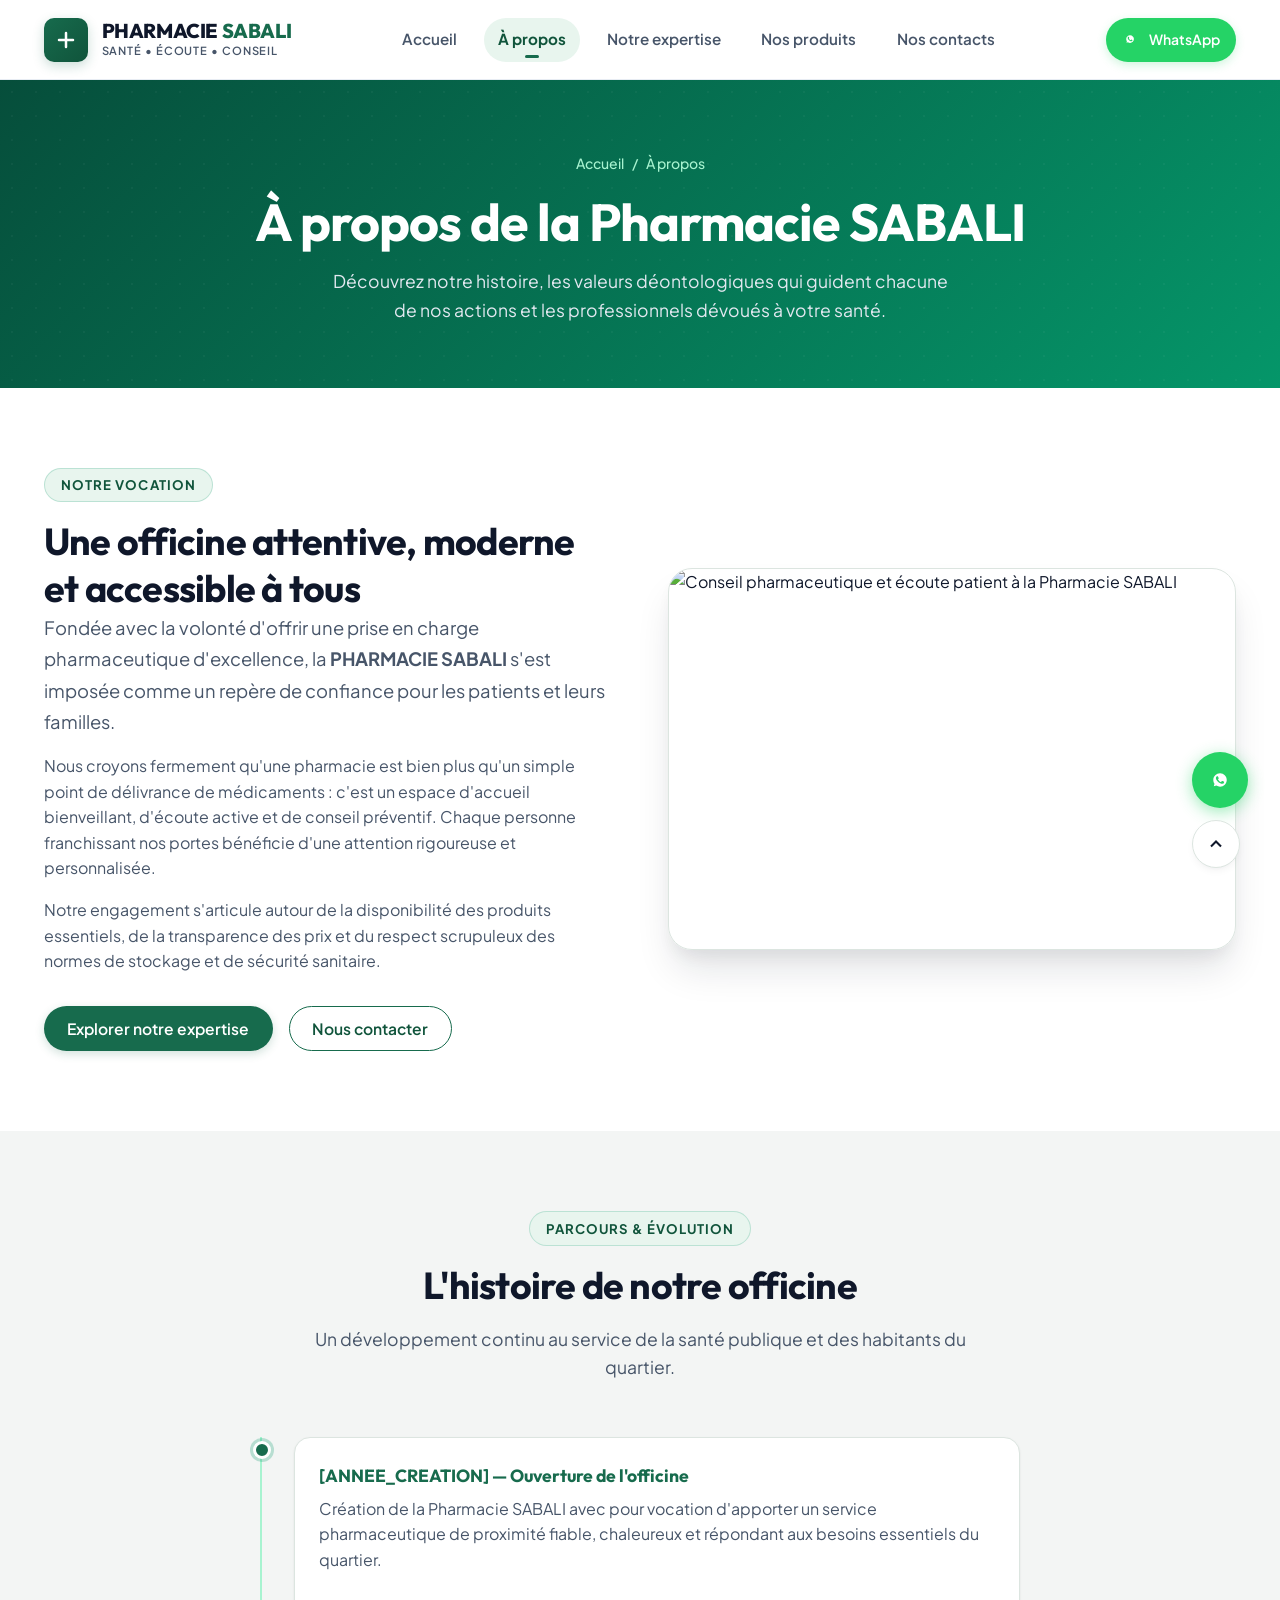
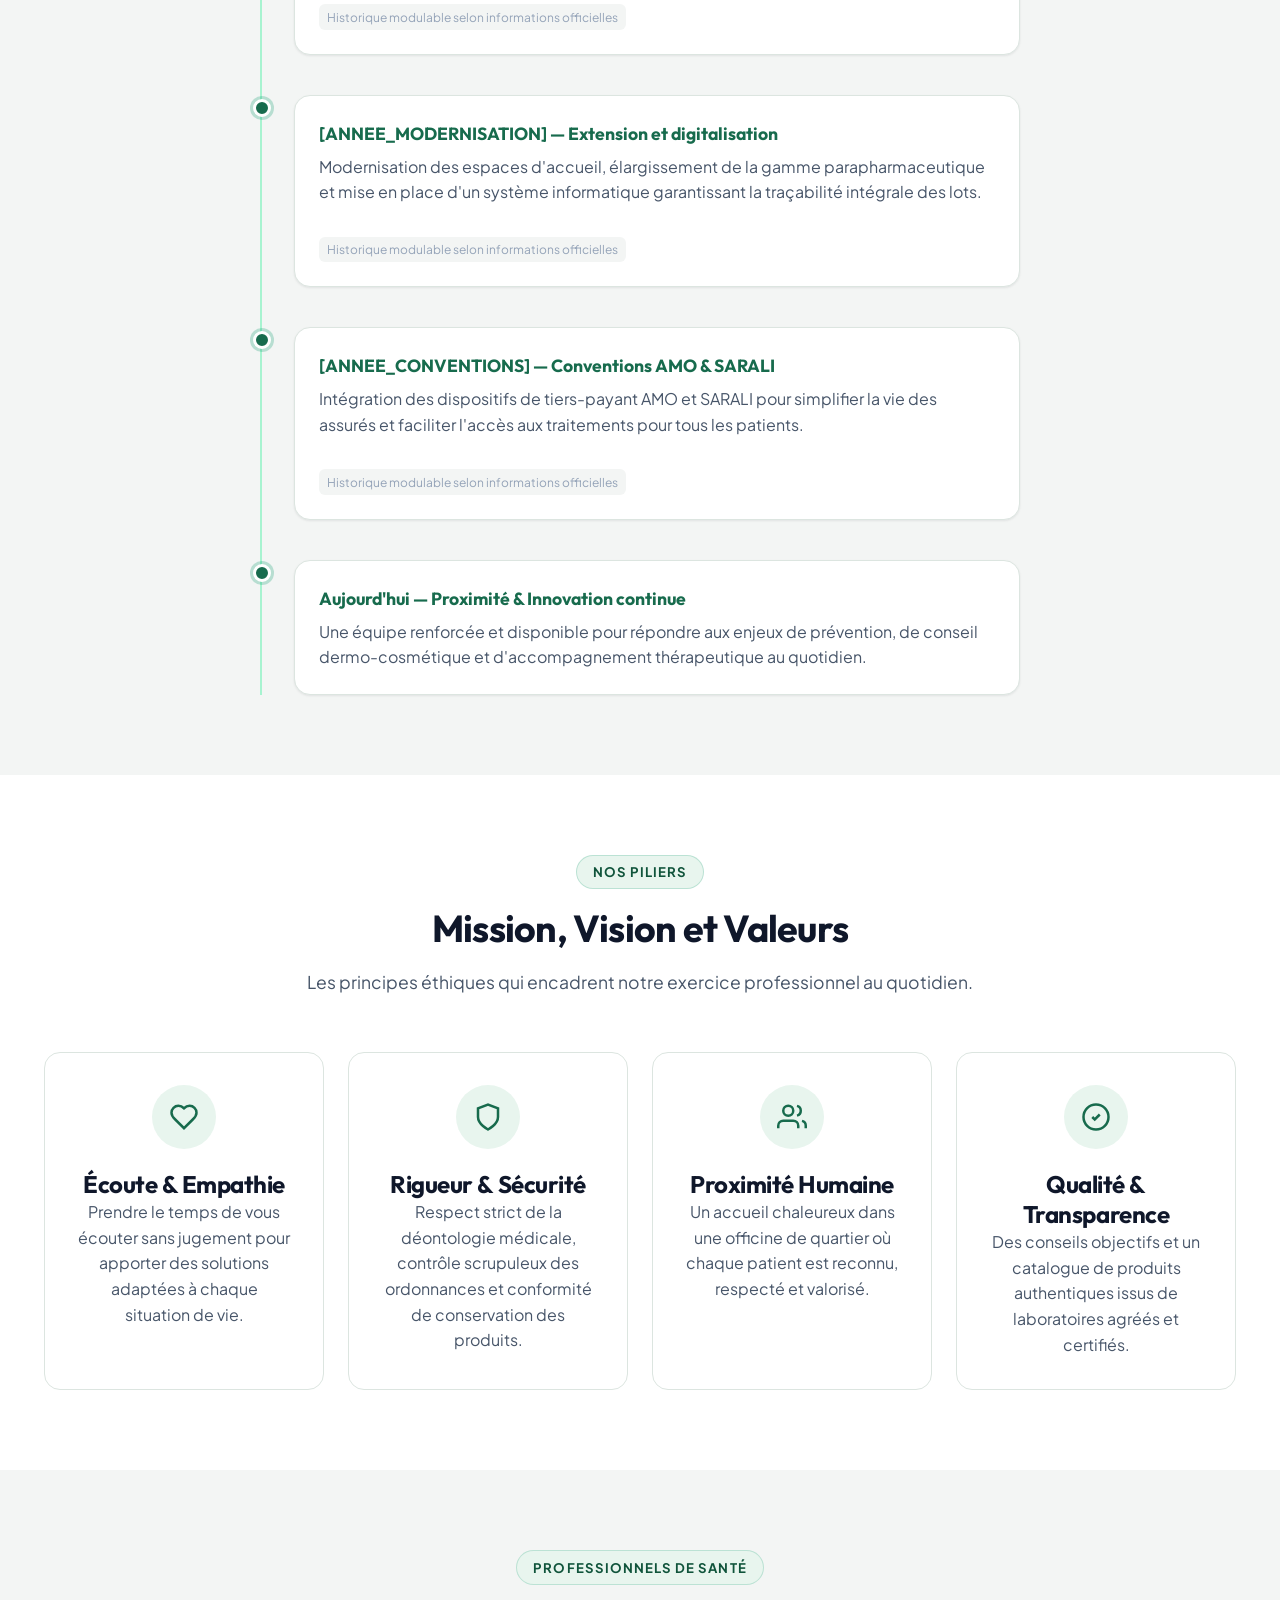
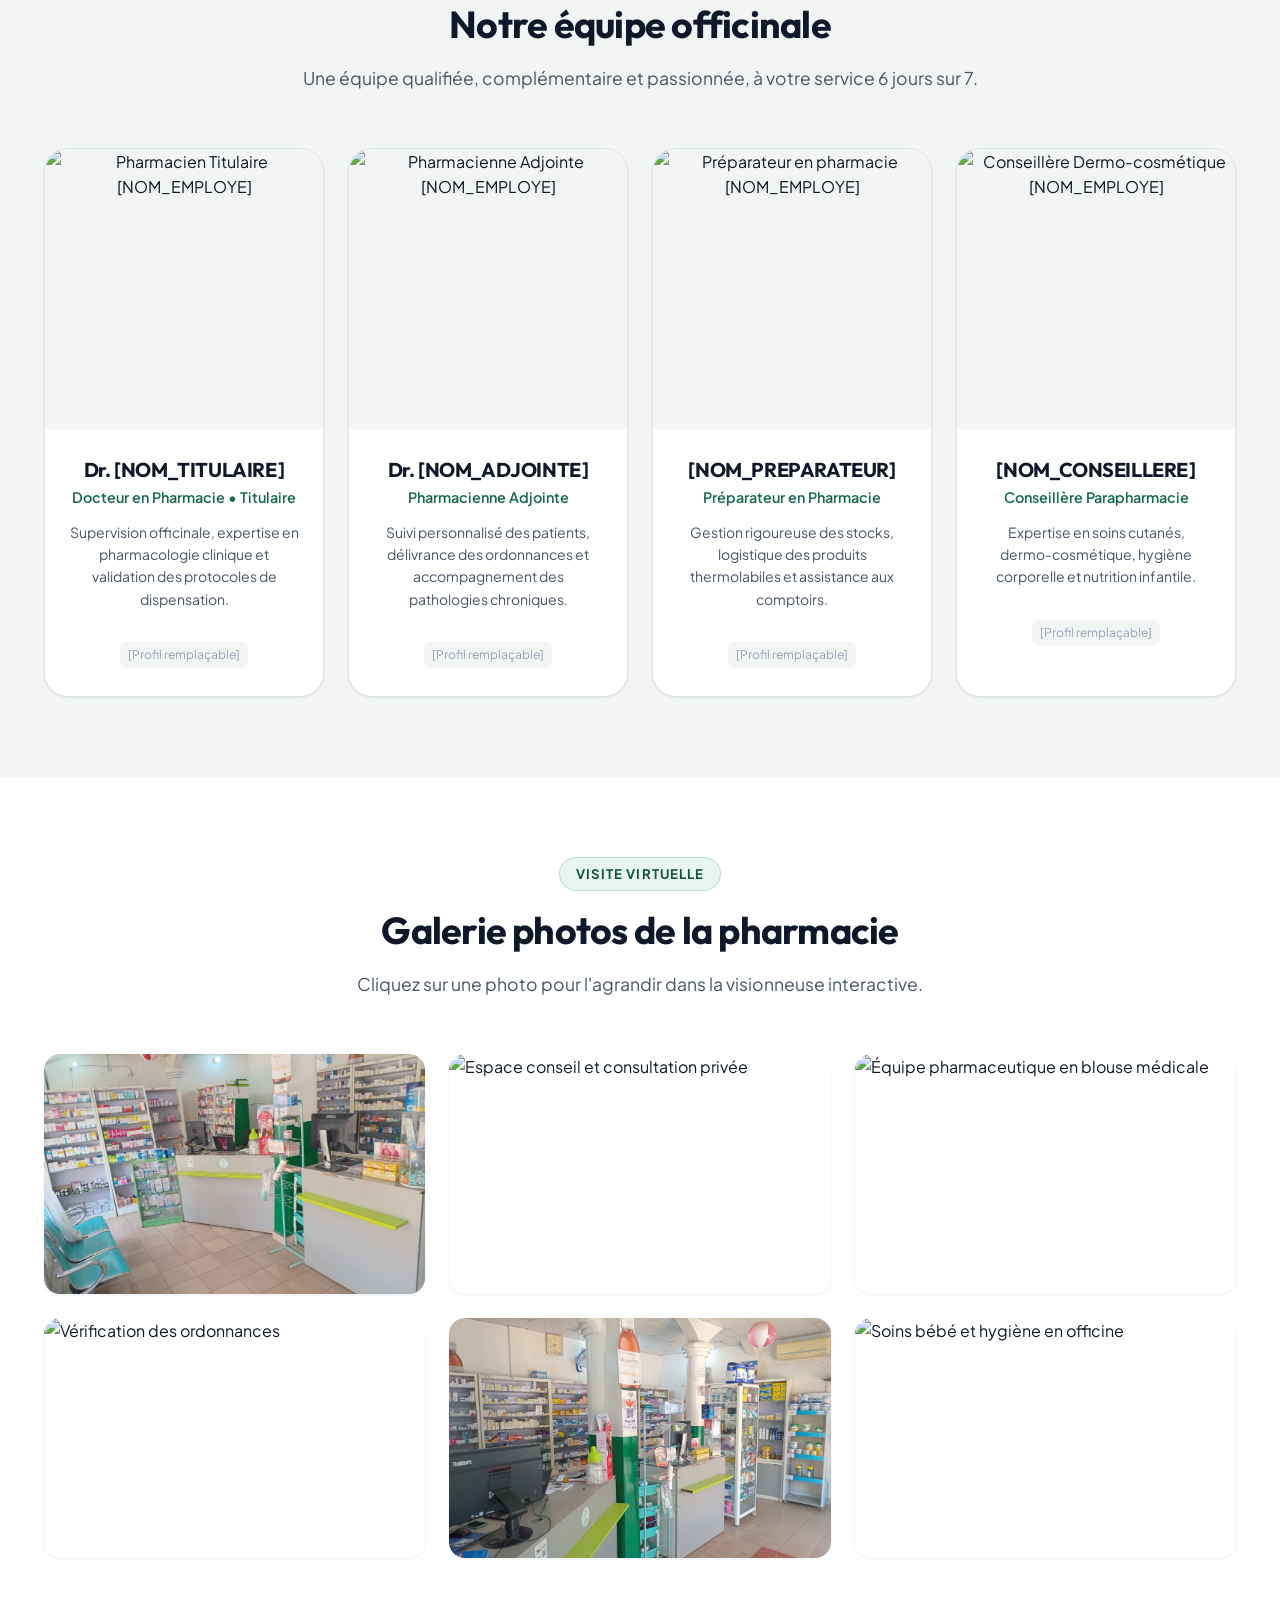
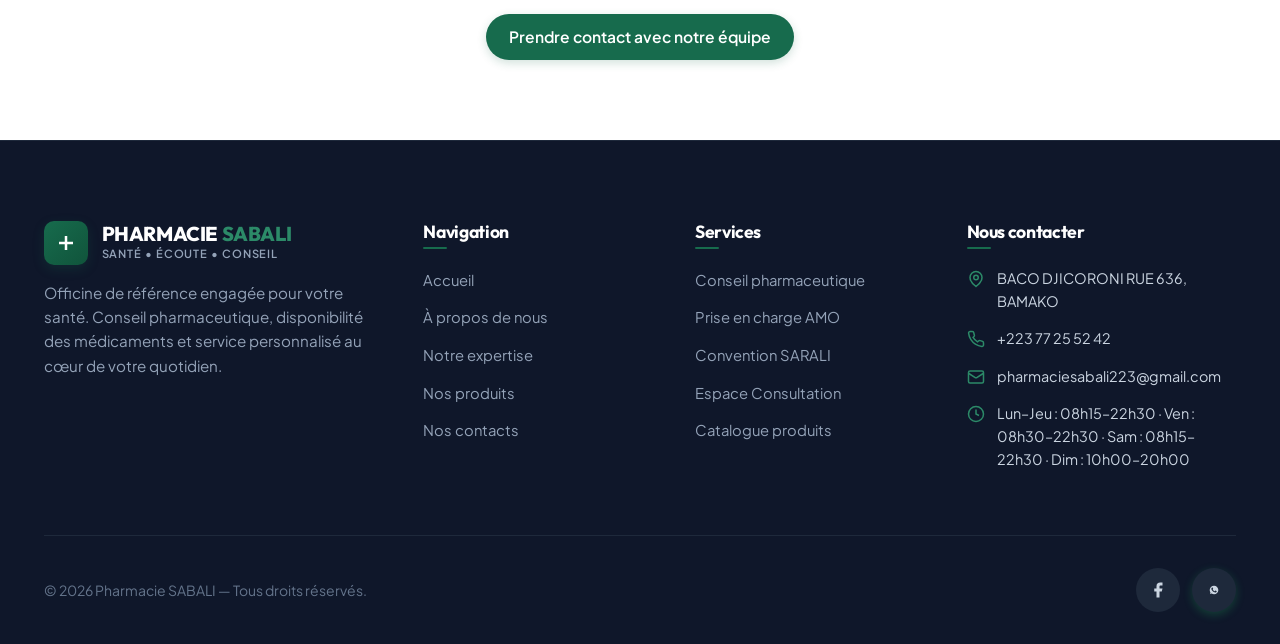
==== a-propos.html @ d62fb85b "Modification de la page d'aceuil" ====
<!DOCTYPE html>
<html lang="fr">
<head>
  <meta charset="UTF-8">
  <meta name="viewport" content="width=device-width, initial-scale=1.0">
  <title>À Propos — PHARMACIE SABALI | Histoire, Équipe & Valeurs</title>
  <meta name="description" content="Découvrez l'histoire, les valeurs fondamentales et l'équipe de professionnels de la Pharmacie SABALI. Une officine engagée pour la santé et le bien-être de tous.">
  
  <!-- Favicon -->
  <link rel="icon" type="image/svg+xml" href="favicon.svg">
  <link rel="alternate icon" href="favicon.ico">

  <!-- Open Graph -->
  <meta property="og:title" content="À Propos — PHARMACIE SABALI">
  <meta property="og:description" content="Découvrez l'équipe et les valeurs de la Pharmacie SABALI, votre partenaire de santé de confiance.">
  <meta property="og:type" content="website">
  <meta property="og:image" content="images/equipe/pharmacien-titulaire.jpg">

  <!-- Feuilles de style -->
  <link rel="stylesheet" href="css/style.css">
</head>
<body>

  <!-- ==================== HEADER & NAVIGATION ==================== -->
  <header class="site-header" id="header">
    <div class="container header-container">
      <a href="index.html" class="logo-link" aria-label="Retour à l'accueil Pharmacie SABALI">
        <div class="logo-badge">
          <svg width="24" height="24" viewBox="0 0 24 24" fill="none" stroke="currentColor" stroke-width="2.5" stroke-linecap="round" stroke-linejoin="round">
            <path d="M12 5v14M5 12h14"/>
          </svg>
        </div>
        <div class="logo-text">
          <div class="logo-title">PHARMACIE <span>SABALI</span></div>
          <div class="logo-tagline">Santé • Écoute • Conseil</div>
        </div>
      </a>

      <!-- Navigation Desktop -->
      <nav class="main-nav" aria-label="Navigation principale">
        <ul class="nav-links">
          <li><a href="index.html" class="nav-link">Accueil</a></li>
          <li><a href="a-propos.html" class="nav-link active">À propos</a></li>
          <li><a href="expertise.html" class="nav-link">Notre expertise</a></li>
          <li><a href="produits.html" class="nav-link">Nos produits</a></li>
          <li><a href="contact.html" class="nav-link">Nos contacts</a></li>
        </ul>
      </nav>

      <!-- CTA Header -->
      <div class="header-cta-group">
        <button class="btn btn-whatsapp btn-sm" data-wa-action="ask-info" title="Écrire sur WhatsApp">
          <svg width="18" height="18" viewBox="0 0 24 24" fill="currentColor">
            <path d="M12.031 6.172c-3.181 0-5.767 2.586-5.768 5.766-.001 1.298.38 2.27 1.019 3.287l-.582 2.128 2.182-.573c.978.58 1.911.928 3.145.929 3.178 0 5.767-2.587 5.768-5.766.001-3.187-2.575-5.771-5.764-5.771zm3.392 8.244c-.144.405-.837.774-1.17.824-.299.045-.677.063-1.092-.069-.252-.08-.575-.187-.988-.365-1.739-.751-2.874-2.502-2.961-2.617-.087-.116-.708-.94-.708-1.793s.448-1.273.607-1.446c.159-.173.346-.217.462-.217l.332.007c.106.005.249-.04.39.298.144.347.491 1.2.534 1.287.043.087.072.188.014.303-.058.116-.087.188-.173.289l-.26.303c-.087.087-.179.182-.077.357.101.174.449.741.963 1.2 0.662.59 1.22.772 1.393.859.173.087.275.072.376-.044.101-.116.433-.506.549-.679.116-.173.231-.145.39-.087s1.011.477 1.184.564.289.13.332.202c.043.073.043.419-.101.824z"/>
          </svg>
          <span>WhatsApp</span>
        </button>
        <button class="mobile-toggle" aria-label="Ouvrir le menu de navigation" aria-expanded="false">
          <span class="hamburger-line"></span>
        </button>
      </div>
    </div>
  </header>

  <!-- Tiroir Mobile -->
  <div class="mobile-menu-drawer" id="mobileDrawer">
    <ul class="mobile-nav-links">
      <li><a href="index.html" class="nav-link">Accueil</a></li>
      <li><a href="a-propos.html" class="nav-link active">À propos</a></li>
      <li><a href="expertise.html" class="nav-link">Notre expertise</a></li>
      <li><a href="produits.html" class="nav-link">Nos produits</a></li>
      <li><a href="contact.html" class="nav-link">Nos contacts</a></li>
    </ul>
    <button class="btn btn-whatsapp" style="width: 100%;" data-wa-action="ask-info">
      Contact direct sur WhatsApp
    </button>
  </div>

  <main>
    <!-- ==================== PAGE HERO ==================== -->
    <section class="page-hero">
      <div class="hero-pattern"></div>
      <div class="container" style="position: relative; z-index: 2;">
        <nav class="breadcrumb" aria-label="Fil d'Ariane">
          <a href="index.html">Accueil</a>
          <span>/</span>
          <span>À propos</span>
        </nav>
        <h1>À propos de la Pharmacie SABALI</h1>
        <p>
          Découvrez notre histoire, les valeurs déontologiques qui guident chacune de nos actions et les professionnels dévoués à votre santé.
        </p>
      </div>
    </section>

    <!-- ==================== PRÉSENTATION DÉTAILLÉE ==================== -->
    <section class="section">
      <div class="container">
        <div class="presentation-grid">
          <div class="presentation-text fade-in-element">
            <span class="section-badge">Notre Vocation</span>
            <h2>Une officine attentive, moderne et accessible à tous</h2>
            <p class="lead">
              Fondée avec la volonté d'offrir une prise en charge pharmaceutique d'excellence, la <strong>PHARMACIE SABALI</strong> s'est imposée comme un repère de confiance pour les patients et leurs familles.
            </p>
            <p>
              Nous croyons fermement qu'une pharmacie est bien plus qu'un simple point de délivrance de médicaments : c'est un espace d'accueil bienveillant, d'écoute active et de conseil préventif. Chaque personne franchissant nos portes bénéficie d'une attention rigoureuse et personnalisée.
            </p>
            <p>
              Notre engagement s'articule autour de la disponibilité des produits essentiels, de la transparence des prix et du respect scrupuleux des normes de stockage et de sécurité sanitaire.
            </p>
            <div style="margin-top: 2rem; display: flex; gap: 1rem; flex-wrap: wrap;">
              <a href="expertise.html" class="btn btn-primary">Explorer notre expertise</a>
              <a href="contact.html" class="btn btn-secondary">Nous contacter</a>
            </div>
          </div>

          <div class="presentation-image-wrapper fade-in-element">
            <img src="images/services/consultation.jpg" alt="Conseil pharmaceutique et écoute patient à la Pharmacie SABALI" loading="lazy">
          </div>
        </div>
      </div>
    </section>

    <!-- ==================== HISTOIRE DE LA PHARMACIE ==================== -->
    <section class="section section-alt">
      <div class="container">
        <div class="section-header fade-in-element">
          <span class="section-badge">Parcours & Évolution</span>
          <h2 class="section-title">L'histoire de notre officine</h2>
          <p class="section-subtitle">
            Un développement continu au service de la santé publique et des habitants du quartier.
          </p>
        </div>

        <div class="timeline">
          <!-- Jalon 1 -->
          <div class="timeline-item fade-in-element">
            <div class="timeline-dot"></div>
            <div class="timeline-content">
              <div class="timeline-date">[ANNEE_CREATION] — Ouverture de l'officine</div>
              <p>
                Création de la Pharmacie SABALI avec pour vocation d'apporter un service pharmaceutique de proximité fiable, chaleureux et répondant aux besoins essentiels du quartier.
              </p>
              <span class="tag-demo">Historique modulable selon informations officielles</span>
            </div>
          </div>

          <!-- Jalon 2 -->
          <div class="timeline-item fade-in-element">
            <div class="timeline-dot"></div>
            <div class="timeline-content">
              <div class="timeline-date">[ANNEE_MODERNISATION] — Extension et digitalisation</div>
              <p>
                Modernisation des espaces d'accueil, élargissement de la gamme parapharmaceutique et mise en place d'un système informatique garantissant la traçabilité intégrale des lots.
              </p>
              <span class="tag-demo">Historique modulable selon informations officielles</span>
            </div>
          </div>

          <!-- Jalon 3 -->
          <div class="timeline-item fade-in-element">
            <div class="timeline-dot"></div>
            <div class="timeline-content">
              <div class="timeline-date">[ANNEE_CONVENTIONS] — Conventions AMO & SARALI</div>
              <p>
                Intégration des dispositifs de tiers-payant AMO et SARALI pour simplifier la vie des assurés et faciliter l'accès aux traitements pour tous les patients.
              </p>
              <span class="tag-demo">Historique modulable selon informations officielles</span>
            </div>
          </div>

          <!-- Jalon 4 -->
          <div class="timeline-item fade-in-element">
            <div class="timeline-dot"></div>
            <div class="timeline-content">
              <div class="timeline-date">Aujourd'hui — Proximité & Innovation continue</div>
              <p>
                Une équipe renforcée et disponible pour répondre aux enjeux de prévention, de conseil dermo-cosmétique et d'accompagnement thérapeutique au quotidien.
              </p>
            </div>
          </div>
        </div>
      </div>
    </section>

    <!-- ==================== MISSION, VISION ET VALEURS ==================== -->
    <section class="section">
      <div class="container">
        <div class="section-header fade-in-element">
          <span class="section-badge">Nos Piliers</span>
          <h2 class="section-title">Mission, Vision et Valeurs</h2>
          <p class="section-subtitle">
            Les principes éthiques qui encadrent notre exercice professionnel au quotidien.
          </p>
        </div>

        <div class="cards-grid-4">
          <!-- Valeur 1 -->
          <article class="value-card fade-in-element">
            <div class="value-icon-box">
              <svg width="30" height="30" viewBox="0 0 24 24" fill="none" stroke="currentColor" stroke-width="2"><path d="M19 14c1.49-1.46 3-3.21 3-5.5A5.5 5.5 0 0 0 16.5 3c-1.76 0-3 .5-4.5 2-1.5-1.5-2.74-2-4.5-2A5.5 5.5 0 0 0 2 8.5c0 2.3 1.5 4.05 3 5.5l7 7Z"/></svg>
            </div>
            <h3>Écoute & Empathie</h3>
            <p>Prendre le temps de vous écouter sans jugement pour apporter des solutions adaptées à chaque situation de vie.</p>
          </article>

          <!-- Valeur 2 -->
          <article class="value-card fade-in-element">
            <div class="value-icon-box">
              <svg width="30" height="30" viewBox="0 0 24 24" fill="none" stroke="currentColor" stroke-width="2"><path d="M12 22s8-4 8-10V5l-8-3-8 3v7c0 6 8 10 8 10z"/></svg>
            </div>
            <h3>Rigueur & Sécurité</h3>
            <p>Respect strict de la déontologie médicale, contrôle scrupuleux des ordonnances et conformité de conservation des produits.</p>
          </article>

          <!-- Valeur 3 -->
          <article class="value-card fade-in-element">
            <div class="value-icon-box">
              <svg width="30" height="30" viewBox="0 0 24 24" fill="none" stroke="currentColor" stroke-width="2"><path d="M17 21v-2a4 4 0 0 0-4-4H5a4 4 0 0 0-4 4v2"/><circle cx="9" cy="7" r="4"/><path d="M23 21v-2a4 4 0 0 0-3-3.87"/><path d="M16 3.13a4 4 0 0 1 0 7.75"/></svg>
            </div>
            <h3>Proximité Humaine</h3>
            <p>Un accueil chaleureux dans une officine de quartier où chaque patient est reconnu, respecté et valorisé.</p>
          </article>

          <!-- Valeur 4 -->
          <article class="value-card fade-in-element">
            <div class="value-icon-box">
              <svg width="30" height="30" viewBox="0 0 24 24" fill="none" stroke="currentColor" stroke-width="2"><circle cx="12" cy="12" r="10"/><path d="m9 12 2 2 4-4"/></svg>
            </div>
            <h3>Qualité & Transparence</h3>
            <p>Des conseils objectifs et un catalogue de produits authentiques issus de laboratoires agréés et certifiés.</p>
          </article>
        </div>
      </div>
    </section>

    <!-- ==================== PRÉSENTATION DE L'ÉQUIPE ==================== -->
    <section class="section section-alt">
      <div class="container">
        <div class="section-header fade-in-element">
          <span class="section-badge">Professionnels de Santé</span>
          <h2 class="section-title">Notre équipe officinale</h2>
          <p class="section-subtitle">
            Une équipe qualifiée, complémentaire et passionnée, à votre service 6 jours sur 7.
          </p>
        </div>

        <div class="cards-grid-4">
          <!-- Membre 1 : Pharmacien Titulaire -->
          <article class="team-card fade-in-element">
            <div class="team-avatar-wrapper">
              <img src="images/equipe/pharmacien-titulaire.jpg" alt="Pharmacien Titulaire [NOM_EMPLOYE]" loading="lazy">
            </div>
            <div class="team-info">
              <h3 class="team-name">Dr. [NOM_TITULAIRE]</h3>
              <div class="team-role">Docteur en Pharmacie • Titulaire</div>
              <p class="team-desc">
                Supervision officinale, expertise en pharmacologie clinique et validation des protocoles de dispensation.
              </p>
              <span class="tag-demo">[Profil remplaçable]</span>
            </div>
          </article>

          <!-- Membre 2 : Pharmacienne Adjointe -->
          <article class="team-card fade-in-element">
            <div class="team-avatar-wrapper">
              <img src="images/equipe/pharmacienne-adjointe.jpg" alt="Pharmacienne Adjointe [NOM_EMPLOYE]" loading="lazy">
            </div>
            <div class="team-info">
              <h3 class="team-name">Dr. [NOM_ADJOINTE]</h3>
              <div class="team-role">Pharmacienne Adjointe</div>
              <p class="team-desc">
                Suivi personnalisé des patients, délivrance des ordonnances et accompagnement des pathologies chroniques.
              </p>
              <span class="tag-demo">[Profil remplaçable]</span>
            </div>
          </article>

          <!-- Membre 3 : Préparateur en Pharmacie -->
          <article class="team-card fade-in-element">
            <div class="team-avatar-wrapper">
              <img src="images/equipe/preparateur.svg" alt="Préparateur en pharmacie [NOM_EMPLOYE]" loading="lazy">
            </div>
            <div class="team-info">
              <h3 class="team-name">[NOM_PREPARATEUR]</h3>
              <div class="team-role">Préparateur en Pharmacie</div>
              <p class="team-desc">
                Gestion rigoureuse des stocks, logistique des produits thermolabiles et assistance aux comptoirs.
              </p>
              <span class="tag-demo">[Profil remplaçable]</span>
            </div>
          </article>

          <!-- Membre 4 : Conseillère Dermo-cosmétique -->
          <article class="team-card fade-in-element">
            <div class="team-avatar-wrapper">
              <img src="images/equipe/conseillere.svg" alt="Conseillère Dermo-cosmétique [NOM_EMPLOYE]" loading="lazy">
            </div>
            <div class="team-info">
              <h3 class="team-name">[NOM_CONSEILLERE]</h3>
              <div class="team-role">Conseillère Parapharmacie</div>
              <p class="team-desc">
                Expertise en soins cutanés, dermo-cosmétique, hygiène corporelle et nutrition infantile.
              </p>
              <span class="tag-demo">[Profil remplaçable]</span>
            </div>
          </article>
        </div>
      </div>
    </section>

    <!-- ==================== GALERIE PHOTOS AVEC LIGHTBOX ==================== -->
    <section class="section">
      <div class="container">
        <div class="section-header fade-in-element">
          <span class="section-badge">Visite Virtuelle</span>
          <h2 class="section-title">Galerie photos de la pharmacie</h2>
          <p class="section-subtitle">
            Cliquez sur une photo pour l'agrandir dans la visionneuse interactive.
          </p>
        </div>

        <div class="gallery-grid">
          <!-- Photo 1 -->
          <div class="gallery-item fade-in-element" data-caption="Comptoir d'accueil et espace dispensation ordonnances">
            <img src="images/galerie/galerie-1.jpg" alt="Comptoir d'accueil Pharmacie SABALI" loading="lazy">
            <div class="gallery-item-overlay">
              <div class="gallery-item-title">
                <svg width="18" height="18" viewBox="0 0 24 24" fill="none" stroke="currentColor" stroke-width="2"><circle cx="11" cy="11" r="8"/><line x1="21" x2="16.65" y1="21" y2="16.65"/><line x1="11" x2="11" y1="8" y2="14"/><line x1="8" x2="14" y1="11" y2="11"/></svg>
                <span>Espace Accueil & Dispensation</span>
              </div>
            </div>
          </div>

          <!-- Photo 2 -->
          <div class="gallery-item fade-in-element" data-caption="Espace consultation et conseil personnalisé confidentiel">
            <img src="images/galerie/galerie-2.jpg" alt="Espace conseil et consultation privée" loading="lazy">
            <div class="gallery-item-overlay">
              <div class="gallery-item-title">
                <svg width="18" height="18" viewBox="0 0 24 24" fill="none" stroke="currentColor" stroke-width="2"><circle cx="11" cy="11" r="8"/><line x1="21" x2="16.65" y1="21" y2="16.65"/><line x1="11" x2="11" y1="8" y2="14"/><line x1="8" x2="14" y1="11" y2="11"/></svg>
                <span>Espace Conseil Patient</span>
              </div>
            </div>
          </div>

          <!-- Photo 3 -->
          <div class="gallery-item fade-in-element" data-caption="Praticiens qualifiés à votre écoute en continu">
            <img src="images/galerie/galerie-3.jpg" alt="Équipe pharmaceutique en blouse médicale" loading="lazy">
            <div class="gallery-item-overlay">
              <div class="gallery-item-title">
                <svg width="18" height="18" viewBox="0 0 24 24" fill="none" stroke="currentColor" stroke-width="2"><circle cx="11" cy="11" r="8"/><line x1="21" x2="16.65" y1="21" y2="16.65"/><line x1="11" x2="11" y1="8" y2="14"/><line x1="8" x2="14" y1="11" y2="11"/></svg>
                <span>Professionnels Dédiés</span>
              </div>
            </div>
          </div>

          <!-- Photo 4 -->
          <div class="gallery-item fade-in-element" data-caption="Contrôle qualité et vérification des délivrances">
            <img src="images/galerie/galerie-4.jpg" alt="Vérification des ordonnances" loading="lazy">
            <div class="gallery-item-overlay">
              <div class="gallery-item-title">
                <svg width="18" height="18" viewBox="0 0 24 24" fill="none" stroke="currentColor" stroke-width="2"><circle cx="11" cy="11" r="8"/><line x1="21" x2="16.65" y1="21" y2="16.65"/><line x1="11" x2="11" y1="8" y2="14"/><line x1="8" x2="14" y1="11" y2="11"/></svg>
                <span>Vérification & Sécurité</span>
              </div>
            </div>
          </div>

          <!-- Photo 5 -->
          <div class="gallery-item fade-in-element" data-caption="Rayonnages organisés et parapharmacie de pointe">
            <img src="images/galerie/galerie-5.jpg" alt="Rayonnages de produits et parapharmacie" loading="lazy">
            <div class="gallery-item-overlay">
              <div class="gallery-item-title">
                <svg width="18" height="18" viewBox="0 0 24 24" fill="none" stroke="currentColor" stroke-width="2"><circle cx="11" cy="11" r="8"/><line x1="21" x2="16.65" y1="21" y2="16.65"/><line x1="11" x2="11" y1="8" y2="14"/><line x1="8" x2="14" y1="11" y2="11"/></svg>
                <span>Rayonnages Parapharmacie</span>
              </div>
            </div>
          </div>

          <!-- Photo 6 -->
          <div class="gallery-item fade-in-element" data-caption="Espace hygiène, soins bébés et compléments alimentaires">
            <img src="images/galerie/galerie-6.jpg" alt="Soins bébé et hygiène en officine" loading="lazy">
            <div class="gallery-item-overlay">
              <div class="gallery-item-title">
                <svg width="18" height="18" viewBox="0 0 24 24" fill="none" stroke="currentColor" stroke-width="2"><circle cx="11" cy="11" r="8"/><line x1="21" x2="16.65" y1="21" y2="16.65"/><line x1="11" x2="11" y1="8" y2="14"/><line x1="8" x2="14" y1="11" y2="11"/></svg>
                <span>Espace Santé & Bébé</span>
              </div>
            </div>
          </div>
        </div>

        <div style="text-align: center; margin-top: 3.5rem;">
          <a href="contact.html" class="btn btn-primary">Prendre contact avec notre équipe</a>
        </div>
      </div>
    </section>
  </main>

  <!-- ==================== FOOTER ==================== -->
  <footer class="site-footer">
    <div class="container">
      <div class="footer-grid">
        <div class="footer-brand">
          <div class="logo-link" style="color: #ffffff;">
            <div class="logo-badge">
              <svg width="24" height="24" viewBox="0 0 24 24" fill="none" stroke="currentColor" stroke-width="2.5"><path d="M12 5v14M5 12h14"/></svg>
            </div>
            <div class="logo-text">
              <div class="logo-title" style="color: #ffffff;">PHARMACIE <span style="color: var(--primary-light);">SABALI</span></div>
              <div class="logo-tagline" style="color: #94a3b8;">Santé • Écoute • Conseil</div>
            </div>
          </div>
          <p>
            Officine de référence engagée pour votre santé. Conseil pharmaceutique, disponibilité des médicaments et service personnalisé au cœur de votre quotidien.
          </p>
        </div>

        <div>
          <h4 class="footer-title">Navigation</h4>
          <ul class="footer-links">
            <li><a href="index.html">Accueil</a></li>
            <li><a href="a-propos.html">À propos de nous</a></li>
            <li><a href="expertise.html">Notre expertise</a></li>
            <li><a href="produits.html">Nos produits</a></li>
            <li><a href="contact.html">Nos contacts</a></li>
          </ul>
        </div>

        <div>
          <h4 class="footer-title">Services</h4>
          <ul class="footer-links">
            <li><a href="index.html#services">Conseil pharmaceutique</a></li>
            <li><a href="index.html#services">Prise en charge AMO</a></li>
            <li><a href="index.html#services">Convention SARALI</a></li>
            <li><a href="index.html#services">Espace Consultation</a></li>
            <li><a href="produits.html">Catalogue produits</a></li>
          </ul>
        </div>

        <div>
          <h4 class="footer-title">Nous contacter</h4>
          <ul class="footer-contact-list">
            <li class="footer-contact-item">
              <svg width="18" height="18" viewBox="0 0 24 24" fill="none" stroke="currentColor" stroke-width="2"><path d="M20 10c0 6-8 12-8 12s-8-6-8-12a8 8 0 0 1 16 0Z"/><circle cx="12" cy="10" r="3"/></svg>
              <span>BACO DJICORONI RUE 636, BAMAKO</span>
            </li>
            <li class="footer-contact-item">
              <svg width="18" height="18" viewBox="0 0 24 24" fill="none" stroke="currentColor" stroke-width="2"><path d="M22 16.92v3a2 2 0 0 1-2.18 2 19.79 19.79 0 0 1-8.63-3.07 19.5 19.5 0 0 1-6-6 19.79 19.79 0 0 1-3.07-8.67A2 2 0 0 1 4.11 2h3a2 2 0 0 1 2 1.72 12.84 12.84 0 0 0 .7 2.81 2 2 0 0 1-.45 2.11L8.09 9.91a16 16 0 0 0 6 6l1.27-1.27a2 2 0 0 1 2.11-.45 12.84 12.84 0 0 0 2.81.7A2 2 0 0 1 22 16.92z"/></svg>
              <span>+223 77 25 52 42</span>
            </li>
            <li class="footer-contact-item">
              <svg width="18" height="18" viewBox="0 0 24 24" fill="none" stroke="currentColor" stroke-width="2"><rect width="20" height="16" x="2" y="4" rx="2"/><path d="m22 7-8.97 5.7a1.94 1.94 0 0 1-2.06 0L2 7"/></svg>
              <span>pharmaciesabali223@gmail.com</span>
            </li>
            <li class="footer-contact-item">
              <svg width="18" height="18" viewBox="0 0 24 24" fill="none" stroke="currentColor" stroke-width="2"><circle cx="12" cy="12" r="10"/><polyline points="12 6 12 12 16 14"/></svg>
              <span>Lun–Jeu : 08h15–22h30 · Ven : 08h30–22h30 · Sam : 08h15–22h30 · Dim : 10h00–20h00</span>
            </li>
          </ul>
        </div>
      </div>

      <div class="footer-bottom">
        <div>
          © 2026 Pharmacie SABALI — Tous droits réservés.
        </div>
        <div class="social-links">
          <a href="#" class="social-btn" title="Facebook Pharmacie SABALI" aria-label="Facebook">
            <svg width="18" height="18" viewBox="0 0 24 24" fill="currentColor"><path d="M18 2h-3a5 5 0 0 0-5 5v3H7v4h3v8h4v-8h3l1-4h-4V7a1 1 0 0 1 1-1h3z"/></svg>
          </a>
          <button class="social-btn btn-whatsapp" title="WhatsApp Pharmacie SABALI" aria-label="WhatsApp">
            <svg width="18" height="18" viewBox="0 0 24 24" fill="currentColor"><path d="M12.031 6.172c-3.181 0-5.767 2.586-5.768 5.766-.001 1.298.38 2.27 1.019 3.287l-.582 2.128 2.182-.573c.978.58 1.911.928 3.145.929 3.178 0 5.767-2.587 5.768-5.766.001-3.187-2.575-5.771-5.764-5.771zm3.392 8.244c-.144.405-.837.774-1.17.824-.299.045-.677.063-1.092-.069-.252-.08-.575-.187-.988-.365-1.739-.751-2.874-2.502-2.961-2.617-.087-.116-.708-.94-.708-1.793s.448-1.273.607-1.446c.159-.173.346-.217.462-.217l.332.007c.106.005.249-.04.39.298.144.347.491 1.2.534 1.287.043.087.072.188.014.303-.058.116-.087.188-.173.289l-.26.303c-.087.087-.179.182-.077.357.101.174.449.741.963 1.2 0.662.59 1.22.772 1.393.859.173.087.275.072.376-.044.101-.116.433-.506.549-.679.116-.173.231-.145.39-.087s1.011.477 1.184.564.289.13.332.202c.043.073.043.419-.101.824z"/></svg>
          </button>
        </div>
      </div>
    </div>
  </footer>

  <!-- Actions Flottantes -->
  <div class="floating-actions">
    <button class="floating-wa-btn" data-wa-action="ask-info" title="WhatsApp" aria-label="WhatsApp">
      <svg width="28" height="28" viewBox="0 0 24 24" fill="currentColor"><path d="M12.031 6.172c-3.181 0-5.767 2.586-5.768 5.766-.001 1.298.38 2.27 1.019 3.287l-.582 2.128 2.182-.573c.978.58 1.911.928 3.145.929 3.178 0 5.767-2.587 5.768-5.766.001-3.187-2.575-5.771-5.764-5.771zm3.392 8.244c-.144.405-.837.774-1.17.824-.299.045-.677.063-1.092-.069-.252-.08-.575-.187-.988-.365-1.739-.751-2.874-2.502-2.961-2.617-.087-.116-.708-.94-.708-1.793s.448-1.273.607-1.446c.159-.173.346-.217.462-.217l.332.007c.106.005.249-.04.39.298.144.347.491 1.2.534 1.287.043.087.072.188.014.303-.058.116-.087.188-.173.289l-.26.303c-.087.087-.179.182-.077.357.101.174.449.741.963 1.2 0.662.59 1.22.772 1.393.859.173.087.275.072.376-.044.101-.116.433-.506.549-.679.116-.173.231-.145.39-.087s1.011.477 1.184.564.289.13.332.202c.043.073.043.419-.101.824z"/></svg>
    </button>
    <button class="scroll-top-btn" aria-label="Retour en haut" title="Remonter en haut">
      <svg width="20" height="20" viewBox="0 0 24 24" fill="none" stroke="currentColor" stroke-width="2.5"><polyline points="18 15 12 9 6 15"/></svg>
    </button>
  </div>

  <script src="js/main.js"></script>
</body>
</html>
---- css/style.css ----
/* ==========================================================================
   PHARMACIE SABALI — DESIGN SYSTEM & STYLESHEET
   Version 1.0 — Architecture CSS Moderne & Responsive
   ========================================================================== */

@import url('https://fonts.googleapis.com/css2?family=Outfit:wght@400;500;600;700;800&family=Plus+Jakarta+Sans:wght@300;400;500;600;700;800&display=swap');

/* --- 1. VARIABLES GLOBALES & TOKENS DE DESIGN --- */
:root {
  /* Couleurs Principales */
  --primary: #176b4d;
  --primary-hover: #10543b;
  --primary-dark: #10543b;
  --primary-light: #2c8a68;
  --primary-subtle: #e8f5ee;
  --primary-glow: rgba(23, 107, 77, 0.22);

  /* Couleurs Secondaires (Bleu Médical) */
  --secondary: #0284c7;          /* Bleu médical confiance */
  --secondary-hover: #0369a1;    /* Bleu sombre */
  --secondary-light: #38bdf8;    /* Bleu clair */
  --secondary-subtle: #f0f9ff;   /* Fond bleu très doux */
  --secondary-glow: rgba(2, 132, 199, 0.2);

  /* Couleurs d'Accent & Statuts */
  --accent: #c7a45b;
  --whatsapp: #25d366;           /* Vert officiel WhatsApp */
  --whatsapp-hover: #1ebd5b;
  --success: #10b981;
  --danger: #ef4444;
  --warning: #f59e0b;
  --info: #0ea5e9;

  /* Neutres & Nuances de Gris */
  --bg-body: #ffffff;
  --bg-surface: #ffffff;         /* Blanc pur */
  --bg-surface-elevated: #ffffff;
  --bg-alt: #f3f5f4;
  --text-main: #0f172a;          /* Ardoise très foncé / quasi noir */
  --text-muted: #475569;         /* Texte secondaire équilibré */
  --text-light: #94a3b8;         /* Texte estompé / labels */
  --border: #dce5e0;
  --border-light: #f3f5f4;

  /* Typographie */
  --font-heading: 'Outfit', -apple-system, BlinkMacSystemFont, "Segoe UI", Roboto, sans-serif;
  --font-body: 'Plus Jakarta Sans', -apple-system, BlinkMacSystemFont, "Segoe UI", Roboto, sans-serif;

  /* Rayons de bordure */
  --radius-sm: 6px;
  --radius-md: 10px;
  --radius-lg: 16px;
  --radius-xl: 24px;
  --radius-full: 9999px;

  /* Ombres Portées */
  --shadow-sm: 0 1px 3px rgba(15, 23, 42, 0.05), 0 1px 2px rgba(15, 23, 42, 0.03);
  --shadow-md: 0 4px 8px -2px rgba(15, 23, 42, 0.06), 0 2px 4px -2px rgba(15, 23, 42, 0.04);
  --shadow-lg: 0 12px 24px -4px rgba(15, 23, 42, 0.08), 0 4px 8px -2px rgba(15, 23, 42, 0.04);
  --shadow-xl: 0 24px 38px -6px rgba(15, 23, 42, 0.12), 0 10px 16px -4px rgba(15, 23, 42, 0.06);
  --shadow-green: 0 8px 20px -5px rgba(23, 107, 77, 0.28);

  /* Transitions */
  --transition-fast: 150ms ease;
  --transition-normal: 250ms cubic-bezier(0.4, 0, 0.2, 1);
  --transition-slow: 400ms cubic-bezier(0.16, 1, 0.3, 1);

  /* Structure */
  --container-max: 1240px;
  --header-height: 80px;
}

/* --- 2. RESET ET RÈGLES DE BASE --- */
*, *::before, *::after {
  box-sizing: border-box;
  margin: 0;
  padding: 0;
}

html {
  scroll-behavior: smooth;
  font-size: 16px;
  -webkit-text-size-adjust: 100%;
}

body {
  font-family: var(--font-body);
  color: var(--text-main);
  background-color: var(--bg-body);
  line-height: 1.6;
  font-weight: 400;
  overflow-x: hidden;
  min-height: 100vh;
  display: flex;
  flex-direction: column;
}

img, svg, picture {
  display: block;
  max-width: 100%;
  height: auto;
}

input, button, textarea, select {
  font: inherit;
}

button {
  cursor: pointer;
  border: none;
  background: none;
}

a {
  color: inherit;
  text-decoration: none;
  transition: color var(--transition-fast);
}

ul, ol {
  list-style: none;
}

/* --- 3. TYPOGRAPHIE & HIÉRARCHIE --- */
h1, h2, h3, h4, h5, h6 {
  font-family: var(--font-heading);
  color: var(--text-main);
  line-height: 1.25;
  font-weight: 700;
  letter-spacing: -0.02em;
}

h1 { font-size: clamp(2rem, 4vw + 1rem, 3.25rem); }
h2 { font-size: clamp(1.65rem, 3vw + 0.5rem, 2.35rem); }
h3 { font-size: clamp(1.25rem, 2vw + 0.25rem, 1.5rem); }
h4 { font-size: 1.15rem; font-weight: 600; }

p {
  color: var(--text-muted);
  margin-bottom: 1rem;
}
p:last-child { margin-bottom: 0; }

.lead {
  font-size: 1.15rem;
  line-height: 1.7;
  color: var(--text-muted);
}

/* --- 4. UTILITAIRES & CONTENEUR --- */
.container {
  width: 100%;
  max-width: var(--container-max);
  margin-left: auto;
  margin-right: auto;
  padding-left: 1.5rem;
  padding-right: 1.5rem;
}

.section {
  padding: 5rem 0;
  position: relative;
}

.section-sm {
  padding: 3rem 0;
}

.section-alt {
  background-color: var(--bg-alt);
}

.section-header {
  text-align: center;
  max-width: 720px;
  margin: 0 auto 3.5rem;
}

.section-badge {
  display: inline-flex;
  align-items: center;
  gap: 0.5rem;
  padding: 0.35rem 1rem;
  background: var(--primary-subtle);
  color: var(--primary-dark);
  border: 1px solid rgba(5, 150, 105, 0.2);
  border-radius: var(--radius-full);
  font-size: 0.825rem;
  font-weight: 700;
  text-transform: uppercase;
  letter-spacing: 0.08em;
  margin-bottom: 1rem;
}

.section-title {
  margin-bottom: 1rem;
}

.section-subtitle {
  font-size: 1.1rem;
  color: var(--text-muted);
}

/* --- 5. BOUTONS & COMPOSANTS D'ACTION --- */
.btn {
  display: inline-flex;
  align-items: center;
  justify-content: center;
  gap: 0.65rem;
  min-height: 44px;
  max-width: 100%;
  font-family: var(--font-body);
  font-size: 0.975rem;
  font-weight: 600;
  line-height: 1.35;
  padding: 0.7rem 1.4rem;
  border-radius: var(--radius-full);
  border: 1px solid transparent;
  transition: color var(--transition-fast), background-color var(--transition-fast), border-color var(--transition-fast), box-shadow var(--transition-fast), transform var(--transition-fast);
  text-align: center;
  white-space: normal;
  user-select: none;
  vertical-align: middle;
}

.btn svg {
  width: 1.15em;
  height: 1.15em;
  flex: 0 0 auto;
}

.btn-arrow {
  transition: transform var(--transition-fast);
}

.btn:hover .btn-arrow {
  transform: translateX(3px);
}

.btn-primary {
  background-color: var(--primary);
  color: #ffffff;
  box-shadow: 0 3px 10px rgba(23, 107, 77, 0.2);
}
.btn-primary:hover {
  background-color: var(--primary-hover);
  box-shadow: var(--shadow-green);
  transform: translateY(-2px);
  color: #ffffff;
}

.btn-secondary {
  background-color: var(--bg-surface);
  color: var(--primary-dark);
  border-color: var(--primary);
}
.btn-secondary:hover {
  background-color: var(--primary-subtle);
  border-color: var(--primary-hover);
  color: var(--primary-dark);
  transform: translateY(-2px);
}

.btn-premium {
  border-color: var(--accent);
  box-shadow: inset 0 0 0 1px rgba(199, 164, 91, 0.16), 0 3px 10px rgba(23, 107, 77, 0.18);
}

.btn-premium:hover {
  border-color: var(--accent);
  box-shadow: inset 0 0 0 1px rgba(199, 164, 91, 0.28), var(--shadow-green);
}

.btn-outline-white {
  background: rgba(255, 255, 255, 0.12);
  color: #ffffff;
  border-color: rgba(255, 255, 255, 0.72);
  backdrop-filter: blur(8px);
}
.btn-outline-white:hover {
  background: #ffffff;
  color: var(--primary-dark);
  transform: translateY(-2px);
}

.btn-whatsapp {
  background-color: var(--whatsapp);
  color: #ffffff;
  box-shadow: 0 3px 10px rgba(37, 211, 102, 0.22);
}
.btn-whatsapp:hover {
  background-color: var(--whatsapp-hover);
  box-shadow: 0 7px 16px rgba(37, 211, 102, 0.3);
  transform: translateY(-2px);
  color: #ffffff;
}

.btn-sm {
  min-height: 44px;
  padding: 0.5rem 0.95rem;
  font-size: 0.875rem;
}

.btn-lg {
  min-height: 50px;
  padding: 0.85rem 1.8rem;
  font-size: 1.05rem;
}

.btn:active,
.filter-btn:active,
.mobile-toggle:active,
.social-btn:active,
.modal-close-btn:active,
.lightbox-close:active,
.lightbox-prev:active,
.lightbox-next:active,
.floating-wa-btn:active,
.scroll-top-btn:active {
  transform: translateY(0) scale(0.97);
}

.btn:disabled,
.btn[aria-disabled="true"],
.filter-btn:disabled {
  opacity: 0.55;
  box-shadow: none;
  cursor: not-allowed;
  transform: none;
}

.btn:disabled:hover,
.btn[aria-disabled="true"]:hover,
.filter-btn:disabled:hover {
  box-shadow: none;
  transform: none;
}

.btn:focus-visible,
.nav-link:focus-visible,
.filter-btn:focus-visible,
.mobile-toggle:focus-visible,
.social-btn:focus-visible,
.modal-close-btn:focus-visible,
.lightbox-close:focus-visible,
.lightbox-prev:focus-visible,
.lightbox-next:focus-visible,
.floating-wa-btn:focus-visible,
.scroll-top-btn:focus-visible,
.faq-question:focus-visible {
  outline: 3px solid var(--accent);
  outline-offset: 3px;
}

@media (prefers-reduced-motion: reduce) {
  html {
    scroll-behavior: auto;
  }
  .btn,
  .filter-btn,
  .mobile-toggle,
  .social-btn,
  .modal-close-btn,
  .lightbox-close,
  .lightbox-prev,
  .lightbox-next,
  .floating-wa-btn,
  .scroll-top-btn,
  .btn-arrow {
    transition: none;
  }
}

.btn-group {
  display: flex;
  flex-wrap: wrap;
  gap: 1rem;
  align-items: center;
}

/* --- 6. HEADER & BARRE DE NAVIGATION --- */
.site-header {
  position: sticky;
  top: 0;
  left: 0;
  width: 100%;
  height: var(--header-height);
  background: rgba(255, 255, 255, 0.94);
  backdrop-filter: blur(12px);
  -webkit-backdrop-filter: blur(12px);
  border-bottom: 1px solid rgba(226, 232, 240, 0.8);
  z-index: 1000;
  transition: all var(--transition-normal);
}

.site-header.scrolled {
  height: 70px;
  background: rgba(255, 255, 255, 0.98);
  box-shadow: 0 4px 20px rgba(15, 23, 42, 0.08);
}

.header-container {
  display: flex;
  align-items: center;
  justify-content: space-between;
  height: 100%;
}

.logo-link {
  display: flex;
  align-items: center;
  gap: 0.85rem;
  text-decoration: none;
}

.logo-badge {
  width: 44px;
  height: 44px;
  background: linear-gradient(135deg, var(--primary), var(--primary-dark));
  border-radius: var(--radius-md);
  display: flex;
  align-items: center;
  justify-content: center;
  color: #ffffff;
  box-shadow: 0 4px 12px var(--primary-glow);
  flex-shrink: 0;
}

.logo-text {
  display: flex;
  flex-direction: column;
}

.logo-title {
  font-family: var(--font-heading);
  font-weight: 800;
  font-size: 1.25rem;
  letter-spacing: -0.02em;
  color: var(--text-main);
  line-height: 1.1;
}

.logo-title span {
  color: var(--primary);
}

.logo-tagline {
  font-size: 0.7rem;
  font-weight: 600;
  color: var(--text-muted);
  letter-spacing: 0.08em;
  text-transform: uppercase;
}

.main-nav {
  display: flex;
  align-items: center;
  gap: 1.5rem;
}

.nav-links {
  display: flex;
  align-items: center;
  gap: 0.75rem;
}

.nav-link {
  display: inline-flex;
  align-items: center;
  min-height: 44px;
  font-size: 0.95rem;
  font-weight: 600;
  color: var(--text-muted);
  padding: 0.5rem 0.9rem;
  border-radius: var(--radius-full);
  transition: all var(--transition-fast);
  position: relative;
}

.nav-link:hover {
  color: var(--primary);
  background: var(--primary-subtle);
}

.nav-link.active {
  color: var(--primary-dark);
  background: var(--primary-subtle);
  font-weight: 700;
}

.nav-link.active::after {
  content: '';
  position: absolute;
  bottom: 4px;
  left: 50%;
  transform: translateX(-50%);
  width: 14px;
  height: 2.5px;
  background: var(--primary);
  border-radius: var(--radius-full);
}

.header-cta-group {
  display: flex;
  align-items: center;
  gap: 0.75rem;
}

/* Mobile Toggle Hamburger */
.mobile-toggle {
  display: none;
  width: 48px;
  height: 48px;
  border-radius: var(--radius-md);
  background: var(--bg-alt);
  color: var(--text-main);
  align-items: center;
  justify-content: center;
  border: 1px solid var(--border);
  cursor: pointer;
  transition: background var(--transition-fast);
}

.mobile-toggle:hover {
  background: var(--border);
}

.hamburger-line {
  display: block;
  width: 22px;
  height: 2px;
  background-color: var(--text-main);
  position: relative;
  transition: all var(--transition-normal);
}

.hamburger-line::before,
.hamburger-line::after {
  content: '';
  position: absolute;
  width: 22px;
  height: 2px;
  background-color: var(--text-main);
  transition: all var(--transition-normal);
}

.hamburger-line::before { top: -7px; }
.hamburger-line::after { bottom: -7px; }

.mobile-toggle.active .hamburger-line {
  background-color: transparent;
}
.mobile-toggle.active .hamburger-line::before {
  transform: translateY(7px) rotate(45deg);
}
.mobile-toggle.active .hamburger-line::after {
  transform: translateY(-7px) rotate(-45deg);
}

/* Mobile Menu Backdrop & Drawer */
.mobile-menu-drawer {
  display: none;
  position: fixed;
  top: var(--header-height);
  left: 0;
  width: 100%;
  background: rgba(255, 255, 255, 0.98);
  backdrop-filter: blur(16px);
  border-bottom: 1px solid var(--border);
  padding: 1.5rem;
  box-shadow: var(--shadow-xl);
  z-index: 999;
  transform: translateY(-100%);
  opacity: 0;
  transition: transform var(--transition-slow), opacity var(--transition-slow);
}

.mobile-menu-drawer.open {
  display: block;
  transform: translateY(0);
  opacity: 1;
}

.mobile-nav-links {
  display: flex;
  flex-direction: column;
  gap: 0.75rem;
  margin-bottom: 1.5rem;
}

.mobile-nav-links .nav-link {
  font-size: 1.05rem;
  min-height: 48px;
  padding: 0.75rem 1rem;
  border-radius: var(--radius-md);
  border: 1px solid transparent;
}

.mobile-nav-links .nav-link.active {
  background: var(--primary-subtle);
  border-color: rgba(5, 150, 105, 0.2);
}

/* --- 7. SECTION HERO (ACCUEIL) --- */
.hero-section {
  position: relative;
  background: linear-gradient(135deg, #064e3b 0%, #059669 50%, #0d9488 100%);
  color: #ffffff;
  padding: 6rem 0 7rem;
  overflow: hidden;
}

.hero-overlay {
  position: absolute;
  inset: 0;
  background: radial-gradient(circle at 80% 20%, rgba(2, 132, 199, 0.35) 0%, transparent 60%),
              radial-gradient(circle at 20% 80%, rgba(5, 150, 105, 0.4) 0%, transparent 60%);
  pointer-events: none;
}

.hero-pattern {
  position: absolute;
  inset: 0;
  background-image: radial-gradient(rgba(255, 255, 255, 0.1) 1px, transparent 1px);
  background-size: 24px 24px;
  opacity: 0.6;
  pointer-events: none;
}

.hero-grid {
  display: grid;
  grid-template-columns: 1.15fr 0.85fr;
  align-items: center;
  gap: 3.5rem;
  position: relative;
  z-index: 2;
}

.hero-badge-tag {
  display: inline-flex;
  align-items: center;
  gap: 0.5rem;
  padding: 0.45rem 1.15rem;
  background: rgba(255, 255, 255, 0.15);
  border: 1px solid rgba(255, 255, 255, 0.3);
  backdrop-filter: blur(8px);
  border-radius: var(--radius-full);
  font-size: 0.85rem;
  font-weight: 700;
  letter-spacing: 0.05em;
  text-transform: uppercase;
  margin-bottom: 1.5rem;
  color: #ffffff;
}

.hero-title {
  color: #ffffff;
  margin-bottom: 1rem;
  font-size: clamp(2.25rem, 5vw, 3.75rem);
  line-height: 1.15;
}

.hero-tagline {
  font-size: 1.35rem;
  font-weight: 500;
  color: #a7f3d0;
  margin-bottom: 1.25rem;
  line-height: 1.4;
}

.hero-description {
  font-size: 1.075rem;
  color: #e2e8f0;
  margin-bottom: 2.25rem;
  max-width: 580px;
}

.hero-visual-card {
  position: relative;
  border-radius: var(--radius-xl);
  overflow: hidden;
  box-shadow: 0 25px 50px -12px rgba(0, 0, 0, 0.35);
  border: 3px solid rgba(255, 255, 255, 0.2);
  background: var(--bg-surface);
}

.hero-image {
  width: 100%;
  height: 420px;
  object-fit: cover;
  transition: transform 0.5s ease;
}

.hero-visual-card:hover .hero-image {
  transform: scale(1.03);
}

.hero-floating-badge {
  position: absolute;
  bottom: 1.5rem;
  left: 1.5rem;
  right: 1.5rem;
  background: rgba(255, 255, 255, 0.92);
  backdrop-filter: blur(12px);
  padding: 1rem 1.25rem;
  border-radius: var(--radius-lg);
  display: flex;
  align-items: center;
  gap: 1rem;
  box-shadow: var(--shadow-lg);
  color: var(--text-main);
}

.badge-icon-box {
  width: 44px;
  height: 44px;
  border-radius: var(--radius-md);
  background: var(--primary-subtle);
  color: var(--primary);
  display: flex;
  align-items: center;
  justify-content: center;
  flex-shrink: 0;
}

/* --- 8. HERO DES PAGES SECONDAIRES --- */
.page-hero {
  background: linear-gradient(135deg, #064e3b 0%, #059669 100%);
  color: #ffffff;
  padding: 4.5rem 0 4rem;
  text-align: center;
  position: relative;
  overflow: hidden;
}

.page-hero .hero-pattern {
  opacity: 0.35;
}

.breadcrumb {
  display: flex;
  align-items: center;
  justify-content: center;
  gap: 0.5rem;
  font-size: 0.875rem;
  color: #a7f3d0;
  margin-bottom: 1rem;
  font-weight: 500;
}

.breadcrumb a:hover {
  color: #ffffff;
  text-decoration: underline;
}

.page-hero h1 {
  color: #ffffff;
  margin-bottom: 0.75rem;
}

.page-hero p {
  color: #e2e8f0;
  max-width: 640px;
  margin: 0 auto;
  font-size: 1.1rem;
}

.expertise-hero {
  background: linear-gradient(135deg, rgba(6, 78, 59, 0.84), rgba(5, 150, 105, 0.66)), url("../images/pharmacie/interieur.jpg") center 48% / cover no-repeat;
}

/* --- 9. PRÉSENTATION & STATISTIQUES --- */
.presentation-grid {
  display: grid;
  grid-template-columns: 1fr 1fr;
  align-items: center;
  gap: 3.5rem;
}

.presentation-image-wrapper {
  position: relative;
  border-radius: var(--radius-xl);
  overflow: hidden;
  box-shadow: var(--shadow-xl);
  border: 1px solid var(--border);
}

.presentation-image-wrapper img {
  width: 100%;
  height: 380px;
  object-fit: cover;
}

.stats-grid {
  display: grid;
  grid-template-columns: repeat(2, 1fr);
  gap: 1.5rem;
  margin-top: 2rem;
}

.stat-item {
  padding: 1.25rem;
  background: var(--bg-surface);
  border-radius: var(--radius-lg);
  border: 1px solid var(--border);
  box-shadow: var(--shadow-sm);
  display: flex;
  flex-direction: column;
}

.stat-number {
  font-family: var(--font-heading);
  font-size: 1.85rem;
  font-weight: 800;
  color: var(--primary);
  line-height: 1.1;
  margin-bottom: 0.25rem;
}

.stat-label {
  font-size: 0.9rem;
  font-weight: 600;
  color: var(--text-muted);
}

/* --- 10. GRILLES DE CARTES (SERVICES, EXPERTISE, PRODUITS) --- */
.cards-grid-4 {
  display: grid;
  grid-template-columns: repeat(4, 1fr);
  gap: 1.5rem;
}

.cards-grid-3 {
  display: grid;
  grid-template-columns: repeat(3, 1fr);
  gap: 1.75rem;
}

.cards-grid-2 {
  display: grid;
  grid-template-columns: repeat(2, 1fr);
  gap: 2rem;
}

/* Carte de Service */
.service-card {
  background: var(--bg-surface);
  border: 1px solid var(--border);
  border-radius: var(--radius-lg);
  padding: 2rem;
  box-shadow: var(--shadow-sm);
  transition: all var(--transition-normal);
  display: flex;
  flex-direction: column;
  position: relative;
}

.service-card:hover {
  transform: translateY(-6px);
  border-color: var(--primary-light);
  box-shadow: var(--shadow-lg);
}

.service-icon-box {
  width: 58px;
  height: 58px;
  border-radius: var(--radius-md);
  background: var(--primary-subtle);
  color: var(--primary);
  display: flex;
  align-items: center;
  justify-content: center;
  margin-bottom: 1.25rem;
  transition: background var(--transition-fast), color var(--transition-fast);
}

.service-card:hover .service-icon-box {
  background: var(--primary);
  color: #ffffff;
}

.service-card h3 {
  margin-bottom: 0.75rem;
  font-size: 1.25rem;
}

.service-card p {
  font-size: 0.95rem;
  color: var(--text-muted);
  flex-grow: 1;
}

.expertise-intro-grid {
  display: grid;
  grid-template-columns: minmax(0, 1.05fr) minmax(0, 0.95fr);
  align-items: center;
  gap: 3.5rem;
}

.expertise-photo {
  display: grid;
  grid-template-rows: auto 1fr;
  background: var(--bg-surface);
}

.expertise-photo img {
  width: 100%;
  height: auto;
  aspect-ratio: 4 / 3;
  object-fit: cover;
}

.expertise-photo figcaption {
  padding: 0.9rem 1.1rem;
  color: var(--text-muted);
  font-size: 0.875rem;
  border-top: 2px solid var(--accent);
}

.expertise-intro-copy h2 {
  margin-bottom: 1rem;
}

.expertise-intro-copy p {
  max-width: 58ch;
}

.expertise-cards .service-card {
  min-height: 100%;
}

.expertise-number {
  margin-bottom: 0.85rem;
  color: #a66b08;
  font-family: var(--font-heading);
  font-size: 0.9rem;
  font-weight: 800;
}

.expertise-trust-list {
  display: grid;
  grid-template-columns: repeat(4, minmax(0, 1fr));
  gap: 1.5rem;
  margin: 0 auto;
}

.expertise-trust-list li {
  display: grid;
  grid-template-columns: auto minmax(0, 1fr);
  align-items: start;
  gap: 0.85rem;
  padding: 1rem 0;
  border-bottom: 1px solid var(--border);
  color: var(--text-muted);
}

.expertise-trust-list li::before {
  content: none;
}

.expertise-trust-mark {
  display: grid;
  place-items: center;
  width: 2.25rem;
  aspect-ratio: 1;
  border: 1px solid rgba(245, 158, 11, 0.5);
  border-radius: 50%;
  color: #8a5b0a;
  font-size: 0.7rem;
  font-weight: 800;
}

.expertise-trust-list h3 {
  margin: 0.1rem 0 0.35rem;
  font-size: 1.05rem;
}

.expertise-trust-list p {
  margin: 0;
  font-size: 0.9rem;
}

/* Badge modifiable disclaimer */
.tag-demo {
  display: inline-block;
  font-size: 0.75rem;
  padding: 0.2rem 0.5rem;
  background: var(--bg-alt);
  color: var(--text-light);
  border-radius: var(--radius-sm);
  margin-top: 1rem;
}

/* --- 11. SECTION SERVICES SUR PLACE (AMO, SARALI, CONSULTATION) --- */
.onsite-services-grid {
  display: grid;
  grid-template-columns: repeat(3, 1fr);
  gap: 2rem;
}

.onsite-card {
  background: var(--bg-surface);
  border: 1.5px solid var(--border);
  border-radius: var(--radius-xl);
  overflow: hidden;
  box-shadow: var(--shadow-md);
  transition: all var(--transition-normal);
  display: flex;
  flex-direction: column;
}

.onsite-card:hover {
  transform: translateY(-5px);
  box-shadow: var(--shadow-xl);
  border-color: var(--primary);
}

.onsite-card-header {
  padding: 1.75rem 1.75rem 1rem;
  background: linear-gradient(180deg, var(--primary-subtle) 0%, var(--bg-surface) 100%);
  display: flex;
  align-items: center;
  gap: 1rem;
}

.onsite-badge-icon {
  width: 50px;
  height: 50px;
  background: #ffffff;
  border: 1px solid rgba(5, 150, 105, 0.2);
  border-radius: var(--radius-md);
  display: flex;
  align-items: center;
  justify-content: center;
  color: var(--primary);
  box-shadow: var(--shadow-sm);
  flex-shrink: 0;
}

.onsite-card-body {
  padding: 1.5rem 1.75rem 2rem;
  flex-grow: 1;
  display: flex;
  flex-direction: column;
}

.onsite-features {
  margin: 1.25rem 0;
  display: flex;
  flex-direction: column;
  gap: 0.6rem;
}

.onsite-features li {
  display: flex;
  align-items: flex-start;
  gap: 0.6rem;
  font-size: 0.925rem;
  color: var(--text-muted);
}

.onsite-features svg {
  color: var(--primary);
  flex-shrink: 0;
  margin-top: 3px;
}

/* --- 12. APERÇU & CATALOGUE PRODUITS --- */
.category-card {
  background: var(--bg-surface);
  border: 1px solid var(--border);
  border-radius: var(--radius-lg);
  overflow: hidden;
  box-shadow: var(--shadow-sm);
  transition: all var(--transition-normal);
  display: flex;
  flex-direction: column;
}

.category-card:hover {
  transform: translateY(-6px);
  border-color: var(--primary-light);
  box-shadow: var(--shadow-lg);
}

.category-image-wrap {
  position: relative;
  background: var(--bg-alt);
  height: 180px;
  display: flex;
  align-items: center;
  justify-content: center;
  overflow: hidden;
}

.category-image-wrap img {
  width: 100%;
  height: 100%;
  object-fit: cover;
  transition: transform var(--transition-normal);
}

.category-card:hover .category-image-wrap img {
  transform: scale(1.05);
}

.category-body {
  padding: 1.5rem;
  flex-grow: 1;
  display: flex;
  flex-direction: column;
}

.category-body h3 {
  font-size: 1.25rem;
  margin-bottom: 0.5rem;
}

.category-body p {
  font-size: 0.925rem;
  flex-grow: 1;
  margin-bottom: 1.25rem;
}

/* Filtres Produits */
.filter-bar {
  display: flex;
  flex-wrap: wrap;
  gap: 0.65rem;
  justify-content: center;
  margin-bottom: 2rem;
}

.filter-btn {
  min-height: 44px;
  padding: 0.6rem 1rem;
  border-radius: var(--radius-full);
  background: var(--bg-surface);
  border: 1.5px solid var(--border);
  font-size: 0.925rem;
  font-weight: 600;
  color: var(--text-muted);
  transition: color var(--transition-fast), background-color var(--transition-fast), border-color var(--transition-fast), box-shadow var(--transition-fast), transform var(--transition-fast);
}

.filter-btn:hover {
  border-color: var(--primary);
  color: var(--primary-dark);
}

.filter-btn.active {
  background-color: var(--primary);
  color: #ffffff;
  border-color: var(--primary);
  box-shadow: 0 4px 12px var(--primary-glow);
}

/* Recherche Produits */
.search-bar-wrapper {
  max-width: 500px;
  margin: 0 auto 2.5rem;
  position: relative;
}

.search-input {
  width: 100%;
  padding: 0.85rem 1.25rem 0.85rem 3rem;
  border-radius: var(--radius-full);
  border: 1.5px solid var(--border);
  background: var(--bg-surface);
  font-size: 0.95rem;
  transition: all var(--transition-fast);
}

.search-input:focus {
  outline: none;
  border-color: var(--primary);
  box-shadow: 0 0 0 3px rgba(5, 150, 105, 0.15);
}

.search-icon {
  position: absolute;
  left: 1.15rem;
  top: 50%;
  transform: translateY(-50%);
  color: var(--text-light);
  pointer-events: none;
}

/* Carte Produit détaillée */
.product-card {
  background: var(--bg-surface);
  border: 1px solid var(--border);
  border-radius: var(--radius-lg);
  overflow: hidden;
  box-shadow: var(--shadow-sm);
  transition: all var(--transition-normal);
  display: flex;
  flex-direction: column;
  position: relative;
}

.product-card:hover {
  transform: translateY(-6px);
  border-color: var(--primary-light);
  box-shadow: var(--shadow-lg);
}

.product-media {
  position: relative;
  background: var(--bg-alt);
  height: 200px;
  display: flex;
  align-items: center;
  justify-content: center;
  overflow: hidden;
}

.product-media img {
  width: 100%;
  height: 100%;
  object-fit: cover;
  transition: transform var(--transition-normal);
}

.product-card:hover .product-media img {
  transform: scale(1.06);
}

.product-category-tag {
  position: absolute;
  top: 1rem;
  left: 1rem;
  background: rgba(255, 255, 255, 0.92);
  backdrop-filter: blur(8px);
  font-size: 0.75rem;
  font-weight: 700;
  padding: 0.25rem 0.75rem;
  border-radius: var(--radius-full);
  color: var(--primary-dark);
  border: 1px solid rgba(5, 150, 105, 0.2);
}

.product-content {
  padding: 1.5rem;
  flex-grow: 1;
  display: flex;
  flex-direction: column;
}

.product-title {
  font-size: 1.15rem;
  font-weight: 700;
  margin-bottom: 0.5rem;
  line-height: 1.3;
}

.product-desc {
  font-size: 0.9rem;
  color: var(--text-muted);
  flex-grow: 1;
  margin-bottom: 1.25rem;
  line-height: 1.5;
}

.product-footer {
  display: flex;
  align-items: center;
  justify-content: space-between;
  border-top: 1px solid var(--border-light);
  padding-top: 1rem;
  margin-top: auto;
}

.rx-indicator {
  display: inline-flex;
  align-items: center;
  gap: 0.35rem;
  font-size: 0.8rem;
  font-weight: 600;
  color: var(--secondary);
}

/* Avertissement Médical */
.disclaimer-banner {
  background: #f0fdf4;
  border: 1px solid #bbf7d0;
  border-radius: var(--radius-lg);
  padding: 1.25rem 1.5rem;
  margin-bottom: 3rem;
  display: flex;
  align-items: flex-start;
  gap: 1rem;
}

.disclaimer-banner svg {
  color: var(--primary);
  flex-shrink: 0;
  margin-top: 2px;
}

.disclaimer-banner p {
  margin: 0;
  font-size: 0.925rem;
  color: #166534;
}

/* --- 13. SECTION À PROPOS & HISTOIRE & ÉQUIPE --- */
.timeline {
  position: relative;
  max-width: 760px;
  margin: 2.5rem auto 0;
  padding-left: 2rem;
  border-left: 2.5px solid #a7f3d0;
}

.timeline-item {
  position: relative;
  margin-bottom: 2.5rem;
}
.timeline-item:last-child { margin-bottom: 0; }

.timeline-dot {
  position: absolute;
  left: -2rem;
  top: 4px;
  transform: translateX(-50%);
  width: 18px;
  height: 18px;
  border-radius: 50%;
  background: var(--primary);
  border: 3px solid #ffffff;
  box-shadow: 0 0 0 3px rgba(5, 150, 105, 0.25);
}

.timeline-content {
  background: var(--bg-surface);
  border: 1px solid var(--border);
  padding: 1.5rem;
  border-radius: var(--radius-lg);
  box-shadow: var(--shadow-sm);
}

.timeline-date {
  font-family: var(--font-heading);
  font-size: 1.1rem;
  font-weight: 700;
  color: var(--primary);
  margin-bottom: 0.35rem;
}

/* Valeurs */
.value-card {
  background: var(--bg-surface);
  border: 1px solid var(--border);
  border-radius: var(--radius-lg);
  padding: 2rem;
  text-align: center;
  transition: all var(--transition-normal);
}

.value-card:hover {
  transform: translateY(-5px);
  border-color: var(--primary-light);
  box-shadow: var(--shadow-lg);
}

.value-icon-box {
  width: 64px;
  height: 64px;
  border-radius: 50%;
  background: var(--primary-subtle);
  color: var(--primary);
  display: flex;
  align-items: center;
  justify-content: center;
  margin: 0 auto 1.25rem;
}

/* Cartes Équipe */
.team-card {
  background: var(--bg-surface);
  border: 1px solid var(--border);
  border-radius: var(--radius-xl);
  overflow: hidden;
  box-shadow: var(--shadow-sm);
  transition: all var(--transition-normal);
  text-align: center;
}

.team-card:hover {
  transform: translateY(-6px);
  border-color: var(--primary-light);
  box-shadow: var(--shadow-lg);
}

.team-avatar-wrapper {
  position: relative;
  height: 280px;
  background: var(--bg-alt);
  overflow: hidden;
}

.team-avatar-wrapper img {
  width: 100%;
  height: 100%;
  object-fit: cover;
  transition: transform 0.4s ease;
}

.team-card:hover .team-avatar-wrapper img {
  transform: scale(1.05);
}

.team-info {
  padding: 1.75rem 1.5rem;
}

.team-name {
  font-size: 1.25rem;
  font-weight: 700;
  margin-bottom: 0.25rem;
}

.team-role {
  font-size: 0.9rem;
  font-weight: 600;
  color: var(--primary);
  margin-bottom: 0.75rem;
}

.team-desc {
  font-size: 0.875rem;
  color: var(--text-muted);
}

/* Galerie Photos */
.gallery-grid {
  display: grid;
  grid-template-columns: repeat(3, 1fr);
  gap: 1.5rem;
}

.gallery-item {
  position: relative;
  height: 240px;
  border-radius: var(--radius-lg);
  overflow: hidden;
  cursor: pointer;
  box-shadow: var(--shadow-sm);
}

.gallery-item img {
  width: 100%;
  height: 100%;
  object-fit: cover;
  transition: transform 0.5s ease;
}

.gallery-item-overlay {
  position: absolute;
  inset: 0;
  background: linear-gradient(180deg, transparent 40%, rgba(15, 23, 42, 0.75) 100%);
  display: flex;
  align-items: flex-end;
  padding: 1.25rem;
  opacity: 0;
  transition: opacity var(--transition-normal);
}

.gallery-item:hover img {
  transform: scale(1.08);
}

.gallery-item:hover .gallery-item-overlay {
  opacity: 1;
}

.gallery-item-title {
  color: #ffffff;
  font-weight: 600;
  font-size: 0.95rem;
  display: flex;
  align-items: center;
  gap: 0.5rem;
}

/* Lightbox Modal */
.lightbox-modal {
  position: fixed;
  inset: 0;
  background: rgba(15, 23, 42, 0.92);
  backdrop-filter: blur(12px);
  -webkit-backdrop-filter: blur(12px);
  z-index: 2000;
  display: none;
  align-items: center;
  justify-content: center;
  padding: 2rem;
}

.lightbox-modal.active {
  display: flex;
  animation: fadeIn 0.2s ease-out;
}

.lightbox-content {
  position: relative;
  max-width: 900px;
  width: 100%;
  text-align: center;
}

.lightbox-img {
  max-width: 100%;
  max-height: 80vh;
  margin: 0 auto;
  border-radius: var(--radius-md);
  box-shadow: 0 20px 40px rgba(0, 0, 0, 0.5);
  object-fit: contain;
}

.lightbox-caption {
  color: #ffffff;
  margin-top: 1rem;
  font-size: 1.1rem;
  font-weight: 600;
}

.lightbox-close {
  position: absolute;
  top: 1.5rem;
  right: 1.5rem;
  width: 48px;
  height: 48px;
  border-radius: 50%;
  background: rgba(255, 255, 255, 0.15);
  color: #ffffff;
  display: flex;
  align-items: center;
  justify-content: center;
  cursor: pointer;
  transition: background var(--transition-fast);
  border: 1px solid rgba(255, 255, 255, 0.3);
}

.lightbox-close:hover {
  background: rgba(255, 255, 255, 0.3);
}

.lightbox-prev, .lightbox-next {
  position: absolute;
  top: 50%;
  transform: translateY(-50%);
  width: 48px;
  height: 48px;
  border-radius: 50%;
  background: rgba(255, 255, 255, 0.15);
  color: #ffffff;
  display: flex;
  align-items: center;
  justify-content: center;
  cursor: pointer;
  transition: background var(--transition-fast);
  border: 1px solid rgba(255, 255, 255, 0.3);
}

.lightbox-prev { left: 1.5rem; }
.lightbox-next { right: 1.5rem; }
.lightbox-prev:hover, .lightbox-next:hover {
  background: rgba(255, 255, 255, 0.3);
}

/* --- 14. MODALE PRODUIT EN SAVOIR PLUS --- */
.product-modal {
  position: fixed;
  inset: 0;
  background: rgba(15, 23, 42, 0.7);
  backdrop-filter: blur(8px);
  -webkit-backdrop-filter: blur(8px);
  z-index: 2000;
  display: none;
  align-items: center;
  justify-content: center;
  padding: 1.5rem;
}

.product-modal.active {
  display: flex;
  animation: fadeIn 0.25s ease-out;
}

.product-modal-dialog {
  background: var(--bg-surface);
  border-radius: var(--radius-xl);
  max-width: 680px;
  width: 100%;
  overflow: hidden;
  box-shadow: var(--shadow-xl);
  position: relative;
  display: grid;
  grid-template-columns: 1fr 1.25fr;
}

.product-modal-img {
  background: var(--bg-alt);
  height: 100%;
  min-height: 260px;
  display: flex;
  align-items: center;
  justify-content: center;
  overflow: hidden;
}

.product-modal-img img {
  width: 100%;
  height: 100%;
  object-fit: cover;
}

.product-modal-body {
  padding: 2rem;
  display: flex;
  flex-direction: column;
}

.modal-close-btn {
  position: absolute;
  top: 1rem;
  right: 1rem;
  width: 44px;
  height: 44px;
  border-radius: 50%;
  background: var(--bg-alt);
  display: flex;
  align-items: center;
  justify-content: center;
  color: var(--text-muted);
  cursor: pointer;
  transition: all var(--transition-fast);
  z-index: 10;
}

.modal-close-btn:hover {
  background: var(--border);
  color: var(--text-main);
}

/* --- 15. FAQ ACCORDÉON (PAGE EXPERTISE) --- */
.faq-wrapper {
  max-width: 760px;
  margin: 0 auto;
  display: flex;
  flex-direction: column;
  gap: 1rem;
}

.faq-item {
  background: var(--bg-surface);
  border: 1px solid var(--border);
  border-radius: var(--radius-lg);
  overflow: hidden;
  box-shadow: var(--shadow-sm);
  transition: border-color var(--transition-fast);
}

.faq-item.active {
  border-color: var(--primary);
}

.faq-question {
  width: 100%;
  padding: 1.25rem 1.5rem;
  display: flex;
  align-items: center;
  justify-content: space-between;
  text-align: left;
  font-weight: 700;
  font-size: 1.05rem;
  color: var(--text-main);
}

.faq-icon {
  width: 28px;
  height: 28px;
  border-radius: 50%;
  background: var(--bg-alt);
  display: flex;
  align-items: center;
  justify-content: center;
  color: var(--text-muted);
  transition: transform var(--transition-normal);
  flex-shrink: 0;
}

.faq-item.active .faq-icon {
  transform: rotate(180deg);
  background: var(--primary-subtle);
  color: var(--primary);
}

.faq-answer {
  max-height: 0;
  overflow: hidden;
  transition: max-height var(--transition-normal);
  padding: 0 1.5rem;
}

.faq-item.active .faq-answer {
  max-height: 300px;
  padding-bottom: 1.5rem;
}

/* --- 16. SECTION CONTACT & FORMULAIRE --- */
.contact-grid {
  display: grid;
  grid-template-columns: minmax(0, 1fr) minmax(0, 1.35fr);
  gap: 3.5rem;
}

.contact-grid > * {
  min-width: 0;
}

.contact-info-card {
  background: var(--bg-surface);
  border: 1px solid var(--border);
  border-radius: var(--radius-xl);
  padding: 2.5rem;
  box-shadow: var(--shadow-md);
  display: flex;
  flex-direction: column;
  gap: 2rem;
}

.contact-info-item {
  display: flex;
  align-items: flex-start;
  gap: 1.15rem;
}

.contact-info-icon {
  width: 48px;
  height: 48px;
  border-radius: var(--radius-md);
  background: var(--primary-subtle);
  color: var(--primary);
  display: flex;
  align-items: center;
  justify-content: center;
  flex-shrink: 0;
}

.contact-info-label {
  font-size: 0.8rem;
  font-weight: 700;
  text-transform: uppercase;
  color: var(--text-light);
  letter-spacing: 0.05em;
  margin-bottom: 0.2rem;
}

.contact-info-value {
  font-size: 1.05rem;
  font-weight: 600;
  color: var(--text-main);
}

.contact-info-value a:hover {
  color: var(--primary);
}

.contact-info-desc {
  font-size: 0.875rem;
  color: var(--text-muted);
}

/* Formulaire */
.contact-form-card {
  background: var(--bg-surface);
  border: 1px solid var(--border);
  border-radius: var(--radius-xl);
  padding: 2.5rem;
  box-shadow: var(--shadow-md);
}

.form-group {
  margin-bottom: 1.35rem;
  position: relative;
}

.form-label {
  display: block;
  font-size: 0.9rem;
  font-weight: 600;
  margin-bottom: 0.45rem;
  color: var(--text-main);
}

.form-label .required {
  color: var(--danger);
  margin-left: 0.2rem;
}

.form-control {
  width: 100%;
  padding: 0.85rem 1.15rem;
  border: 1.5px solid var(--border);
  border-radius: var(--radius-md);
  background: var(--bg-surface);
  color: var(--text-main);
  transition: all var(--transition-fast);
  font-size: 0.95rem;
}

.form-control:focus {
  outline: none;
  border-color: var(--primary);
  box-shadow: 0 0 0 3px rgba(5, 150, 105, 0.15);
}

.form-control.is-invalid {
  border-color: var(--danger);
  background-color: #fef2f2;
}

.form-control.is-valid {
  border-color: var(--success);
}

.invalid-feedback {
  display: none;
  color: var(--danger);
  font-size: 0.825rem;
  font-weight: 500;
  margin-top: 0.35rem;
}

.form-control.is-invalid + .invalid-feedback {
  display: block;
}

textarea.form-control {
  min-height: 120px;
  resize: vertical;
}

/* Carte & Itinéraire */
.map-container {
  margin-top: 3.5rem;
  border-radius: var(--radius-xl);
  overflow: hidden;
  border: 1px solid var(--border);
  box-shadow: var(--shadow-md);
  background: var(--bg-surface);
}

.map-header {
  padding: 1.5rem 2rem;
  display: flex;
  align-items: center;
  justify-content: space-between;
  flex-wrap: wrap;
  gap: 1rem;
  border-bottom: 1px solid var(--border);
  background: #ffffff;
}

.map-iframe-wrapper {
  width: 100%;
  height: 380px;
  position: relative;
}

.map-iframe-wrapper iframe {
  width: 100%;
  height: 100%;
  border: 0;
}

/* Toast Message & Alerts */
.toast-notification {
  position: fixed;
  bottom: 2rem;
  left: 50%;
  transform: translateX(-50%) translateY(100px);
  background: #0f172a;
  color: #ffffff;
  padding: 1rem 1.75rem;
  border-radius: var(--radius-full);
  box-shadow: var(--shadow-xl);
  display: flex;
  align-items: center;
  gap: 0.85rem;
  z-index: 3000;
  opacity: 0;
  transition: all var(--transition-normal);
  font-weight: 500;
  pointer-events: none;
}

.toast-notification.show {
  transform: translateX(-50%) translateY(0);
  opacity: 1;
}

/* --- 17. CALL TO ACTION BANNER (CTA) --- */
.cta-section {
  background: linear-gradient(135deg, #064e3b 0%, #059669 100%);
  color: #ffffff;
  padding: 5rem 0;
  position: relative;
  overflow: hidden;
}

.cta-box {
  background: rgba(255, 255, 255, 0.1);
  border: 1.5px solid rgba(255, 255, 255, 0.25);
  backdrop-filter: blur(12px);
  border-radius: var(--radius-xl);
  padding: 3.5rem 2.5rem;
  text-align: center;
  max-width: 900px;
  margin: 0 auto;
}

.cta-box h2 {
  color: #ffffff;
  margin-bottom: 1rem;
}

.cta-box p {
  color: #e2e8f0;
  font-size: 1.15rem;
  max-width: 650px;
  margin: 0 auto 2rem;
}

/* --- 18. FOOTER --- */
.site-footer {
  background: #0f172a;
  color: #94a3b8;
  padding: 5rem 0 2rem;
  margin-top: auto;
  border-top: 1px solid #1e293b;
}

.footer-grid {
  display: grid;
  grid-template-columns: 1.5fr 1fr 1fr 1.25fr;
  gap: 3.5rem;
  margin-bottom: 4rem;
}

.footer-brand p {
  color: #94a3b8;
  margin-top: 1rem;
  font-size: 0.95rem;
}

.footer-title {
  color: #ffffff;
  font-size: 1.1rem;
  font-weight: 700;
  margin-bottom: 1.5rem;
  position: relative;
}

.footer-title::after {
  content: '';
  position: absolute;
  bottom: -6px;
  left: 0;
  width: 24px;
  height: 2px;
  background: var(--primary);
  border-radius: var(--radius-full);
}

.footer-links {
  display: flex;
  flex-direction: column;
  gap: 0.75rem;
}

.footer-links a {
  color: #94a3b8;
  font-size: 0.925rem;
  transition: color var(--transition-fast), transform var(--transition-fast);
  display: inline-block;
}

.footer-links a:hover {
  color: #ffffff;
  transform: translateX(4px);
}

.footer-contact-list {
  display: flex;
  flex-direction: column;
  gap: 0.9rem;
}

.footer-contact-item {
  display: flex;
  align-items: flex-start;
  gap: 0.75rem;
  font-size: 0.9rem;
  color: #cbd5e1;
}

.footer-contact-item svg {
  color: var(--primary-light);
  flex-shrink: 0;
  margin-top: 3px;
}

.footer-bottom {
  border-top: 1px solid #1e293b;
  padding-top: 2rem;
  display: flex;
  align-items: center;
  justify-content: space-between;
  flex-wrap: wrap;
  gap: 1rem;
  font-size: 0.875rem;
  color: #64748b;
}

.social-links {
  display: flex;
  align-items: center;
  gap: 0.75rem;
}

.social-btn {
  width: 44px;
  height: 44px;
  border-radius: 50%;
  background: #1e293b;
  color: #cbd5e1;
  display: flex;
  align-items: center;
  justify-content: center;
  transition: all var(--transition-fast);
}

.social-btn:hover {
  background: var(--primary);
  color: #ffffff;
  transform: translateY(-2px);
}

/* Floating WhatsApp & Back to top button */
.floating-actions {
  position: fixed;
  bottom: 2rem;
  right: 2rem;
  display: flex;
  flex-direction: column;
  gap: 0.75rem;
  z-index: 990;
}

.floating-wa-btn {
  width: 56px;
  height: 56px;
  border-radius: 50%;
  background: var(--whatsapp);
  color: #ffffff;
  display: flex;
  align-items: center;
  justify-content: center;
  box-shadow: 0 4px 16px rgba(37, 211, 102, 0.45);
  transition: all var(--transition-normal);
}

.floating-wa-btn:hover {
  background: var(--whatsapp-hover);
  transform: scale(1.08);
}

.scroll-top-btn {
  width: 48px;
  height: 48px;
  border-radius: 50%;
  background: var(--bg-surface);
  color: var(--text-main);
  border: 1px solid var(--border);
  display: flex;
  align-items: center;
  justify-content: center;
  box-shadow: var(--shadow-md);
  opacity: 0;
  pointer-events: none;
  transform: translateY(15px);
  transition: all var(--transition-normal);
}

.scroll-top-btn.visible {
  opacity: 1;
  pointer-events: auto;
  transform: translateY(0);
}

.scroll-top-btn:hover {
  background: var(--primary);
  color: #ffffff;
  border-color: var(--primary);
}

/* --- 19. RESPONSIVE DESIGN & MEDIA QUERIES --- */
@media (max-width: 1024px) {
  .cards-grid-4 {
    grid-template-columns: repeat(2, 1fr);
  }
  .cards-grid-3 {
    grid-template-columns: repeat(2, 1fr);
  }
  .onsite-services-grid {
    grid-template-columns: 1fr;
  }
  .hero-grid {
    grid-template-columns: 1fr;
    text-align: center;
    gap: 2.5rem;
  }
  .hero-description {
    margin-left: auto;
    margin-right: auto;
  }
  .hero-grid .btn-group {
    justify-content: center;
  }
  .hero-floating-badge {
    position: relative;
    bottom: auto;
    left: auto;
    right: auto;
    margin-top: 1rem;
  }
  .presentation-grid {
    grid-template-columns: 1fr;
    gap: 2.5rem;
  }
  .expertise-intro-grid {
    grid-template-columns: 1fr;
    gap: 2rem;
  }
  .expertise-trust-list {
    grid-template-columns: repeat(2, minmax(0, 1fr));
    gap: 0.75rem 1.5rem;
  }
  .contact-grid {
    grid-template-columns: minmax(0, 1fr);
    gap: 2.5rem;
  }
  .footer-grid {
    grid-template-columns: repeat(2, 1fr);
    gap: 2.5rem;
  }
}

@media (max-width: 768px) {
  .site-header .main-nav {
    display: none;
  }
  .mobile-toggle {
    display: flex;
  }
  .cards-grid-3 {
    grid-template-columns: 1fr;
  }
  .expertise-trust-list {
    grid-template-columns: 1fr;
    gap: 0.25rem;
  }
  .cards-grid-4 {
    grid-template-columns: 1fr;
  }
  .gallery-grid {
    grid-template-columns: repeat(2, 1fr);
  }
  .product-modal-dialog {
    grid-template-columns: 1fr;
  }
  .footer-grid {
    grid-template-columns: 1fr;
    gap: 2rem;
  }
  .footer-bottom {
    flex-direction: column;
    text-align: center;
    gap: 1.25rem;
  }
  .hero-image {
    height: 280px;
  }
  .stats-grid {
    grid-template-columns: 1fr;
  }
}

@media (min-width: 600px) and (max-width: 768px) {
  .expertise-cards {
    grid-template-columns: repeat(2, minmax(0, 1fr));
  }
  .expertise-cards .service-card:last-child {
    grid-column: 1 / -1;
  }
  .expertise-trust-list {
    grid-template-columns: repeat(2, minmax(0, 1fr));
    gap: 0.75rem 1.5rem;
  }
}

@media (max-width: 480px) {
  .header-cta-group > .btn-whatsapp {
    display: none;
  }
  .gallery-grid {
    grid-template-columns: 1fr;
  }
  .hero-title {
    font-size: 2rem;
  }
  .btn-group {
    flex-direction: column;
    width: 100%;
  }
  .btn-group .btn {
    width: 100%;
  }
  .floating-actions {
    bottom: 1rem;
    right: 1rem;
  }
}

/* Animations d'apparition */
@keyframes fadeIn {
  from { opacity: 0; }
  to { opacity: 1; }
}

.fade-in-element {
  opacity: 0;
  transform: translateY(20px);
  transition: opacity 0.6s ease-out, transform 0.6s ease-out;
}

.fade-in-element.is-visible {
  opacity: 1;
  transform: translateY(0);
}

@media (prefers-reduced-motion: reduce) {
  .btn:hover,
  .btn:active,
  .filter-btn:active,
  .mobile-toggle:active,
  .social-btn:hover,
  .social-btn:active,
  .modal-close-btn:active,
  .lightbox-close:active,
  .lightbox-prev:active,
  .lightbox-next:active,
  .floating-wa-btn:hover,
  .floating-wa-btn:active,
  .scroll-top-btn:hover,
  .scroll-top-btn:active,
  .btn:hover .btn-arrow {
    transform: none;
  }
}
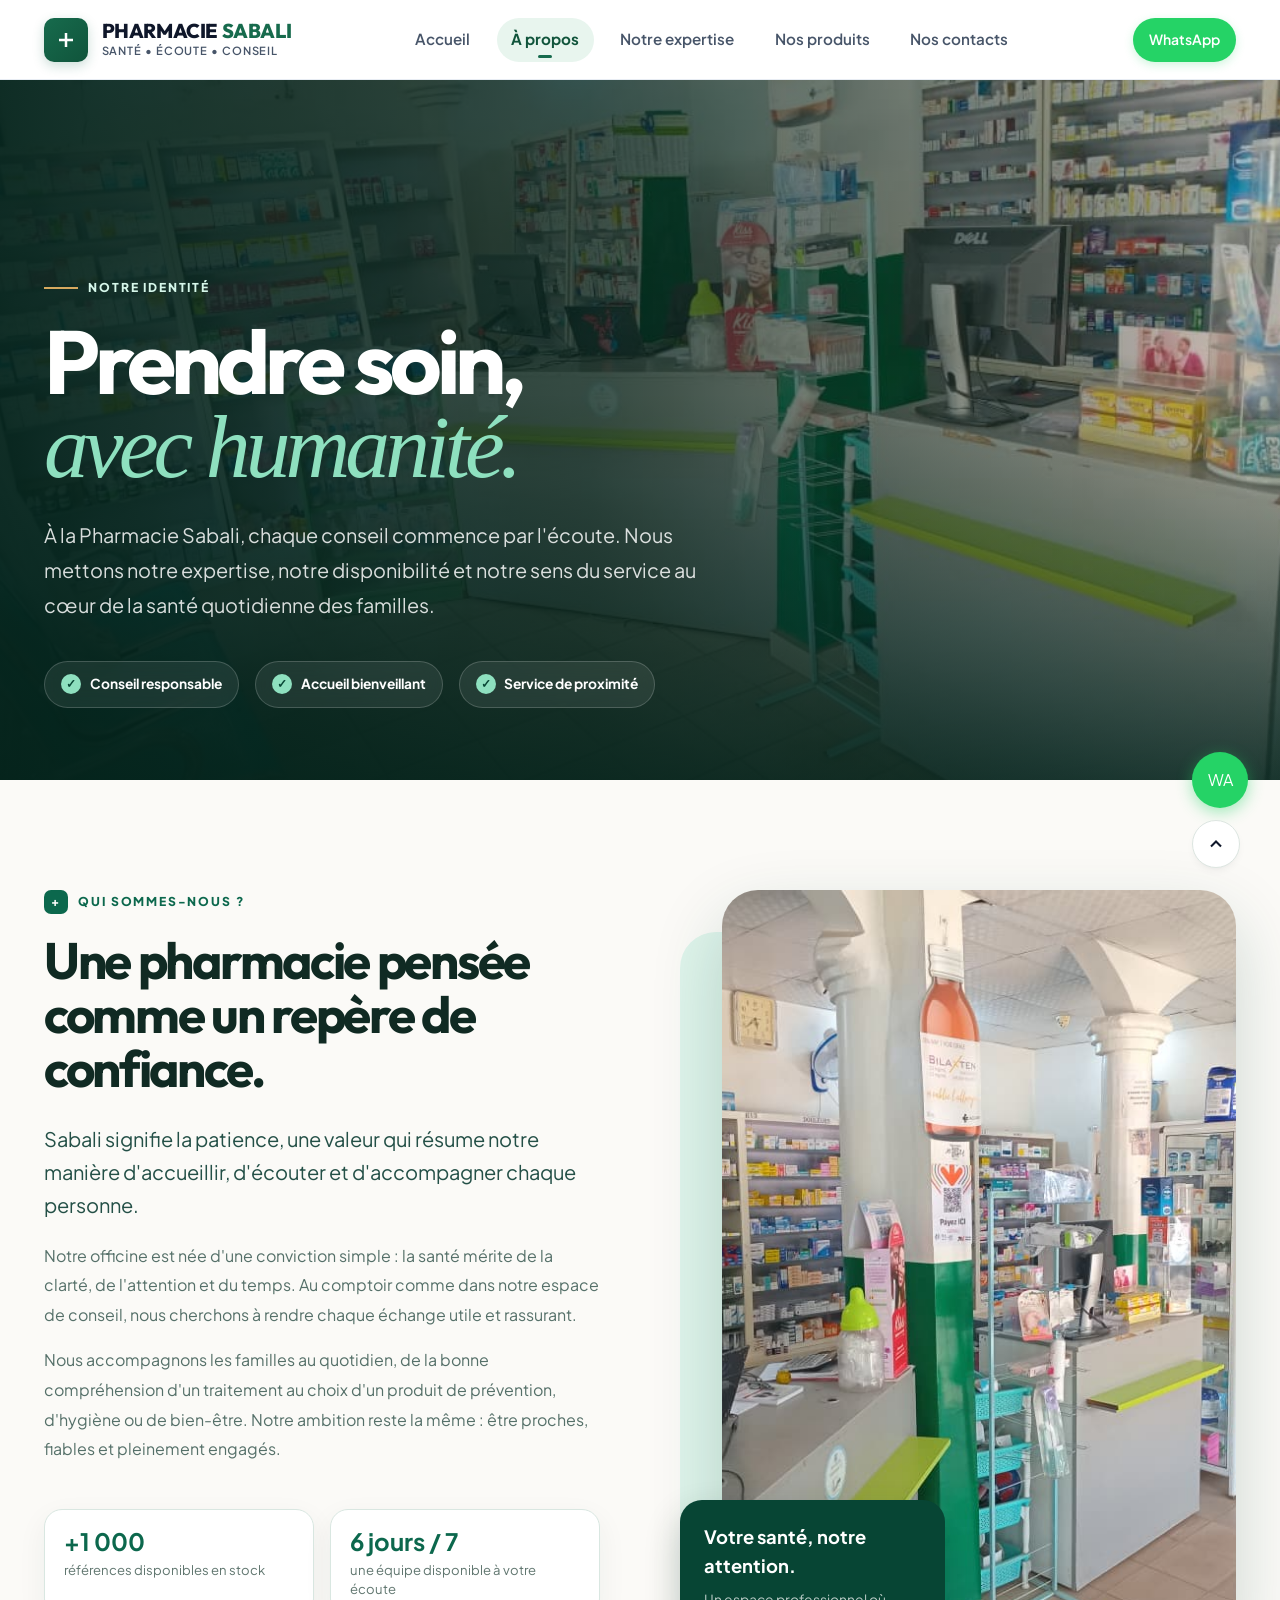
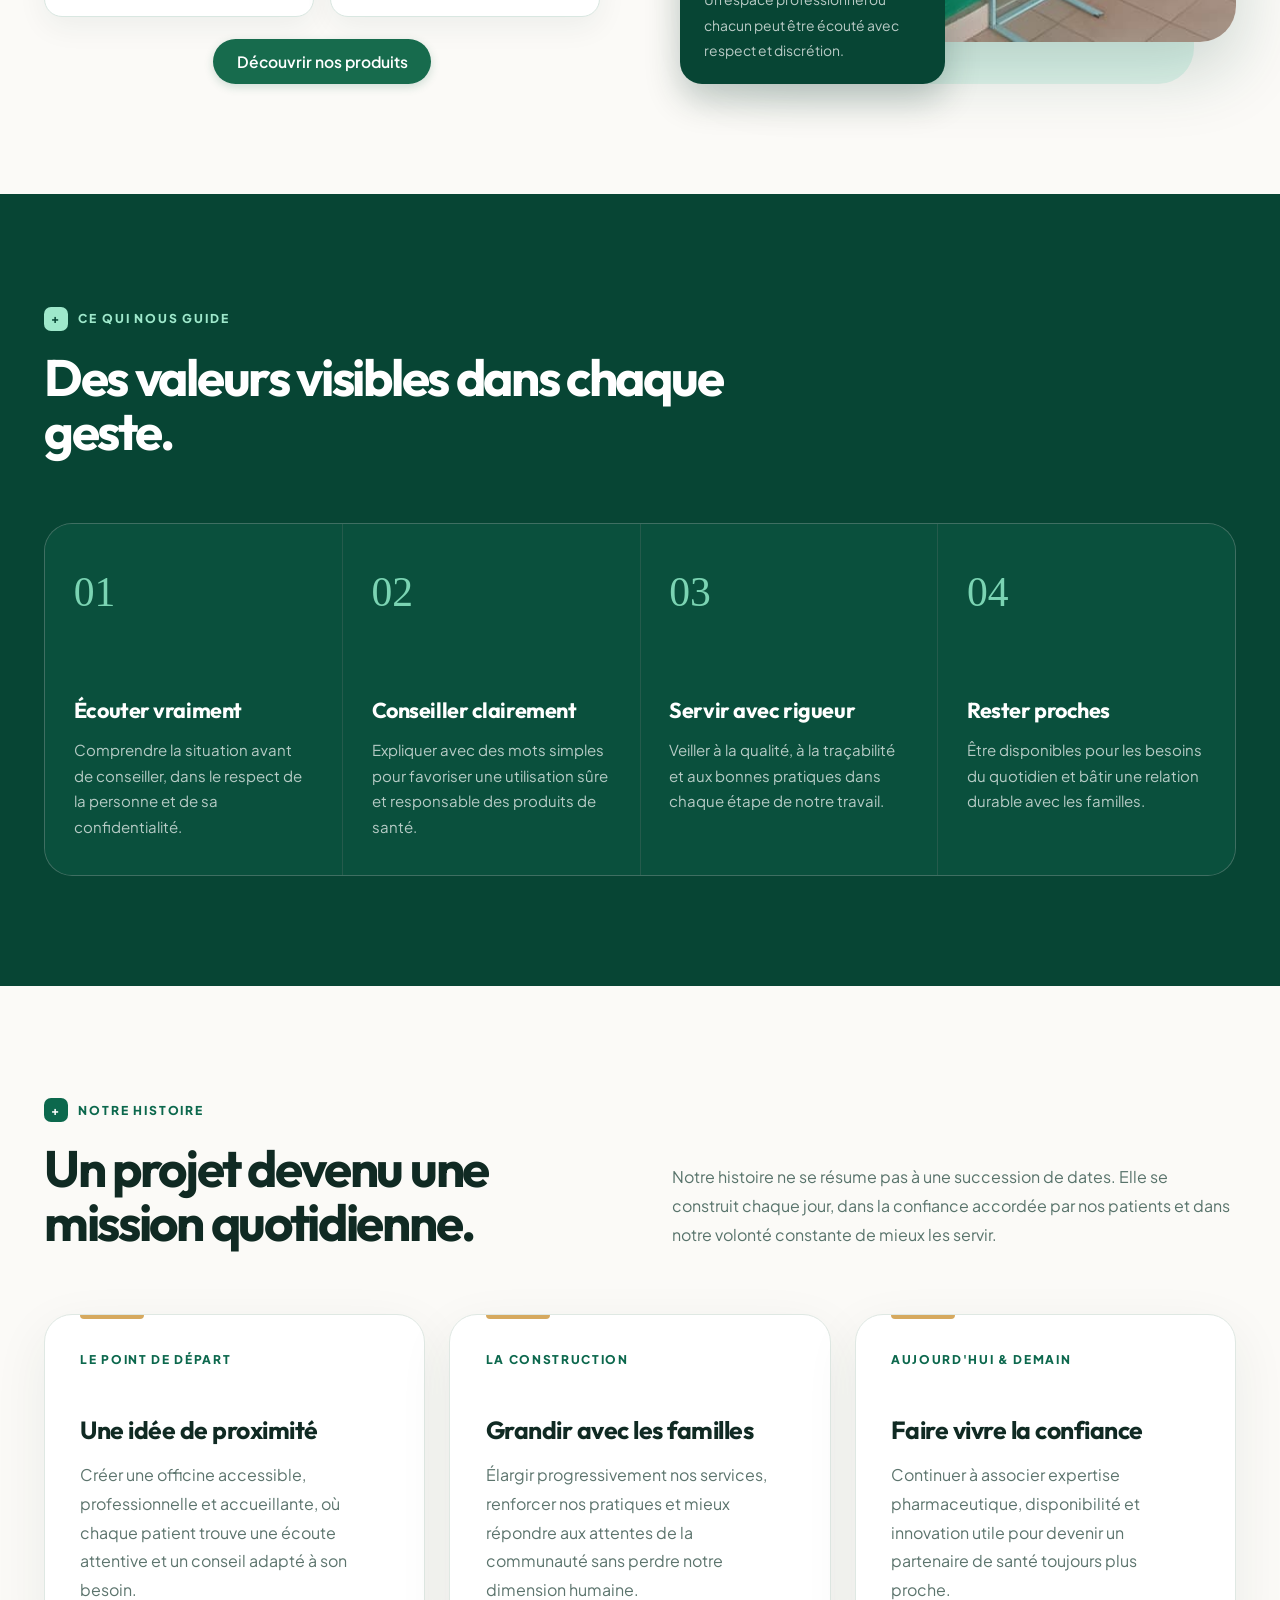
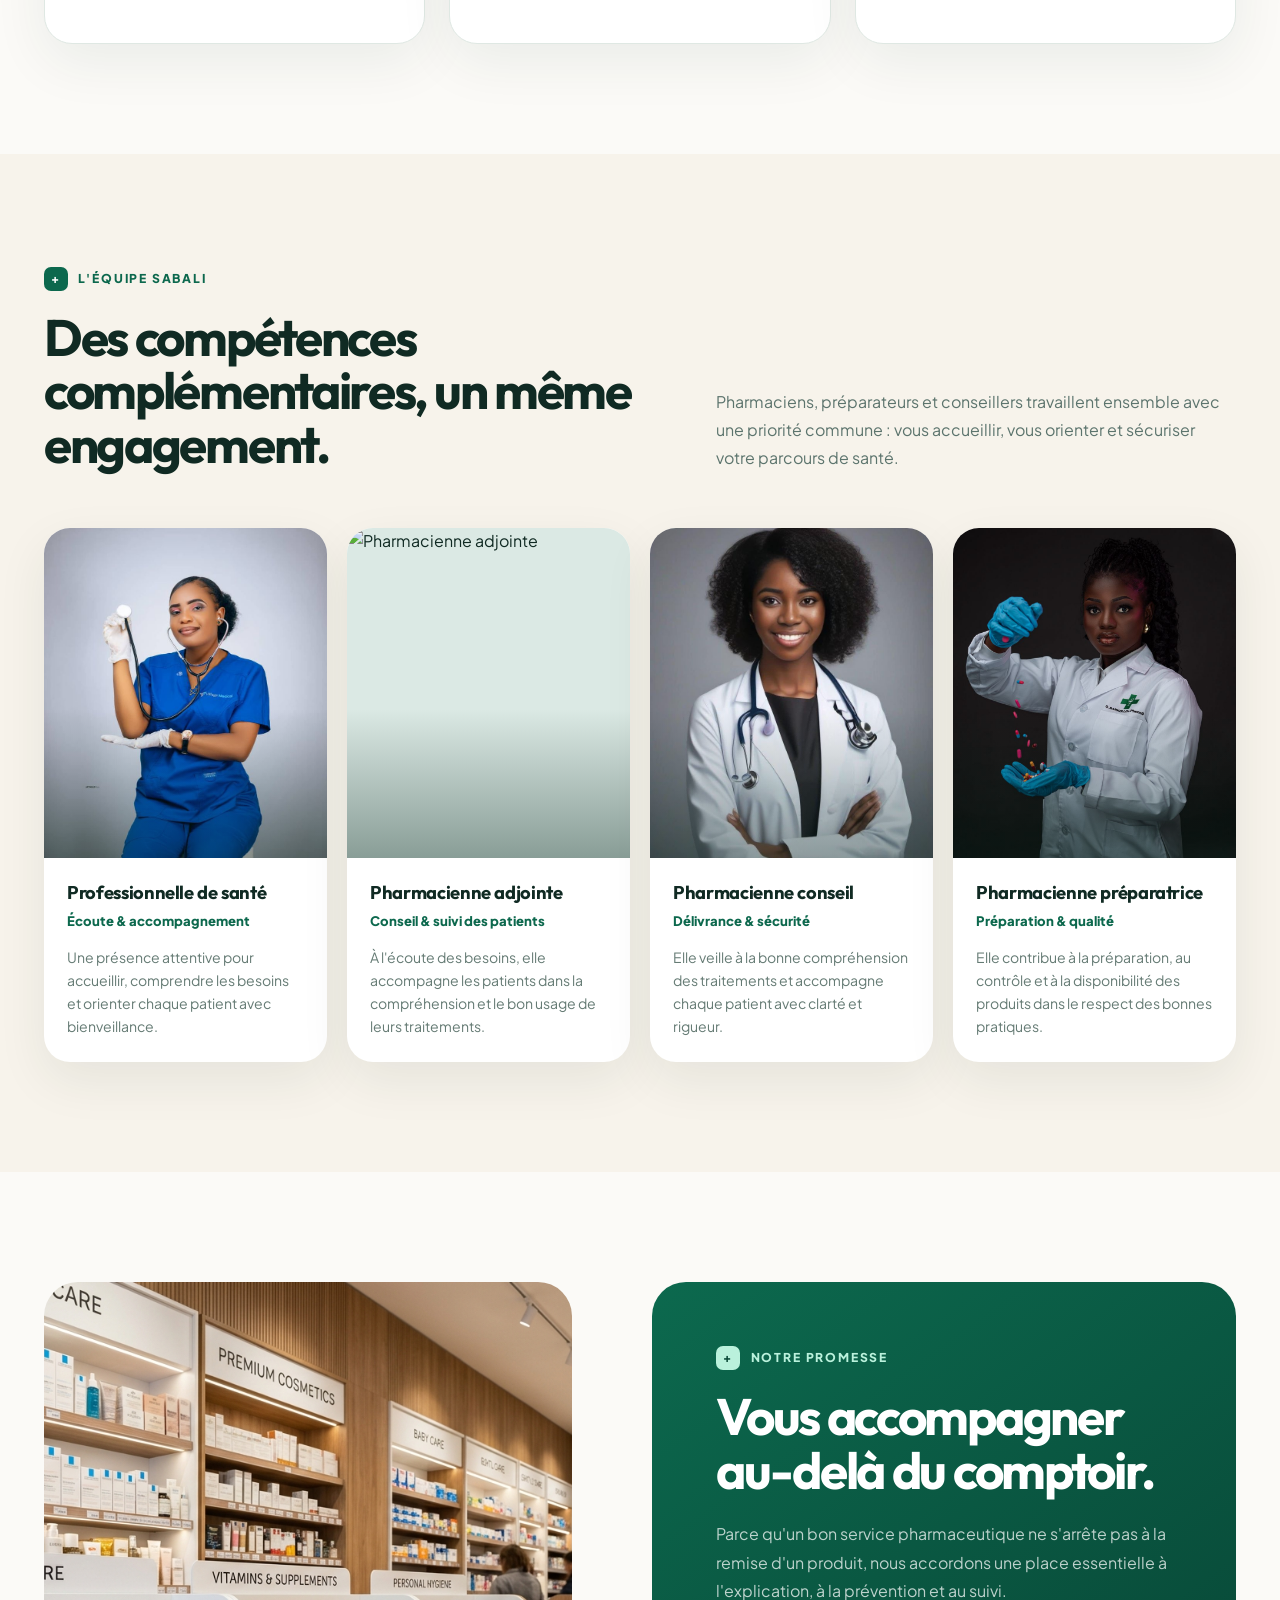
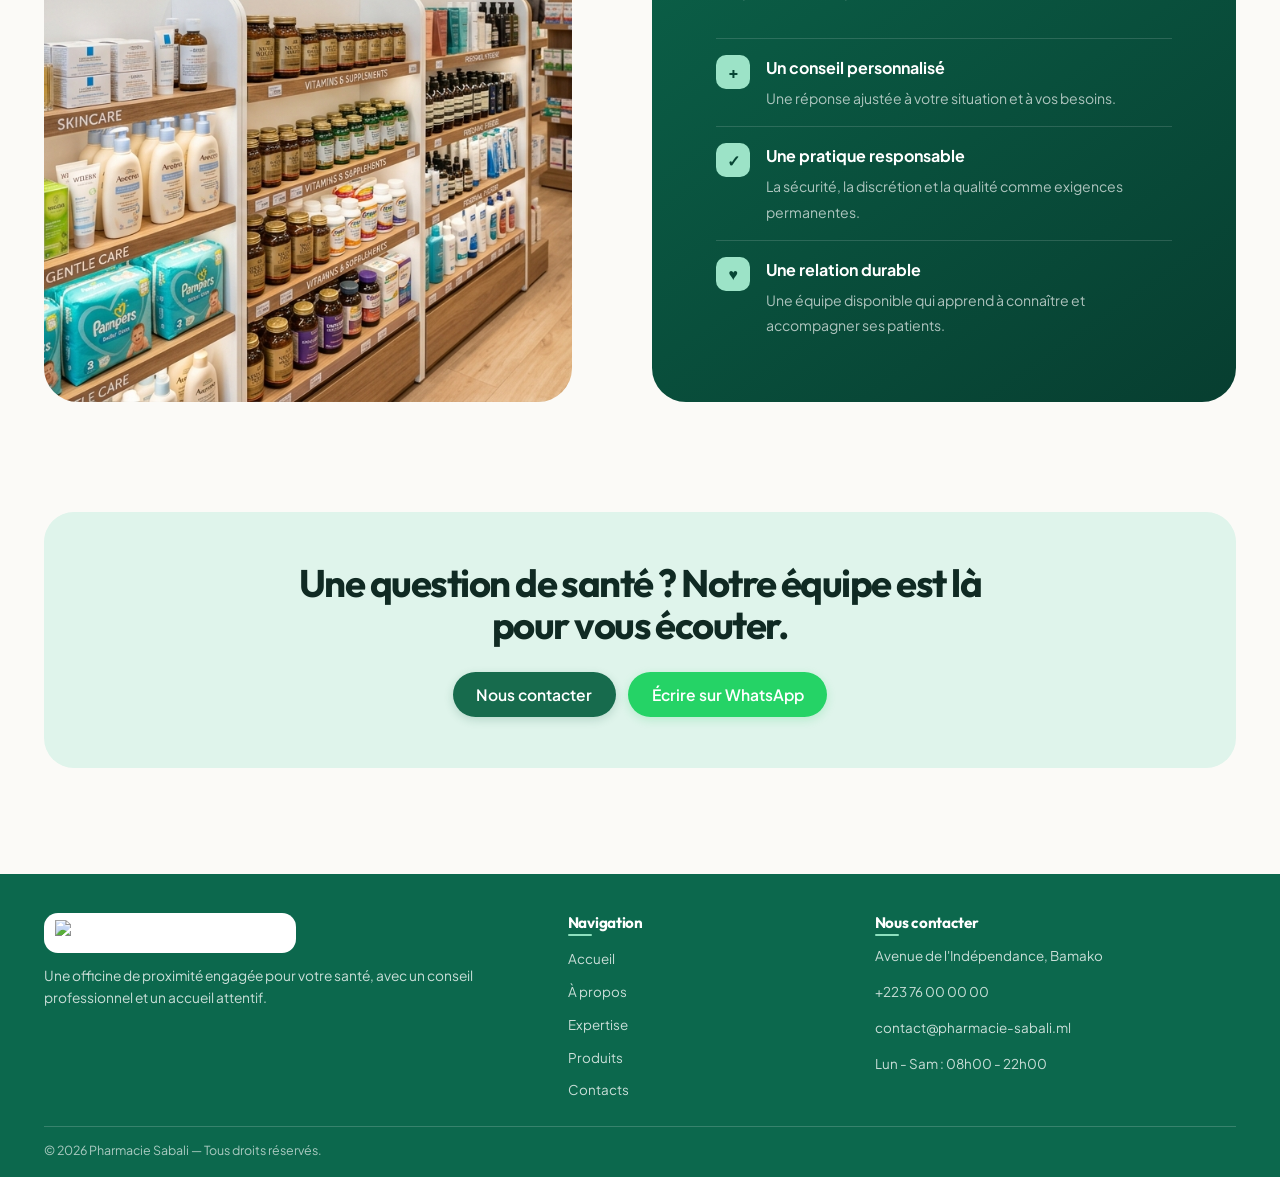
==== commit 38acc884: "mes modification de la page À propos" ====
--- a/a-propos.html
+++ b/a-propos.html
@@ -3,489 +3,72 @@
 <head>
   <meta charset="UTF-8">
   <meta name="viewport" content="width=device-width, initial-scale=1.0">
-  <title>À Propos — PHARMACIE SABALI | Histoire, Équipe & Valeurs</title>
-  <meta name="description" content="Découvrez l'histoire, les valeurs fondamentales et l'équipe de professionnels de la Pharmacie SABALI. Une officine engagée pour la santé et le bien-être de tous.">
-  
-  <!-- Favicon -->
+  <title>À propos — Pharmacie Sabali</title>
+  <meta name="description" content="Découvrez la vision, l'histoire et l'équipe de la Pharmacie Sabali, une officine de proximité engagée pour la santé des familles à Bamako.">
   <link rel="icon" type="image/svg+xml" href="favicon.svg">
   <link rel="alternate icon" href="favicon.ico">
-
-  <!-- Open Graph -->
-  <meta property="og:title" content="À Propos — PHARMACIE SABALI">
-  <meta property="og:description" content="Découvrez l'équipe et les valeurs de la Pharmacie SABALI, votre partenaire de santé de confiance.">
+  <meta property="og:title" content="À propos — Pharmacie Sabali">
+  <meta property="og:description" content="Une pharmacie de proximité, humaine et engagée au service des familles.">
   <meta property="og:type" content="website">
-  <meta property="og:image" content="images/equipe/pharmacien-titulaire.jpg">
-
-  <!-- Feuilles de style -->
+  <meta property="og:image" content="images/a-propos/officine-accueil.jpg">
   <link rel="stylesheet" href="css/style.css">
+  <style>
+    :root{--ai:#102a23;--ag:#0c684d;--ad:#074534;--am:#dff4eb;--ac:#f7f3eb;--ao:#d6a95f}
+    body{background:#fbfaf7;color:var(--ai)}
+    .about-hero{position:relative;min-height:700px;display:flex;align-items:flex-end;overflow:hidden;isolation:isolate;background:var(--ad)}
+    .about-hero:before{content:"";position:absolute;inset:0;z-index:-3;background:url("images/a-propos/officine-accueil.jpg") center 48%/cover no-repeat;transform:scale(1.02)}
+    .about-hero:after{content:"";position:absolute;inset:0;z-index:-2;background:linear-gradient(90deg,rgba(4,35,27,.94),rgba(4,35,27,.74) 46%,rgba(4,35,27,.16)),linear-gradient(0deg,rgba(4,35,27,.82),transparent 55%)}
+    .about-hero .container{width:100%;padding-top:150px;padding-bottom:72px}
+    .eyebrow,.kicker{display:inline-flex;align-items:center;gap:.65rem;margin-bottom:1.25rem;font-size:.76rem;font-weight:850;letter-spacing:.15em;text-transform:uppercase}
+    .eyebrow{color:#d6f7ea}.eyebrow:before{content:"";width:34px;height:2px;background:var(--ao)}
+    .about-hero h1{max-width:900px;margin:0;color:#fff;font-size:clamp(3rem,7vw,6.6rem);line-height:.96;letter-spacing:-.055em}
+    .about-hero h1 em{display:block;color:#8ee0bf;font-family:Georgia,serif;font-weight:400}
+    .hero-copy{max-width:660px;margin:1.8rem 0 0;color:rgba(255,255,255,.84);font-size:clamp(1.05rem,2vw,1.24rem);line-height:1.75}
+    .hero-proof{display:flex;flex-wrap:wrap;gap:1rem;margin-top:2.4rem}.hero-proof span{display:inline-flex;align-items:center;gap:.55rem;padding:.72rem 1rem;border:1px solid rgba(255,255,255,.18);border-radius:999px;color:#fff;background:rgba(255,255,255,.08);backdrop-filter:blur(9px);font-size:.86rem;font-weight:700}.hero-proof span:before{content:"✓";display:grid;place-items:center;width:20px;height:20px;border-radius:50%;color:var(--ad);background:#8ee0bf;font-size:.72rem}
+    .about-section{padding:110px 0}.kicker{color:var(--ag)}.kicker:before{content:"+";display:grid;place-items:center;width:24px;height:24px;border-radius:7px;color:#fff;background:var(--ag)}
+    .heading{margin:0;color:var(--ai);font-size:clamp(2.25rem,4vw,4.2rem);line-height:1.05;letter-spacing:-.045em}
+    .story-grid{display:grid;grid-template-columns:minmax(0,1fr) minmax(420px,1fr);gap:5rem;align-items:stretch}.story-copy{display:flex;flex-direction:column;justify-content:center}.story-copy .lead{margin:1.7rem 0 1.2rem;color:#245047;font-size:1.25rem;line-height:1.65}.story-copy p:not(.lead){color:#557069;line-height:1.85}
+    .story-visual{position:relative;min-height:700px;padding:0 0 42px 42px}.story-visual:before{content:"";position:absolute;inset:42px 42px 0 0;border-radius:36px;background:var(--am)}.story-visual img{position:relative;width:100%;height:100%;min-height:700px;object-fit:cover;border-radius:36px;box-shadow:0 28px 70px rgba(13,70,53,.2)}.story-note{position:absolute;left:0;bottom:0;max-width:265px;padding:1.35rem 1.5rem;border-radius:22px;color:#fff;background:var(--ad);box-shadow:0 16px 35px rgba(4,45,33,.24)}.story-note strong{display:block;margin-bottom:.35rem;font-size:1.15rem}.story-note span{color:rgba(255,255,255,.72);font-size:.87rem;line-height:1.55}
+    .story-stats{display:grid;grid-template-columns:repeat(2,minmax(0,1fr));gap:1rem;margin-top:1.8rem}.story-stat{padding:1.15rem 1.2rem;border:1px solid #d9e7e1;border-radius:18px;background:#fff;box-shadow:0 10px 30px rgba(12,55,43,.06)}.story-stat strong{display:block;color:var(--ag);font-size:1.5rem;line-height:1.1}.story-stat span{display:block;margin-top:.35rem;color:#60766f;font-size:.82rem;line-height:1.45}.story-button{text-align:center;margin-top:1.35rem}
+    .principles{background:var(--ad);color:#fff}.principles .kicker{color:#9ee8cb}.principles .kicker:before{color:var(--ad);background:#9ee8cb}.principles .heading{max-width:760px;color:#fff}.principle-grid{display:grid;grid-template-columns:repeat(4,1fr);gap:1px;margin-top:4rem;border:1px solid rgba(255,255,255,.12);border-radius:28px;overflow:hidden;background:rgba(255,255,255,.12)}.principle-card{min-height:315px;padding:2.2rem 1.8rem;background:#0a503d;transition:.3s}.principle-card:hover{background:#0d5d47}.principle-number{color:#7bd4b3;font-family:Georgia,serif;font-size:2.6rem}.principle-card h3{margin:4.5rem 0 .8rem;color:#fff;font-size:1.35rem}.principle-card p{margin:0;color:rgba(255,255,255,.7);line-height:1.7;font-size:.94rem}
+    .journey-head{display:grid;grid-template-columns:1fr 1fr;gap:4rem;align-items:end;margin-bottom:4rem}.journey-intro{color:#58736b;line-height:1.8}.journey-list{display:grid;grid-template-columns:repeat(3,1fr);gap:1.5rem}.journey-card{position:relative;min-height:330px;padding:2.2rem;border:1px solid #dfe8e3;border-radius:28px;background:#fff;box-shadow:0 18px 55px rgba(12,55,43,.07)}.journey-card:before{content:"";position:absolute;top:0;left:2.2rem;width:64px;height:4px;border-radius:0 0 8px 8px;background:var(--ao)}.journey-step{color:var(--ag);font-size:.75rem;font-weight:850;letter-spacing:.14em;text-transform:uppercase}.journey-card h3{margin:2.8rem 0 1rem;color:var(--ai);font-size:1.55rem}.journey-card p{margin:0;color:#5c746d;line-height:1.8}
+    .team-section{background:var(--ac)}.team-heading{display:flex;justify-content:space-between;gap:2rem;align-items:end;margin-bottom:3.5rem}.team-heading p{max-width:520px;margin:0;color:#5c746d;line-height:1.75}.team-grid{display:grid;grid-template-columns:repeat(4,1fr);gap:1.25rem}.team-card-new{overflow:hidden;border-radius:26px;background:#fff;box-shadow:0 18px 50px rgba(30,50,44,.08)}.team-photo{position:relative;height:330px;overflow:hidden;background:#dbe9e4}.team-photo:after{content:"";position:absolute;inset:55% 0 0;background:linear-gradient(transparent,rgba(3,34,25,.38))}.team-photo img{width:100%;height:100%;object-fit:cover;transition:transform .5s}.team-card-new:hover img{transform:scale(1.045)}.team-info-new{padding:1.45rem}.team-info-new h3{margin:0 0 .4rem;color:var(--ai);font-size:1.15rem}.team-role-new{color:var(--ag);font-size:.82rem;font-weight:800}.team-info-new p{margin:.9rem 0 0;color:#657b74;font-size:.88rem;line-height:1.65}
+    .promise-wrap{display:grid;grid-template-columns:.95fr 1.05fr;gap:5rem}.promise-image{min-height:560px;overflow:hidden;border-radius:34px}.promise-image img{width:100%;height:100%;object-fit:cover}.promise-panel{display:flex;flex-direction:column;justify-content:center;padding:clamp(2.2rem,5vw,5rem);border-radius:34px;color:#fff;background:linear-gradient(145deg,#0c694e,#073e30)}.promise-panel .kicker{color:#baf1dc}.promise-panel .kicker:before{color:var(--ad);background:#baf1dc}.promise-panel .heading{color:#fff}.promise-panel>p{margin:1.4rem 0 2rem;color:rgba(255,255,255,.73);line-height:1.8}.promise-list{display:grid;gap:1rem}.promise-item{display:flex;gap:1rem;align-items:flex-start;padding-top:1rem;border-top:1px solid rgba(255,255,255,.14)}.promise-icon{flex:0 0 34px;display:grid;place-items:center;width:34px;height:34px;border-radius:10px;color:var(--ad);background:#9ce3c7;font-weight:900}.promise-item strong{display:block;margin-bottom:.25rem}.promise-item span{color:rgba(255,255,255,.67);font-size:.88rem;line-height:1.55}
+    .about-cta{padding:0 0 42px}.cta-inner{display:flex;flex-direction:column;justify-content:center;align-items:center;gap:1.6rem;padding:3.2rem 3.5rem;border-radius:30px;background:var(--am);text-align:center}.cta-inner h2{max-width:760px;margin:0;color:var(--ai);font-size:clamp(2rem,3vw,3.2rem);line-height:1.08;letter-spacing:-.04em}.cta-actions{display:flex;justify-content:center;flex-wrap:wrap;gap:.8rem}.footer-buffer{height:64px;background:#fbfaf7}
+    .site-footer{background:var(--ag);color:rgba(255,255,255,.78);padding:2.4rem 0 1rem;border-top:0}.site-footer .footer-grid{grid-template-columns:1.35fr .75fr 1fr;gap:2.25rem;margin-bottom:1.5rem;align-items:start}.footer-logo-shell{display:inline-flex;align-items:center;padding:.45rem .7rem;border-radius:14px;background:#fff}.footer-logo-shell img{display:block;width:230px;height:auto}.site-footer .footer-brand p{max-width:430px;margin-top:.8rem;color:rgba(255,255,255,.78);font-size:.86rem;line-height:1.55}.site-footer .footer-title{margin-bottom:.85rem;color:#fff;font-size:.95rem}.site-footer .footer-title:after{bottom:-4px;background:#8ee0bf}.site-footer .footer-links{gap:.45rem}.site-footer .footer-links a,.site-footer .footer-contact-item{color:rgba(255,255,255,.78);font-size:.84rem}.site-footer .footer-links a:hover{color:#fff}.site-footer .footer-bottom{padding-top:.9rem;border-top:1px solid rgba(255,255,255,.18);color:rgba(255,255,255,.65);font-size:.78rem}
+    @media(max-width:1024px){.story-grid,.promise-wrap{grid-template-columns:1fr;gap:3.5rem}.story-visual,.story-visual img{min-height:580px}.principle-grid,.team-grid{grid-template-columns:repeat(2,1fr)}.journey-list{grid-template-columns:1fr}.journey-card{min-height:auto}.team-heading,.journey-head{display:block}.team-heading p,.journey-intro{margin-top:1.4rem}.site-footer .footer-grid{grid-template-columns:1.2fr .8fr 1fr;gap:1.5rem}}
+    @media(max-width:700px){.about-hero{min-height:650px}.about-hero .container{padding-top:120px;padding-bottom:52px}.about-section{padding:76px 0}.story-grid{grid-template-columns:1fr}.story-visual{min-height:460px;padding:0 0 28px 18px}.story-visual img{height:460px;min-height:460px;border-radius:24px}.story-visual:before{inset:24px 24px 0 0;border-radius:24px}.story-note{max-width:235px;padding:1rem 1.1rem}.story-stats{grid-template-columns:1fr 1fr}.principle-grid,.team-grid{grid-template-columns:1fr}.principle-card{min-height:250px}.principle-card h3{margin-top:2.8rem}.team-photo{height:390px}.promise-image{min-height:420px}.cta-inner{padding:2.2rem}.footer-buffer{height:42px}.site-footer{padding:1.6rem 0 .8rem}.site-footer .footer-grid{grid-template-columns:1fr;gap:.85rem;margin-bottom:.85rem}.footer-logo-shell img{width:185px}.site-footer .footer-brand p{display:none}.site-footer .footer-title{margin-bottom:.55rem}.site-footer .footer-links{flex-direction:row;flex-wrap:wrap;gap:.35rem 1rem}.site-footer .footer-contact-list{display:grid;grid-template-columns:1fr 1fr;gap:.35rem .8rem}.site-footer .footer-bottom{padding-top:.7rem}}
+  </style>
 </head>
 <body>
-
-  <!-- ==================== HEADER & NAVIGATION ==================== -->
   <header class="site-header" id="header">
     <div class="container header-container">
-      <a href="index.html" class="logo-link" aria-label="Retour à l'accueil Pharmacie SABALI">
-        <div class="logo-badge">
-          <svg width="24" height="24" viewBox="0 0 24 24" fill="none" stroke="currentColor" stroke-width="2.5" stroke-linecap="round" stroke-linejoin="round">
-            <path d="M12 5v14M5 12h14"/>
-          </svg>
-        </div>
-        <div class="logo-text">
-          <div class="logo-title">PHARMACIE <span>SABALI</span></div>
-          <div class="logo-tagline">Santé • Écoute • Conseil</div>
-        </div>
-      </a>
-
-      <!-- Navigation Desktop -->
-      <nav class="main-nav" aria-label="Navigation principale">
-        <ul class="nav-links">
-          <li><a href="index.html" class="nav-link">Accueil</a></li>
-          <li><a href="a-propos.html" class="nav-link active">À propos</a></li>
-          <li><a href="expertise.html" class="nav-link">Notre expertise</a></li>
-          <li><a href="produits.html" class="nav-link">Nos produits</a></li>
-          <li><a href="contact.html" class="nav-link">Nos contacts</a></li>
-        </ul>
-      </nav>
-
-      <!-- CTA Header -->
-      <div class="header-cta-group">
-        <button class="btn btn-whatsapp btn-sm" data-wa-action="ask-info" title="Écrire sur WhatsApp">
-          <svg width="18" height="18" viewBox="0 0 24 24" fill="currentColor">
-            <path d="M12.031 6.172c-3.181 0-5.767 2.586-5.768 5.766-.001 1.298.38 2.27 1.019 3.287l-.582 2.128 2.182-.573c.978.58 1.911.928 3.145.929 3.178 0 5.767-2.587 5.768-5.766.001-3.187-2.575-5.771-5.764-5.771zm3.392 8.244c-.144.405-.837.774-1.17.824-.299.045-.677.063-1.092-.069-.252-.08-.575-.187-.988-.365-1.739-.751-2.874-2.502-2.961-2.617-.087-.116-.708-.94-.708-1.793s.448-1.273.607-1.446c.159-.173.346-.217.462-.217l.332.007c.106.005.249-.04.39.298.144.347.491 1.2.534 1.287.043.087.072.188.014.303-.058.116-.087.188-.173.289l-.26.303c-.087.087-.179.182-.077.357.101.174.449.741.963 1.2 0.662.59 1.22.772 1.393.859.173.087.275.072.376-.044.101-.116.433-.506.549-.679.116-.173.231-.145.39-.087s1.011.477 1.184.564.289.13.332.202c.043.073.043.419-.101.824z"/>
-          </svg>
-          <span>WhatsApp</span>
-        </button>
-        <button class="mobile-toggle" aria-label="Ouvrir le menu de navigation" aria-expanded="false">
-          <span class="hamburger-line"></span>
-        </button>
-      </div>
+      <a href="index.html" class="logo-link" aria-label="Retour à l'accueil Pharmacie Sabali"><div class="logo-badge"><svg width="24" height="24" viewBox="0 0 24 24" fill="none" stroke="currentColor" stroke-width="2.5"><path d="M12 5v14M5 12h14"/></svg></div><div class="logo-text"><div class="logo-title">PHARMACIE <span>SABALI</span></div><div class="logo-tagline">Santé • Écoute • Conseil</div></div></a>
+      <nav class="main-nav" aria-label="Navigation principale"><ul class="nav-links"><li><a href="index.html" class="nav-link">Accueil</a></li><li><a href="a-propos.html" class="nav-link active">À propos</a></li><li><a href="expertise.html" class="nav-link">Notre expertise</a></li><li><a href="produits.html" class="nav-link">Nos produits</a></li><li><a href="contact.html" class="nav-link">Nos contacts</a></li></ul></nav>
+      <div class="header-cta-group"><button class="btn btn-whatsapp btn-sm" data-wa-action="ask-info"><span>WhatsApp</span></button><button class="mobile-toggle" aria-label="Ouvrir le menu" aria-expanded="false"><span class="hamburger-line"></span></button></div>
     </div>
   </header>
-
-  <!-- Tiroir Mobile -->
-  <div class="mobile-menu-drawer" id="mobileDrawer">
-    <ul class="mobile-nav-links">
-      <li><a href="index.html" class="nav-link">Accueil</a></li>
-      <li><a href="a-propos.html" class="nav-link active">À propos</a></li>
-      <li><a href="expertise.html" class="nav-link">Notre expertise</a></li>
-      <li><a href="produits.html" class="nav-link">Nos produits</a></li>
-      <li><a href="contact.html" class="nav-link">Nos contacts</a></li>
-    </ul>
-    <button class="btn btn-whatsapp" style="width: 100%;" data-wa-action="ask-info">
-      Contact direct sur WhatsApp
-    </button>
-  </div>
+  <div class="mobile-menu-drawer" id="mobileDrawer"><ul class="mobile-nav-links"><li><a href="index.html" class="nav-link">Accueil</a></li><li><a href="a-propos.html" class="nav-link active">À propos</a></li><li><a href="expertise.html" class="nav-link">Notre expertise</a></li><li><a href="produits.html" class="nav-link">Nos produits</a></li><li><a href="contact.html" class="nav-link">Nos contacts</a></li></ul><button class="btn btn-whatsapp" style="width:100%" data-wa-action="ask-info">Contact direct sur WhatsApp</button></div>
 
   <main>
-    <!-- ==================== PAGE HERO ==================== -->
-    <section class="page-hero">
-      <div class="hero-pattern"></div>
-      <div class="container" style="position: relative; z-index: 2;">
-        <nav class="breadcrumb" aria-label="Fil d'Ariane">
-          <a href="index.html">Accueil</a>
-          <span>/</span>
-          <span>À propos</span>
-        </nav>
-        <h1>À propos de la Pharmacie SABALI</h1>
-        <p>
-          Découvrez notre histoire, les valeurs déontologiques qui guident chacune de nos actions et les professionnels dévoués à votre santé.
-        </p>
-      </div>
-    </section>
+    <section class="about-hero"><div class="container"><div class="eyebrow">Notre identité</div><h1>Prendre soin,<em>avec humanité.</em></h1><p class="hero-copy">À la Pharmacie Sabali, chaque conseil commence par l'écoute. Nous mettons notre expertise, notre disponibilité et notre sens du service au cœur de la santé quotidienne des familles.</p><div class="hero-proof"><span>Conseil responsable</span><span>Accueil bienveillant</span><span>Service de proximité</span></div></div></section>
 
-    <!-- ==================== PRÉSENTATION DÉTAILLÉE ==================== -->
-    <section class="section">
-      <div class="container">
-        <div class="presentation-grid">
-          <div class="presentation-text fade-in-element">
-            <span class="section-badge">Notre Vocation</span>
-            <h2>Une officine attentive, moderne et accessible à tous</h2>
-            <p class="lead">
-              Fondée avec la volonté d'offrir une prise en charge pharmaceutique d'excellence, la <strong>PHARMACIE SABALI</strong> s'est imposée comme un repère de confiance pour les patients et leurs familles.
-            </p>
-            <p>
-              Nous croyons fermement qu'une pharmacie est bien plus qu'un simple point de délivrance de médicaments : c'est un espace d'accueil bienveillant, d'écoute active et de conseil préventif. Chaque personne franchissant nos portes bénéficie d'une attention rigoureuse et personnalisée.
-            </p>
-            <p>
-              Notre engagement s'articule autour de la disponibilité des produits essentiels, de la transparence des prix et du respect scrupuleux des normes de stockage et de sécurité sanitaire.
-            </p>
-            <div style="margin-top: 2rem; display: flex; gap: 1rem; flex-wrap: wrap;">
-              <a href="expertise.html" class="btn btn-primary">Explorer notre expertise</a>
-              <a href="contact.html" class="btn btn-secondary">Nous contacter</a>
-            </div>
-          </div>
+    <section class="about-section"><div class="container story-grid"><div class="story-copy fade-in-element"><div class="kicker">Qui sommes-nous ?</div><h2 class="heading">Une pharmacie pensée comme un repère de confiance.</h2><p class="lead">Sabali signifie la patience, une valeur qui résume notre manière d'accueillir, d'écouter et d'accompagner chaque personne.</p><p>Notre officine est née d'une conviction simple : la santé mérite de la clarté, de l'attention et du temps. Au comptoir comme dans notre espace de conseil, nous cherchons à rendre chaque échange utile et rassurant.</p><p>Nous accompagnons les familles au quotidien, de la bonne compréhension d'un traitement au choix d'un produit de prévention, d'hygiène ou de bien-être. Notre ambition reste la même : être proches, fiables et pleinement engagés.</p><div class="story-stats"><div class="story-stat"><strong>+1 000</strong><span>références disponibles en stock</span></div><div class="story-stat"><strong>6 jours / 7</strong><span>une équipe disponible à votre écoute</span></div></div><div class="story-button"><a href="produits.html" class="btn btn-primary">Découvrir nos produits</a></div></div><div class="story-visual fade-in-element"><img src="images/a-propos/officine-rayons.jpg" alt="Comptoir et rayons de la Pharmacie Sabali"><div class="story-note"><strong>Votre santé, notre attention.</strong><span>Un espace professionnel où chacun peut être écouté avec respect et discrétion.</span></div></div></div></section>
 
-          <div class="presentation-image-wrapper fade-in-element">
-            <img src="images/services/consultation.jpg" alt="Conseil pharmaceutique et écoute patient à la Pharmacie SABALI" loading="lazy">
-          </div>
-        </div>
-      </div>
-    </section>
+    <section class="about-section principles"><div class="container"><div class="kicker">Ce qui nous guide</div><h2 class="heading">Des valeurs visibles dans chaque geste.</h2><div class="principle-grid"><article class="principle-card fade-in-element"><div class="principle-number">01</div><h3>Écouter vraiment</h3><p>Comprendre la situation avant de conseiller, dans le respect de la personne et de sa confidentialité.</p></article><article class="principle-card fade-in-element"><div class="principle-number">02</div><h3>Conseiller clairement</h3><p>Expliquer avec des mots simples pour favoriser une utilisation sûre et responsable des produits de santé.</p></article><article class="principle-card fade-in-element"><div class="principle-number">03</div><h3>Servir avec rigueur</h3><p>Veiller à la qualité, à la traçabilité et aux bonnes pratiques dans chaque étape de notre travail.</p></article><article class="principle-card fade-in-element"><div class="principle-number">04</div><h3>Rester proches</h3><p>Être disponibles pour les besoins du quotidien et bâtir une relation durable avec les familles.</p></article></div></div></section>
 
-    <!-- ==================== HISTOIRE DE LA PHARMACIE ==================== -->
-    <section class="section section-alt">
-      <div class="container">
-        <div class="section-header fade-in-element">
-          <span class="section-badge">Parcours & Évolution</span>
-          <h2 class="section-title">L'histoire de notre officine</h2>
-          <p class="section-subtitle">
-            Un développement continu au service de la santé publique et des habitants du quartier.
-          </p>
-        </div>
+    <section class="about-section"><div class="container"><div class="journey-head"><div><div class="kicker">Notre histoire</div><h2 class="heading">Un projet devenu une mission quotidienne.</h2></div><p class="journey-intro">Notre histoire ne se résume pas à une succession de dates. Elle se construit chaque jour, dans la confiance accordée par nos patients et dans notre volonté constante de mieux les servir.</p></div><div class="journey-list"><article class="journey-card fade-in-element"><div class="journey-step">Le point de départ</div><h3>Une idée de proximité</h3><p>Créer une officine accessible, professionnelle et accueillante, où chaque patient trouve une écoute attentive et un conseil adapté à son besoin.</p></article><article class="journey-card fade-in-element"><div class="journey-step">La construction</div><h3>Grandir avec les familles</h3><p>Élargir progressivement nos services, renforcer nos pratiques et mieux répondre aux attentes de la communauté sans perdre notre dimension humaine.</p></article><article class="journey-card fade-in-element"><div class="journey-step">Aujourd'hui & demain</div><h3>Faire vivre la confiance</h3><p>Continuer à associer expertise pharmaceutique, disponibilité et innovation utile pour devenir un partenaire de santé toujours plus proche.</p></article></div></div></section>
 
-        <div class="timeline">
-          <!-- Jalon 1 -->
-          <div class="timeline-item fade-in-element">
-            <div class="timeline-dot"></div>
-            <div class="timeline-content">
-              <div class="timeline-date">[ANNEE_CREATION] — Ouverture de l'officine</div>
-              <p>
-                Création de la Pharmacie SABALI avec pour vocation d'apporter un service pharmaceutique de proximité fiable, chaleureux et répondant aux besoins essentiels du quartier.
-              </p>
-              <span class="tag-demo">Historique modulable selon informations officielles</span>
-            </div>
-          </div>
+    <section class="about-section team-section"><div class="container"><div class="team-heading"><div><div class="kicker">L'équipe Sabali</div><h2 class="heading">Des compétences complémentaires, un même engagement.</h2></div><p>Pharmaciens, préparateurs et conseillers travaillent ensemble avec une priorité commune : vous accueillir, vous orienter et sécuriser votre parcours de santé.</p></div><div class="team-grid"><article class="team-card-new fade-in-element"><div class="team-photo"><img src="images/a-propos/professionnelle-sante.jpg" alt="Professionnelle de santé à l'écoute"></div><div class="team-info-new"><h3>Professionnelle de santé</h3><div class="team-role-new">Écoute & accompagnement</div><p>Une présence attentive pour accueillir, comprendre les besoins et orienter chaque patient avec bienveillance.</p></div></article><article class="team-card-new fade-in-element"><div class="team-photo"><img src="images/equipe/pharmacienne-adjointe.jpg" alt="Pharmacienne adjointe"></div><div class="team-info-new"><h3>Pharmacienne adjointe</h3><div class="team-role-new">Conseil & suivi des patients</div><p>À l'écoute des besoins, elle accompagne les patients dans la compréhension et le bon usage de leurs traitements.</p></div></article><article class="team-card-new fade-in-element"><div class="team-photo"><img src="images/a-propos/pharmacienne-conseil.jpg" alt="Pharmacienne africaine en blouse blanche"></div><div class="team-info-new"><h3>Pharmacienne conseil</h3><div class="team-role-new">Délivrance & sécurité</div><p>Elle veille à la bonne compréhension des traitements et accompagne chaque patient avec clarté et rigueur.</p></div></article><article class="team-card-new fade-in-element"><div class="team-photo"><img src="images/a-propos/pharmacienne-preparation.jpg" alt="Pharmacienne africaine préparant des médicaments"></div><div class="team-info-new"><h3>Pharmacienne préparatrice</h3><div class="team-role-new">Préparation & qualité</div><p>Elle contribue à la préparation, au contrôle et à la disponibilité des produits dans le respect des bonnes pratiques.</p></div></article></div></div></section>
 
-          <!-- Jalon 2 -->
-          <div class="timeline-item fade-in-element">
-            <div class="timeline-dot"></div>
-            <div class="timeline-content">
-              <div class="timeline-date">[ANNEE_MODERNISATION] — Extension et digitalisation</div>
-              <p>
-                Modernisation des espaces d'accueil, élargissement de la gamme parapharmaceutique et mise en place d'un système informatique garantissant la traçabilité intégrale des lots.
-              </p>
-              <span class="tag-demo">Historique modulable selon informations officielles</span>
-            </div>
-          </div>
+    <section class="about-section"><div class="container promise-wrap"><div class="promise-image fade-in-element"><img src="images/a-propos/espace-parapharmacie.jpg" alt="Rayons de parapharmacie et produits de bien-être"></div><div class="promise-panel fade-in-element"><div class="kicker">Notre promesse</div><h2 class="heading">Vous accompagner au-delà du comptoir.</h2><p>Parce qu'un bon service pharmaceutique ne s'arrête pas à la remise d'un produit, nous accordons une place essentielle à l'explication, à la prévention et au suivi.</p><div class="promise-list"><div class="promise-item"><div class="promise-icon">+</div><div><strong>Un conseil personnalisé</strong><span>Une réponse ajustée à votre situation et à vos besoins.</span></div></div><div class="promise-item"><div class="promise-icon">✓</div><div><strong>Une pratique responsable</strong><span>La sécurité, la discrétion et la qualité comme exigences permanentes.</span></div></div><div class="promise-item"><div class="promise-icon">♥</div><div><strong>Une relation durable</strong><span>Une équipe disponible qui apprend à connaître et accompagner ses patients.</span></div></div></div></div></div></section>
 
-          <!-- Jalon 3 -->
-          <div class="timeline-item fade-in-element">
-            <div class="timeline-dot"></div>
-            <div class="timeline-content">
-              <div class="timeline-date">[ANNEE_CONVENTIONS] — Conventions AMO & SARALI</div>
-              <p>
-                Intégration des dispositifs de tiers-payant AMO et SARALI pour simplifier la vie des assurés et faciliter l'accès aux traitements pour tous les patients.
-              </p>
-              <span class="tag-demo">Historique modulable selon informations officielles</span>
-            </div>
-          </div>
-
-          <!-- Jalon 4 -->
-          <div class="timeline-item fade-in-element">
-            <div class="timeline-dot"></div>
-            <div class="timeline-content">
-              <div class="timeline-date">Aujourd'hui — Proximité & Innovation continue</div>
-              <p>
-                Une équipe renforcée et disponible pour répondre aux enjeux de prévention, de conseil dermo-cosmétique et d'accompagnement thérapeutique au quotidien.
-              </p>
-            </div>
-          </div>
-        </div>
-      </div>
-    </section>
-
-    <!-- ==================== MISSION, VISION ET VALEURS ==================== -->
-    <section class="section">
-      <div class="container">
-        <div class="section-header fade-in-element">
-          <span class="section-badge">Nos Piliers</span>
-          <h2 class="section-title">Mission, Vision et Valeurs</h2>
-          <p class="section-subtitle">
-            Les principes éthiques qui encadrent notre exercice professionnel au quotidien.
-          </p>
-        </div>
-
-        <div class="cards-grid-4">
-          <!-- Valeur 1 -->
-          <article class="value-card fade-in-element">
-            <div class="value-icon-box">
-              <svg width="30" height="30" viewBox="0 0 24 24" fill="none" stroke="currentColor" stroke-width="2"><path d="M19 14c1.49-1.46 3-3.21 3-5.5A5.5 5.5 0 0 0 16.5 3c-1.76 0-3 .5-4.5 2-1.5-1.5-2.74-2-4.5-2A5.5 5.5 0 0 0 2 8.5c0 2.3 1.5 4.05 3 5.5l7 7Z"/></svg>
-            </div>
-            <h3>Écoute & Empathie</h3>
-            <p>Prendre le temps de vous écouter sans jugement pour apporter des solutions adaptées à chaque situation de vie.</p>
-          </article>
-
-          <!-- Valeur 2 -->
-          <article class="value-card fade-in-element">
-            <div class="value-icon-box">
-              <svg width="30" height="30" viewBox="0 0 24 24" fill="none" stroke="currentColor" stroke-width="2"><path d="M12 22s8-4 8-10V5l-8-3-8 3v7c0 6 8 10 8 10z"/></svg>
-            </div>
-            <h3>Rigueur & Sécurité</h3>
-            <p>Respect strict de la déontologie médicale, contrôle scrupuleux des ordonnances et conformité de conservation des produits.</p>
-          </article>
-
-          <!-- Valeur 3 -->
-          <article class="value-card fade-in-element">
-            <div class="value-icon-box">
-              <svg width="30" height="30" viewBox="0 0 24 24" fill="none" stroke="currentColor" stroke-width="2"><path d="M17 21v-2a4 4 0 0 0-4-4H5a4 4 0 0 0-4 4v2"/><circle cx="9" cy="7" r="4"/><path d="M23 21v-2a4 4 0 0 0-3-3.87"/><path d="M16 3.13a4 4 0 0 1 0 7.75"/></svg>
-            </div>
-            <h3>Proximité Humaine</h3>
-            <p>Un accueil chaleureux dans une officine de quartier où chaque patient est reconnu, respecté et valorisé.</p>
-          </article>
-
-          <!-- Valeur 4 -->
-          <article class="value-card fade-in-element">
-            <div class="value-icon-box">
-              <svg width="30" height="30" viewBox="0 0 24 24" fill="none" stroke="currentColor" stroke-width="2"><circle cx="12" cy="12" r="10"/><path d="m9 12 2 2 4-4"/></svg>
-            </div>
-            <h3>Qualité & Transparence</h3>
-            <p>Des conseils objectifs et un catalogue de produits authentiques issus de laboratoires agréés et certifiés.</p>
-          </article>
-        </div>
-      </div>
-    </section>
-
-    <!-- ==================== PRÉSENTATION DE L'ÉQUIPE ==================== -->
-    <section class="section section-alt">
-      <div class="container">
-        <div class="section-header fade-in-element">
-          <span class="section-badge">Professionnels de Santé</span>
-          <h2 class="section-title">Notre équipe officinale</h2>
-          <p class="section-subtitle">
-            Une équipe qualifiée, complémentaire et passionnée, à votre service 6 jours sur 7.
-          </p>
-        </div>
-
-        <div class="cards-grid-4">
-          <!-- Membre 1 : Pharmacien Titulaire -->
-          <article class="team-card fade-in-element">
-            <div class="team-avatar-wrapper">
-              <img src="images/equipe/pharmacien-titulaire.jpg" alt="Pharmacien Titulaire [NOM_EMPLOYE]" loading="lazy">
-            </div>
-            <div class="team-info">
-              <h3 class="team-name">Dr. [NOM_TITULAIRE]</h3>
-              <div class="team-role">Docteur en Pharmacie • Titulaire</div>
-              <p class="team-desc">
-                Supervision officinale, expertise en pharmacologie clinique et validation des protocoles de dispensation.
-              </p>
-              <span class="tag-demo">[Profil remplaçable]</span>
-            </div>
-          </article>
-
-          <!-- Membre 2 : Pharmacienne Adjointe -->
-          <article class="team-card fade-in-element">
-            <div class="team-avatar-wrapper">
-              <img src="images/equipe/pharmacienne-adjointe.jpg" alt="Pharmacienne Adjointe [NOM_EMPLOYE]" loading="lazy">
-            </div>
-            <div class="team-info">
-              <h3 class="team-name">Dr. [NOM_ADJOINTE]</h3>
-              <div class="team-role">Pharmacienne Adjointe</div>
-              <p class="team-desc">
-                Suivi personnalisé des patients, délivrance des ordonnances et accompagnement des pathologies chroniques.
-              </p>
-              <span class="tag-demo">[Profil remplaçable]</span>
-            </div>
-          </article>
-
-          <!-- Membre 3 : Préparateur en Pharmacie -->
-          <article class="team-card fade-in-element">
-            <div class="team-avatar-wrapper">
-              <img src="images/equipe/preparateur.svg" alt="Préparateur en pharmacie [NOM_EMPLOYE]" loading="lazy">
-            </div>
-            <div class="team-info">
-              <h3 class="team-name">[NOM_PREPARATEUR]</h3>
-              <div class="team-role">Préparateur en Pharmacie</div>
-              <p class="team-desc">
-                Gestion rigoureuse des stocks, logistique des produits thermolabiles et assistance aux comptoirs.
-              </p>
-              <span class="tag-demo">[Profil remplaçable]</span>
-            </div>
-          </article>
-
-          <!-- Membre 4 : Conseillère Dermo-cosmétique -->
-          <article class="team-card fade-in-element">
-            <div class="team-avatar-wrapper">
-              <img src="images/equipe/conseillere.svg" alt="Conseillère Dermo-cosmétique [NOM_EMPLOYE]" loading="lazy">
-            </div>
-            <div class="team-info">
-              <h3 class="team-name">[NOM_CONSEILLERE]</h3>
-              <div class="team-role">Conseillère Parapharmacie</div>
-              <p class="team-desc">
-                Expertise en soins cutanés, dermo-cosmétique, hygiène corporelle et nutrition infantile.
-              </p>
-              <span class="tag-demo">[Profil remplaçable]</span>
-            </div>
-          </article>
-        </div>
-      </div>
-    </section>
-
-    <!-- ==================== GALERIE PHOTOS AVEC LIGHTBOX ==================== -->
-    <section class="section">
-      <div class="container">
-        <div class="section-header fade-in-element">
-          <span class="section-badge">Visite Virtuelle</span>
-          <h2 class="section-title">Galerie photos de la pharmacie</h2>
-          <p class="section-subtitle">
-            Cliquez sur une photo pour l'agrandir dans la visionneuse interactive.
-          </p>
-        </div>
-
-        <div class="gallery-grid">
-          <!-- Photo 1 -->
-          <div class="gallery-item fade-in-element" data-caption="Comptoir d'accueil et espace dispensation ordonnances">
-            <img src="images/galerie/galerie-1.jpg" alt="Comptoir d'accueil Pharmacie SABALI" loading="lazy">
-            <div class="gallery-item-overlay">
-              <div class="gallery-item-title">
-                <svg width="18" height="18" viewBox="0 0 24 24" fill="none" stroke="currentColor" stroke-width="2"><circle cx="11" cy="11" r="8"/><line x1="21" x2="16.65" y1="21" y2="16.65"/><line x1="11" x2="11" y1="8" y2="14"/><line x1="8" x2="14" y1="11" y2="11"/></svg>
-                <span>Espace Accueil & Dispensation</span>
-              </div>
-            </div>
-          </div>
-
-          <!-- Photo 2 -->
-          <div class="gallery-item fade-in-element" data-caption="Espace consultation et conseil personnalisé confidentiel">
-            <img src="images/galerie/galerie-2.jpg" alt="Espace conseil et consultation privée" loading="lazy">
-            <div class="gallery-item-overlay">
-              <div class="gallery-item-title">
-                <svg width="18" height="18" viewBox="0 0 24 24" fill="none" stroke="currentColor" stroke-width="2"><circle cx="11" cy="11" r="8"/><line x1="21" x2="16.65" y1="21" y2="16.65"/><line x1="11" x2="11" y1="8" y2="14"/><line x1="8" x2="14" y1="11" y2="11"/></svg>
-                <span>Espace Conseil Patient</span>
-              </div>
-            </div>
-          </div>
-
-          <!-- Photo 3 -->
-          <div class="gallery-item fade-in-element" data-caption="Praticiens qualifiés à votre écoute en continu">
-            <img src="images/galerie/galerie-3.jpg" alt="Équipe pharmaceutique en blouse médicale" loading="lazy">
-            <div class="gallery-item-overlay">
-              <div class="gallery-item-title">
-                <svg width="18" height="18" viewBox="0 0 24 24" fill="none" stroke="currentColor" stroke-width="2"><circle cx="11" cy="11" r="8"/><line x1="21" x2="16.65" y1="21" y2="16.65"/><line x1="11" x2="11" y1="8" y2="14"/><line x1="8" x2="14" y1="11" y2="11"/></svg>
-                <span>Professionnels Dédiés</span>
-              </div>
-            </div>
-          </div>
-
-          <!-- Photo 4 -->
-          <div class="gallery-item fade-in-element" data-caption="Contrôle qualité et vérification des délivrances">
-            <img src="images/galerie/galerie-4.jpg" alt="Vérification des ordonnances" loading="lazy">
-            <div class="gallery-item-overlay">
-              <div class="gallery-item-title">
-                <svg width="18" height="18" viewBox="0 0 24 24" fill="none" stroke="currentColor" stroke-width="2"><circle cx="11" cy="11" r="8"/><line x1="21" x2="16.65" y1="21" y2="16.65"/><line x1="11" x2="11" y1="8" y2="14"/><line x1="8" x2="14" y1="11" y2="11"/></svg>
-                <span>Vérification & Sécurité</span>
-              </div>
-            </div>
-          </div>
-
-          <!-- Photo 5 -->
-          <div class="gallery-item fade-in-element" data-caption="Rayonnages organisés et parapharmacie de pointe">
-            <img src="images/galerie/galerie-5.jpg" alt="Rayonnages de produits et parapharmacie" loading="lazy">
-            <div class="gallery-item-overlay">
-              <div class="gallery-item-title">
-                <svg width="18" height="18" viewBox="0 0 24 24" fill="none" stroke="currentColor" stroke-width="2"><circle cx="11" cy="11" r="8"/><line x1="21" x2="16.65" y1="21" y2="16.65"/><line x1="11" x2="11" y1="8" y2="14"/><line x1="8" x2="14" y1="11" y2="11"/></svg>
-                <span>Rayonnages Parapharmacie</span>
-              </div>
-            </div>
-          </div>
-
-          <!-- Photo 6 -->
-          <div class="gallery-item fade-in-element" data-caption="Espace hygiène, soins bébés et compléments alimentaires">
-            <img src="images/galerie/galerie-6.jpg" alt="Soins bébé et hygiène en officine" loading="lazy">
-            <div class="gallery-item-overlay">
-              <div class="gallery-item-title">
-                <svg width="18" height="18" viewBox="0 0 24 24" fill="none" stroke="currentColor" stroke-width="2"><circle cx="11" cy="11" r="8"/><line x1="21" x2="16.65" y1="21" y2="16.65"/><line x1="11" x2="11" y1="8" y2="14"/><line x1="8" x2="14" y1="11" y2="11"/></svg>
-                <span>Espace Santé & Bébé</span>
-              </div>
-            </div>
-          </div>
-        </div>
-
-        <div style="text-align: center; margin-top: 3.5rem;">
-          <a href="contact.html" class="btn btn-primary">Prendre contact avec notre équipe</a>
-        </div>
-      </div>
-    </section>
+    <section class="about-cta"><div class="container"><div class="cta-inner fade-in-element"><h2>Une question de santé ? Notre équipe est là pour vous écouter.</h2><div class="cta-actions"><a href="contact.html" class="btn btn-primary">Nous contacter</a><button class="btn btn-whatsapp" data-wa-action="ask-info">Écrire sur WhatsApp</button></div></div></div></section>
+    <div class="footer-buffer" aria-hidden="true"></div>
   </main>
 
-  <!-- ==================== FOOTER ==================== -->
-  <footer class="site-footer">
-    <div class="container">
-      <div class="footer-grid">
-        <div class="footer-brand">
-          <div class="logo-link" style="color: #ffffff;">
-            <div class="logo-badge">
-              <svg width="24" height="24" viewBox="0 0 24 24" fill="none" stroke="currentColor" stroke-width="2.5"><path d="M12 5v14M5 12h14"/></svg>
-            </div>
-            <div class="logo-text">
-              <div class="logo-title" style="color: #ffffff;">PHARMACIE <span style="color: var(--primary-light);">SABALI</span></div>
-              <div class="logo-tagline" style="color: #94a3b8;">Santé • Écoute • Conseil</div>
-            </div>
-          </div>
-          <p>
-            Officine de référence engagée pour votre santé. Conseil pharmaceutique, disponibilité des médicaments et service personnalisé au cœur de votre quotidien.
-          </p>
-        </div>
-
-        <div>
-          <h4 class="footer-title">Navigation</h4>
-          <ul class="footer-links">
-            <li><a href="index.html">Accueil</a></li>
-            <li><a href="a-propos.html">À propos de nous</a></li>
-            <li><a href="expertise.html">Notre expertise</a></li>
-            <li><a href="produits.html">Nos produits</a></li>
-            <li><a href="contact.html">Nos contacts</a></li>
-          </ul>
-        </div>
-
-        <div>
-          <h4 class="footer-title">Services</h4>
-          <ul class="footer-links">
-            <li><a href="index.html#services">Conseil pharmaceutique</a></li>
-            <li><a href="index.html#services">Prise en charge AMO</a></li>
-            <li><a href="index.html#services">Convention SARALI</a></li>
-            <li><a href="index.html#services">Espace Consultation</a></li>
-            <li><a href="produits.html">Catalogue produits</a></li>
-          </ul>
-        </div>
-
-        <div>
-          <h4 class="footer-title">Nous contacter</h4>
-          <ul class="footer-contact-list">
-            <li class="footer-contact-item">
-              <svg width="18" height="18" viewBox="0 0 24 24" fill="none" stroke="currentColor" stroke-width="2"><path d="M20 10c0 6-8 12-8 12s-8-6-8-12a8 8 0 0 1 16 0Z"/><circle cx="12" cy="10" r="3"/></svg>
-              <span>BACO DJICORONI RUE 636, BAMAKO</span>
-            </li>
-            <li class="footer-contact-item">
-              <svg width="18" height="18" viewBox="0 0 24 24" fill="none" stroke="currentColor" stroke-width="2"><path d="M22 16.92v3a2 2 0 0 1-2.18 2 19.79 19.79 0 0 1-8.63-3.07 19.5 19.5 0 0 1-6-6 19.79 19.79 0 0 1-3.07-8.67A2 2 0 0 1 4.11 2h3a2 2 0 0 1 2 1.72 12.84 12.84 0 0 0 .7 2.81 2 2 0 0 1-.45 2.11L8.09 9.91a16 16 0 0 0 6 6l1.27-1.27a2 2 0 0 1 2.11-.45 12.84 12.84 0 0 0 2.81.7A2 2 0 0 1 22 16.92z"/></svg>
-              <span>+223 77 25 52 42</span>
-            </li>
-            <li class="footer-contact-item">
-              <svg width="18" height="18" viewBox="0 0 24 24" fill="none" stroke="currentColor" stroke-width="2"><rect width="20" height="16" x="2" y="4" rx="2"/><path d="m22 7-8.97 5.7a1.94 1.94 0 0 1-2.06 0L2 7"/></svg>
-              <span>pharmaciesabali223@gmail.com</span>
-            </li>
-            <li class="footer-contact-item">
-              <svg width="18" height="18" viewBox="0 0 24 24" fill="none" stroke="currentColor" stroke-width="2"><circle cx="12" cy="12" r="10"/><polyline points="12 6 12 12 16 14"/></svg>
-              <span>Lun–Jeu : 08h15–22h30 · Ven : 08h30–22h30 · Sam : 08h15–22h30 · Dim : 10h00–20h00</span>
-            </li>
-          </ul>
-        </div>
-      </div>
-
-      <div class="footer-bottom">
-        <div>
-          © 2026 Pharmacie SABALI — Tous droits réservés.
-        </div>
-        <div class="social-links">
-          <a href="#" class="social-btn" title="Facebook Pharmacie SABALI" aria-label="Facebook">
-            <svg width="18" height="18" viewBox="0 0 24 24" fill="currentColor"><path d="M18 2h-3a5 5 0 0 0-5 5v3H7v4h3v8h4v-8h3l1-4h-4V7a1 1 0 0 1 1-1h3z"/></svg>
-          </a>
-          <button class="social-btn btn-whatsapp" title="WhatsApp Pharmacie SABALI" aria-label="WhatsApp">
-            <svg width="18" height="18" viewBox="0 0 24 24" fill="currentColor"><path d="M12.031 6.172c-3.181 0-5.767 2.586-5.768 5.766-.001 1.298.38 2.27 1.019 3.287l-.582 2.128 2.182-.573c.978.58 1.911.928 3.145.929 3.178 0 5.767-2.587 5.768-5.766.001-3.187-2.575-5.771-5.764-5.771zm3.392 8.244c-.144.405-.837.774-1.17.824-.299.045-.677.063-1.092-.069-.252-.08-.575-.187-.988-.365-1.739-.751-2.874-2.502-2.961-2.617-.087-.116-.708-.94-.708-1.793s.448-1.273.607-1.446c.159-.173.346-.217.462-.217l.332.007c.106.005.249-.04.39.298.144.347.491 1.2.534 1.287.043.087.072.188.014.303-.058.116-.087.188-.173.289l-.26.303c-.087.087-.179.182-.077.357.101.174.449.741.963 1.2 0.662.59 1.22.772 1.393.859.173.087.275.072.376-.044.101-.116.433-.506.549-.679.116-.173.231-.145.39-.087s1.011.477 1.184.564.289.13.332.202c.043.073.043.419-.101.824z"/></svg>
-          </button>
-        </div>
-      </div>
-    </div>
-  </footer>
-
-  <!-- Actions Flottantes -->
-  <div class="floating-actions">
-    <button class="floating-wa-btn" data-wa-action="ask-info" title="WhatsApp" aria-label="WhatsApp">
-      <svg width="28" height="28" viewBox="0 0 24 24" fill="currentColor"><path d="M12.031 6.172c-3.181 0-5.767 2.586-5.768 5.766-.001 1.298.38 2.27 1.019 3.287l-.582 2.128 2.182-.573c.978.58 1.911.928 3.145.929 3.178 0 5.767-2.587 5.768-5.766.001-3.187-2.575-5.771-5.764-5.771zm3.392 8.244c-.144.405-.837.774-1.17.824-.299.045-.677.063-1.092-.069-.252-.08-.575-.187-.988-.365-1.739-.751-2.874-2.502-2.961-2.617-.087-.116-.708-.94-.708-1.793s.448-1.273.607-1.446c.159-.173.346-.217.462-.217l.332.007c.106.005.249-.04.39.298.144.347.491 1.2.534 1.287.043.087.072.188.014.303-.058.116-.087.188-.173.289l-.26.303c-.087.087-.179.182-.077.357.101.174.449.741.963 1.2 0.662.59 1.22.772 1.393.859.173.087.275.072.376-.044.101-.116.433-.506.549-.679.116-.173.231-.145.39-.087s1.011.477 1.184.564.289.13.332.202c.043.073.043.419-.101.824z"/></svg>
-    </button>
-    <button class="scroll-top-btn" aria-label="Retour en haut" title="Remonter en haut">
-      <svg width="20" height="20" viewBox="0 0 24 24" fill="none" stroke="currentColor" stroke-width="2.5"><polyline points="18 15 12 9 6 15"/></svg>
-    </button>
-  </div>
-
+  <footer class="site-footer"><div class="container"><div class="footer-grid"><div class="footer-brand"><a href="index.html" class="footer-logo-shell" aria-label="Accueil Pharmacie Sabali"><img src="images/logo/logo.svg" alt="Pharmacie Sabali"></a><p>Une officine de proximité engagée pour votre santé, avec un conseil professionnel et un accueil attentif.</p></div><div><h4 class="footer-title">Navigation</h4><ul class="footer-links"><li><a href="index.html">Accueil</a></li><li><a href="a-propos.html">À propos</a></li><li><a href="expertise.html">Expertise</a></li><li><a href="produits.html">Produits</a></li><li><a href="contact.html">Contacts</a></li></ul></div><div><h4 class="footer-title">Nous contacter</h4><ul class="footer-contact-list"><li class="footer-contact-item"><span>Avenue de l'Indépendance, Bamako</span></li><li class="footer-contact-item"><span>+223 76 00 00 00</span></li><li class="footer-contact-item"><span>contact@pharmacie-sabali.ml</span></li><li class="footer-contact-item"><span>Lun - Sam : 08h00 - 22h00</span></li></ul></div></div><div class="footer-bottom"><div>© 2026 Pharmacie Sabali — Tous droits réservés.</div></div></div></footer>
+  <div class="floating-actions"><button class="floating-wa-btn" data-wa-action="ask-info" title="WhatsApp" aria-label="WhatsApp">WA</button><button class="scroll-top-btn" aria-label="Retour en haut" title="Remonter en haut"><svg width="20" height="20" viewBox="0 0 24 24" fill="none" stroke="currentColor" stroke-width="2.5"><polyline points="18 15 12 9 6 15"/></svg></button></div>
   <script src="js/main.js"></script>
 </body>
 </html>
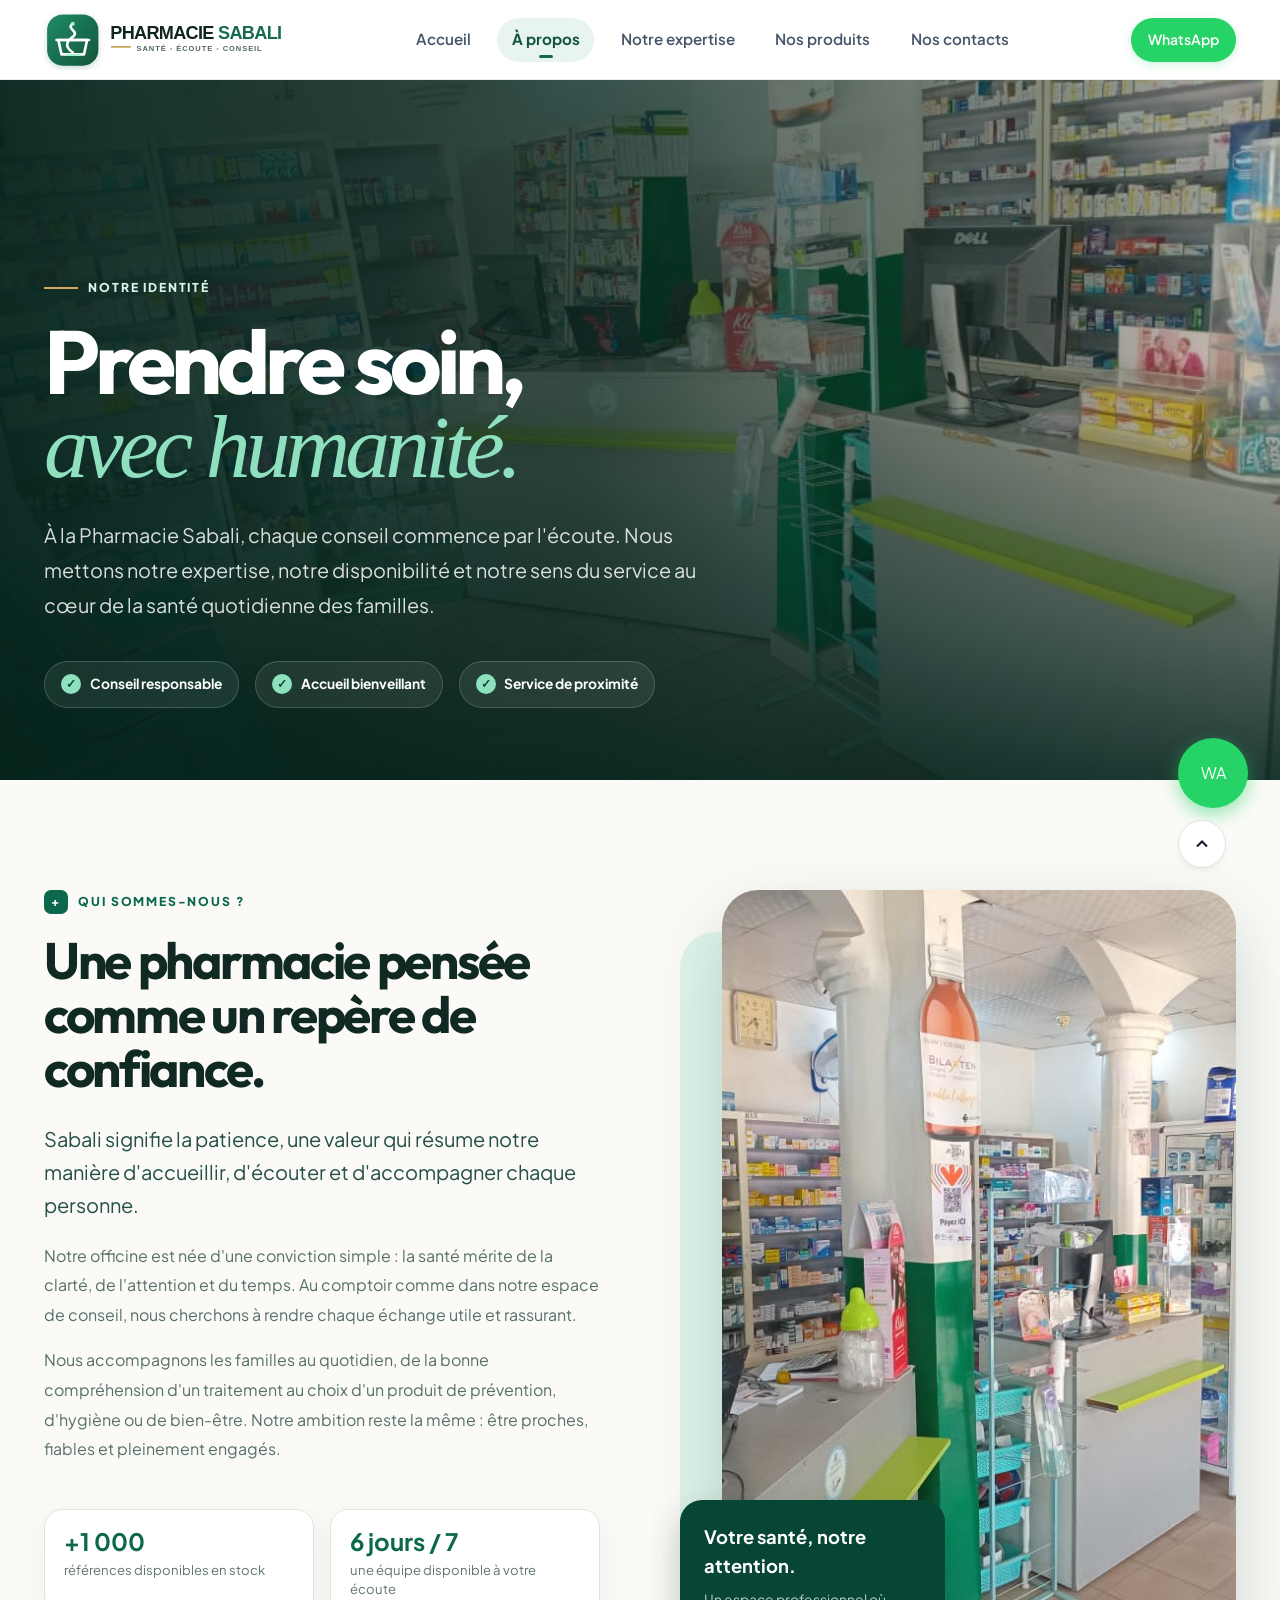
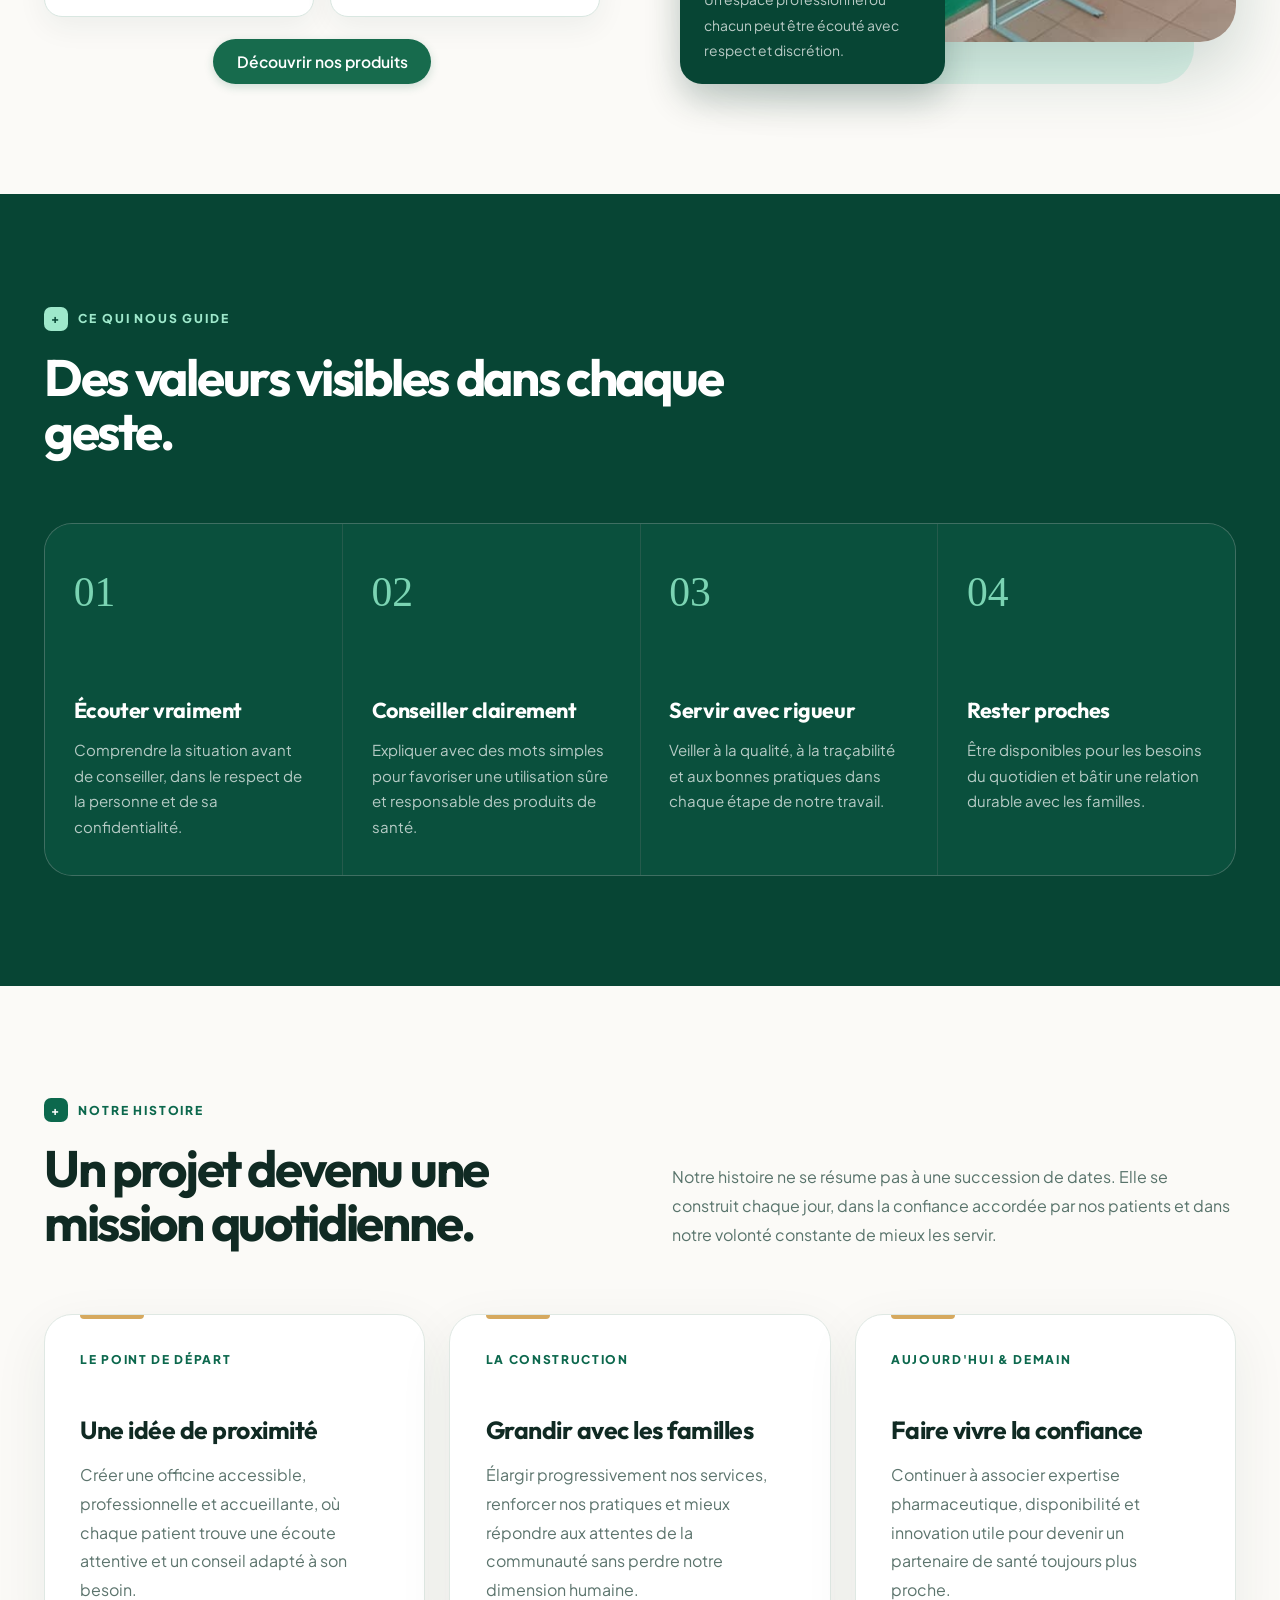
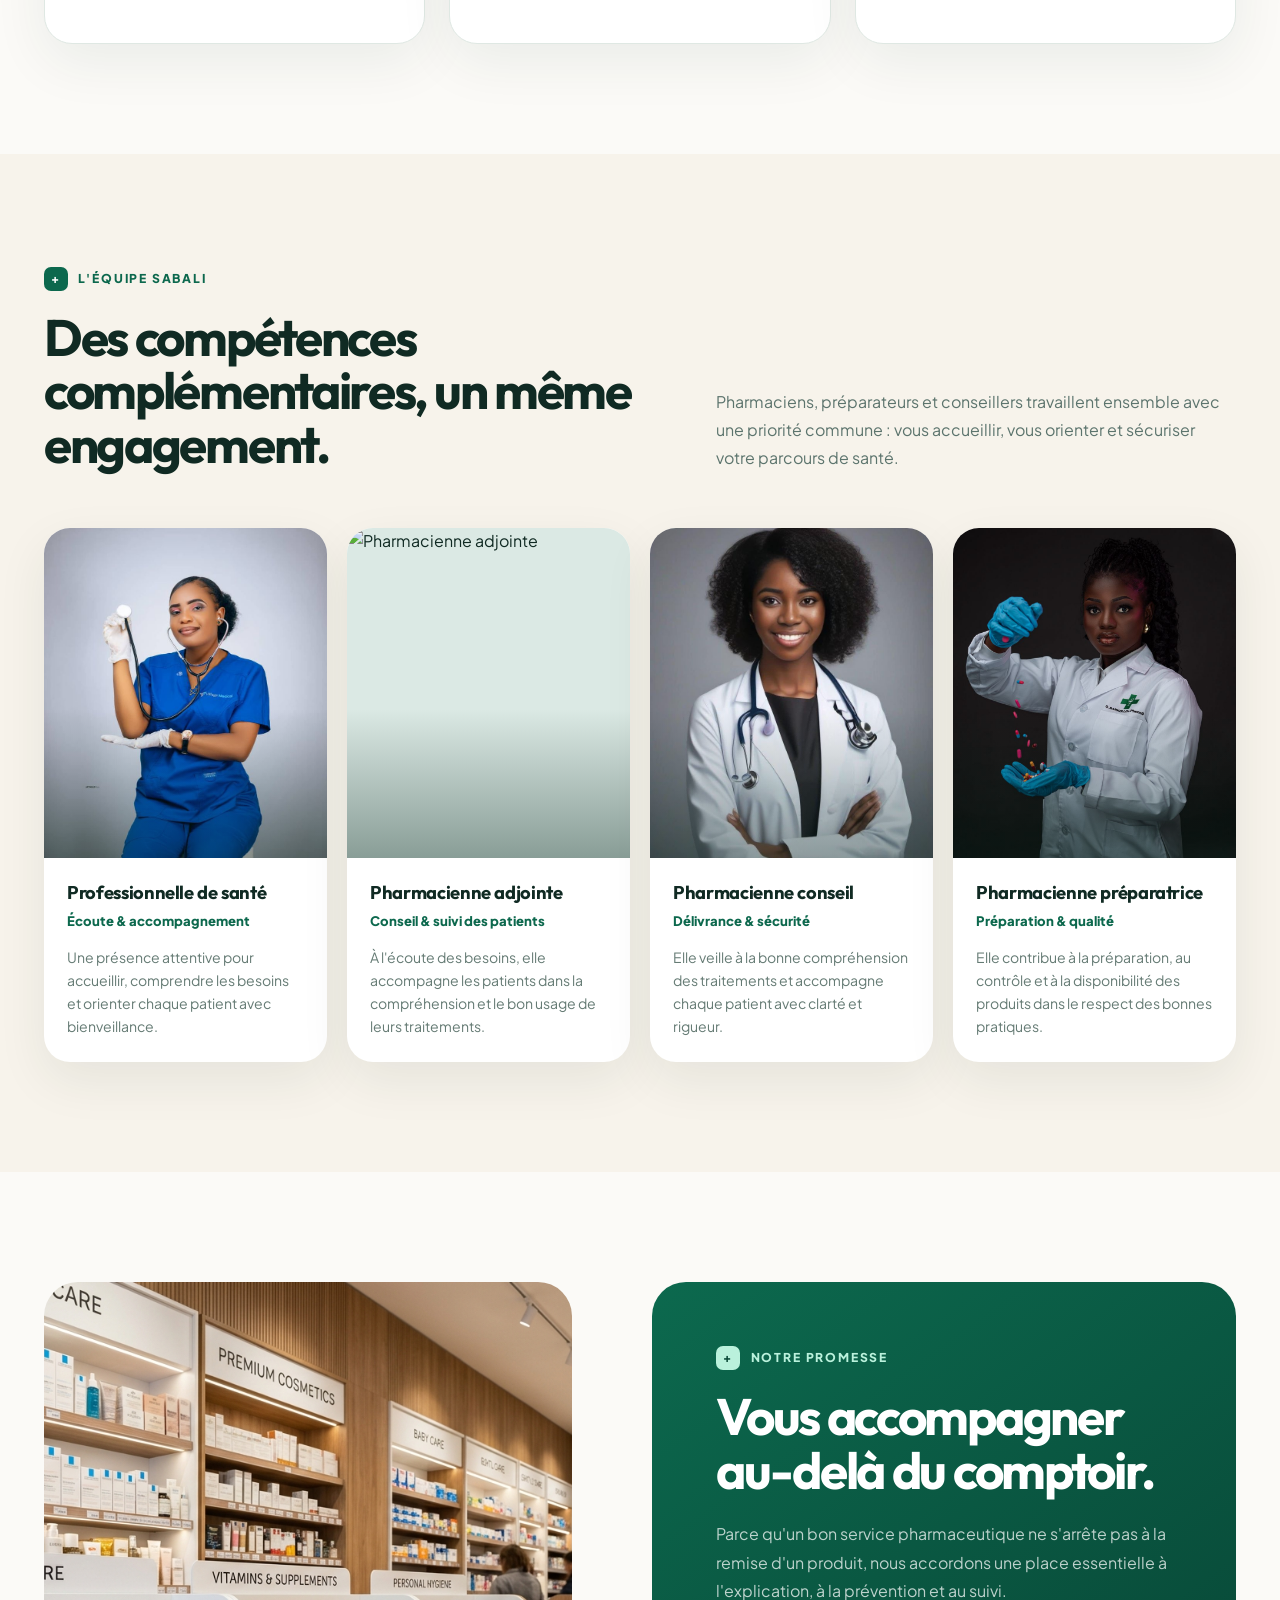
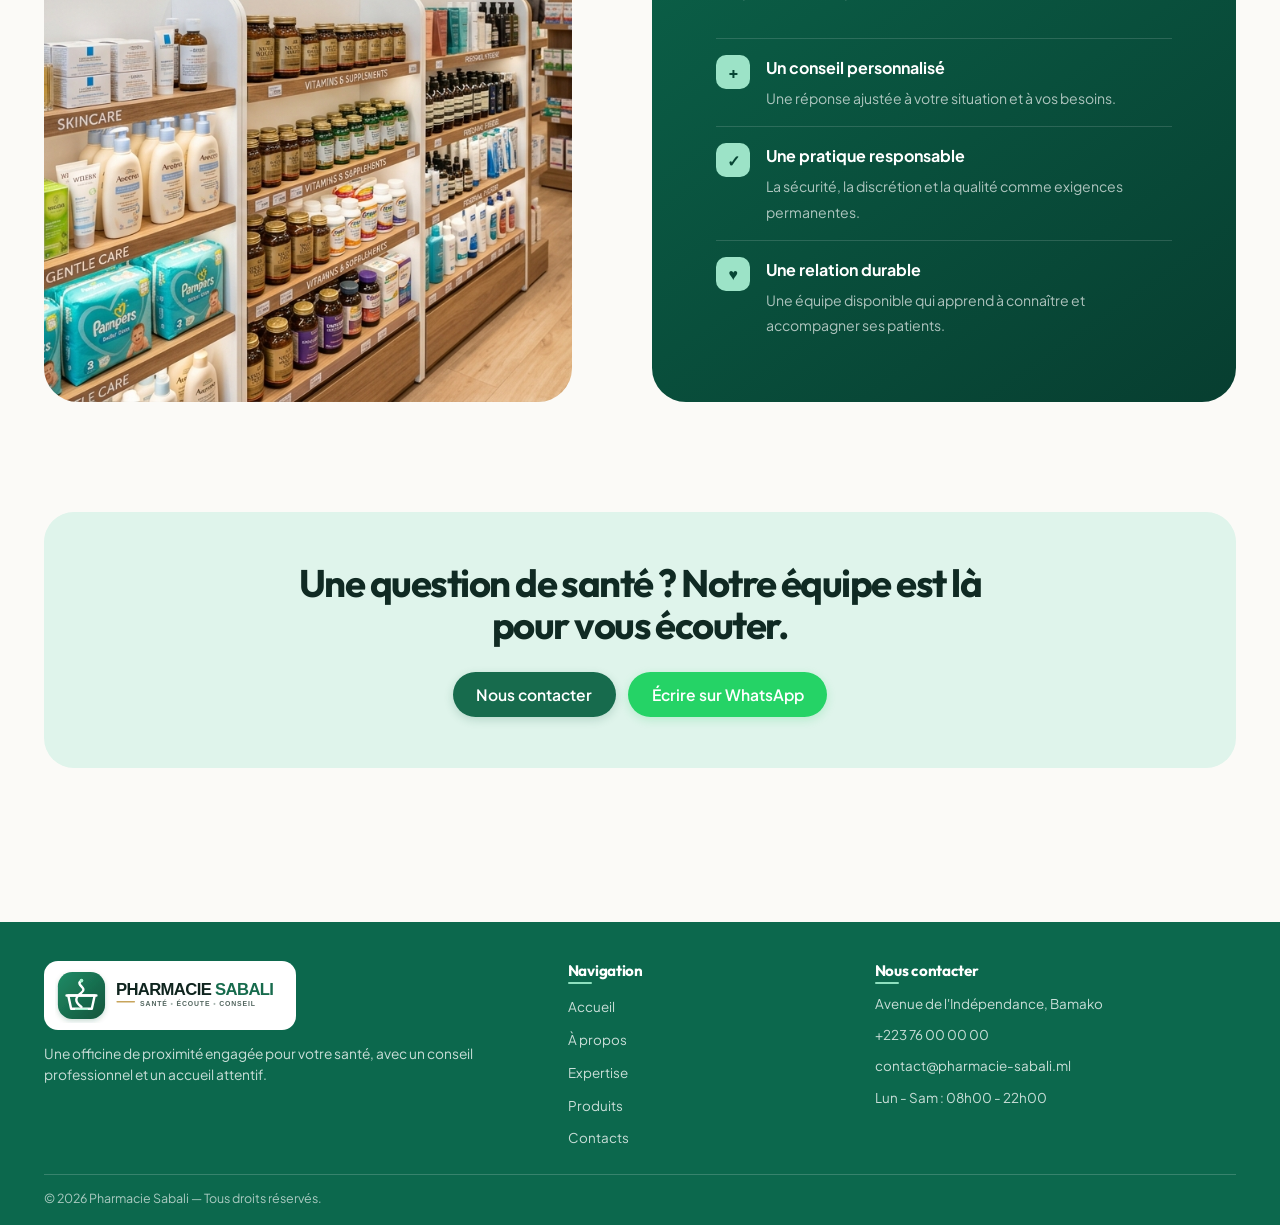
==== commit 50326c7d: "Amelioration de la page d'accueil" ====
--- a/a-propos.html
+++ b/a-propos.html
@@ -6,9 +6,10 @@
   <title>À propos — Pharmacie Sabali</title>
   <meta name="description" content="Découvrez la vision, l'histoire et l'équipe de la Pharmacie Sabali, une officine de proximité engagée pour la santé des familles à Bamako.">
   <link rel="icon" type="image/svg+xml" href="favicon.svg">
-  <link rel="alternate icon" href="favicon.ico">
-  <meta property="og:title" content="À propos — Pharmacie Sabali">
-  <meta property="og:description" content="Une pharmacie de proximité, humaine et engagée au service des familles.">
+
+  <!-- Open Graph -->
+  <meta property="og:title" content="À Propos — PHARMACIE SABALI">
+  <meta property="og:description" content="Découvrez l'équipe et les valeurs de la Pharmacie SABALI, votre partenaire de santé de confiance.">
   <meta property="og:type" content="website">
   <meta property="og:image" content="images/a-propos/officine-accueil.jpg">
   <link rel="stylesheet" href="css/style.css">
@@ -43,7 +44,9 @@
 <body>
   <header class="site-header" id="header">
     <div class="container header-container">
-      <a href="index.html" class="logo-link" aria-label="Retour à l'accueil Pharmacie Sabali"><div class="logo-badge"><svg width="24" height="24" viewBox="0 0 24 24" fill="none" stroke="currentColor" stroke-width="2.5"><path d="M12 5v14M5 12h14"/></svg></div><div class="logo-text"><div class="logo-title">PHARMACIE <span>SABALI</span></div><div class="logo-tagline">Santé • Écoute • Conseil</div></div></a>
+      <a href="index.html" class="logo-link" aria-label="Retour à l'accueil Pharmacie SABALI">
+        <img src="images/logo/logo.svg" alt="Pharmacie SABALI — Santé, écoute, conseil" class="header-logo">
+      </a>
       <nav class="main-nav" aria-label="Navigation principale"><ul class="nav-links"><li><a href="index.html" class="nav-link">Accueil</a></li><li><a href="a-propos.html" class="nav-link active">À propos</a></li><li><a href="expertise.html" class="nav-link">Notre expertise</a></li><li><a href="produits.html" class="nav-link">Nos produits</a></li><li><a href="contact.html" class="nav-link">Nos contacts</a></li></ul></nav>
       <div class="header-cta-group"><button class="btn btn-whatsapp btn-sm" data-wa-action="ask-info"><span>WhatsApp</span></button><button class="mobile-toggle" aria-label="Ouvrir le menu" aria-expanded="false"><span class="hamburger-line"></span></button></div>
     </div>
--- a/css/style.css
+++ b/css/style.css
@@ -288,6 +288,13 @@
   color: #ffffff;
   box-shadow: 0 3px 10px rgba(37, 211, 102, 0.22);
 }
+
+.btn-whatsapp svg {
+  width: 24px;
+  height: 24px;
+  flex-shrink: 0;
+}
+
 .btn-whatsapp:hover {
   background-color: var(--whatsapp-hover);
   box-shadow: 0 7px 16px rgba(37, 211, 102, 0.3);
@@ -409,47 +416,15 @@
 .logo-link {
   display: flex;
   align-items: center;
-  gap: 0.85rem;
+  flex: 0 1 auto;
   text-decoration: none;
 }
 
-.logo-badge {
-  width: 44px;
-  height: 44px;
-  background: linear-gradient(135deg, var(--primary), var(--primary-dark));
-  border-radius: var(--radius-md);
-  display: flex;
-  align-items: center;
-  justify-content: center;
-  color: #ffffff;
-  box-shadow: 0 4px 12px var(--primary-glow);
-  flex-shrink: 0;
-}
-
-.logo-text {
-  display: flex;
-  flex-direction: column;
-}
-
-.logo-title {
-  font-family: var(--font-heading);
-  font-weight: 800;
-  font-size: 1.25rem;
-  letter-spacing: -0.02em;
-  color: var(--text-main);
-  line-height: 1.1;
-}
-
-.logo-title span {
-  color: var(--primary);
-}
-
-.logo-tagline {
-  font-size: 0.7rem;
-  font-weight: 600;
-  color: var(--text-muted);
-  letter-spacing: 0.08em;
-  text-transform: uppercase;
+.header-logo {
+  display: block;
+  width: min(250px, 22vw);
+  min-width: 185px;
+  height: auto;
 }
 
 .main-nav {
@@ -506,6 +481,15 @@
   gap: 0.75rem;
 }
 
+.header-cta-group > .btn-whatsapp svg {
+  width: 25px;
+  height: 25px;
+}
+
+.header-cta-group > .btn-whatsapp {
+  padding-inline: 1rem;
+}
+
 /* Mobile Toggle Hamburger */
 .mobile-toggle {
   display: none;
@@ -527,10 +511,11 @@
 
 .hamburger-line {
   display: block;
-  width: 22px;
+  width: 24px;
   height: 2px;
   background-color: var(--text-main);
   position: relative;
+  flex: 0 0 auto;
   transition: all var(--transition-normal);
 }
 
@@ -538,7 +523,8 @@
 .hamburger-line::after {
   content: '';
   position: absolute;
-  width: 22px;
+  left: 0;
+  width: 24px;
   height: 2px;
   background-color: var(--text-main);
   transition: all var(--transition-normal);
@@ -604,17 +590,32 @@
 /* --- 7. SECTION HERO (ACCUEIL) --- */
 .hero-section {
   position: relative;
-  background: linear-gradient(135deg, #064e3b 0%, #059669 50%, #0d9488 100%);
-  color: #ffffff;
-  padding: 6rem 0 7rem;
+  min-height: calc(100vh - var(--header-height));
+  min-height: calc(100svh - var(--header-height));
+  display: flex;
+  align-items: center;
+  isolation: isolate;
+  background: #123b32;
+  color: #ffffff;
+  padding: clamp(4rem, 8vh, 7rem) 0;
   overflow: hidden;
+}
+
+.hero-section::before {
+  content: "";
+  position: absolute;
+  z-index: -2;
+  inset: -8px;
+  background: url('../images/pharmacie/hero.jpg') center 48% / cover no-repeat;
+  filter: blur(2px);
+  transform: scale(1.02);
 }
 
 .hero-overlay {
   position: absolute;
+  z-index: -1;
   inset: 0;
-  background: radial-gradient(circle at 80% 20%, rgba(2, 132, 199, 0.35) 0%, transparent 60%),
-              radial-gradient(circle at 20% 80%, rgba(5, 150, 105, 0.4) 0%, transparent 60%);
+  background: linear-gradient(100deg, rgba(3, 35, 27, 0.94) 0%, rgba(5, 57, 43, 0.84) 44%, rgba(5, 45, 37, 0.54) 100%);
   pointer-events: none;
 }
 
@@ -623,17 +624,25 @@
   inset: 0;
   background-image: radial-gradient(rgba(255, 255, 255, 0.1) 1px, transparent 1px);
   background-size: 24px 24px;
-  opacity: 0.6;
+  opacity: 0.14;
   pointer-events: none;
 }
 
 .hero-grid {
   display: grid;
-  grid-template-columns: 1.15fr 0.85fr;
-  align-items: center;
-  gap: 3.5rem;
+  width: 100%;
+  grid-template-columns: minmax(0, 1fr);
+  align-items: center;
+  justify-items: start;
   position: relative;
   z-index: 2;
+}
+
+.hero-content {
+  width: 100%;
+  max-width: 900px;
+  margin: 0;
+  text-align: left;
 }
 
 .hero-badge-tag {
@@ -651,76 +660,39 @@
   text-transform: uppercase;
   margin-bottom: 1.5rem;
   color: #ffffff;
+  margin-inline: 0;
 }
 
 .hero-title {
   color: #ffffff;
-  margin-bottom: 1rem;
-  font-size: clamp(2.25rem, 5vw, 3.75rem);
-  line-height: 1.15;
+  margin-bottom: 0.7rem;
+  font-size: clamp(2.75rem, 6.5vw, 5.6rem);
+  font-weight: 800;
+  letter-spacing: -0.065em;
+  line-height: 1.02;
 }
 
 .hero-tagline {
-  font-size: 1.35rem;
+  margin: 0 0 1.15rem;
+  color: #8be0bf;
+  font-family: Georgia, 'Times New Roman', serif;
+  font-size: clamp(1.35rem, 2vw, 1.8rem);
+  font-style: italic;
   font-weight: 500;
-  color: #a7f3d0;
-  margin-bottom: 1.25rem;
-  line-height: 1.4;
+  line-height: 1.3;
 }
 
 .hero-description {
-  font-size: 1.075rem;
-  color: #e2e8f0;
-  margin-bottom: 2.25rem;
-  max-width: 580px;
-}
-
-.hero-visual-card {
-  position: relative;
-  border-radius: var(--radius-xl);
-  overflow: hidden;
-  box-shadow: 0 25px 50px -12px rgba(0, 0, 0, 0.35);
-  border: 3px solid rgba(255, 255, 255, 0.2);
-  background: var(--bg-surface);
-}
-
-.hero-image {
-  width: 100%;
-  height: 420px;
-  object-fit: cover;
-  transition: transform 0.5s ease;
-}
-
-.hero-visual-card:hover .hero-image {
-  transform: scale(1.03);
-}
-
-.hero-floating-badge {
-  position: absolute;
-  bottom: 1.5rem;
-  left: 1.5rem;
-  right: 1.5rem;
-  background: rgba(255, 255, 255, 0.92);
-  backdrop-filter: blur(12px);
-  padding: 1rem 1.25rem;
-  border-radius: var(--radius-lg);
-  display: flex;
-  align-items: center;
-  gap: 1rem;
-  box-shadow: var(--shadow-lg);
-  color: var(--text-main);
-}
-
-.badge-icon-box {
-  width: 44px;
-  height: 44px;
-  border-radius: var(--radius-md);
-  background: var(--primary-subtle);
-  color: var(--primary);
-  display: flex;
-  align-items: center;
-  justify-content: center;
-  flex-shrink: 0;
+  max-width: 690px;
+  margin: 0 0 2rem;
+  color: rgba(255, 255, 255, 0.88);
+  font-size: clamp(1.05rem, 1.35vw, 1.25rem);
+  line-height: 1.7;
+}
+
+.hero-content .btn-group {
+  justify-content: flex-start;
+  margin-bottom: 0;
 }
 
 /* --- 8. HERO DES PAGES SECONDAIRES --- */
@@ -773,12 +745,13 @@
 .presentation-grid {
   display: grid;
   grid-template-columns: 1fr 1fr;
-  align-items: center;
+  align-items: stretch;
   gap: 3.5rem;
 }
 
 .presentation-image-wrapper {
   position: relative;
+  min-height: 440px;
   border-radius: var(--radius-xl);
   overflow: hidden;
   box-shadow: var(--shadow-xl);
@@ -786,9 +759,17 @@
 }
 
 .presentation-image-wrapper img {
+  position: absolute;
+  inset: 0;
   width: 100%;
-  height: 380px;
+  height: 100%;
   object-fit: cover;
+}
+
+.presentation-actions {
+  display: flex;
+  justify-content: center;
+  margin-top: 2rem;
 }
 
 .stats-grid {
@@ -890,6 +871,65 @@
   flex-grow: 1;
 }
 
+/* Cartes de services de l'accueil : visuels lisibles et contenu aéré */
+#services .service-card {
+  min-height: 100%;
+  padding: 0;
+  overflow: hidden;
+  border-radius: var(--radius-lg);
+  border-color: #e4ebe7;
+  background: #ffffff;
+}
+
+#services .service-card:hover {
+  transform: translateY(-5px);
+  border-color: rgba(23, 107, 77, 0.45);
+  box-shadow: 0 18px 36px rgba(15, 55, 40, 0.12);
+}
+
+#services .service-visual {
+  position: relative;
+  overflow: hidden;
+  aspect-ratio: 16 / 10;
+  background: var(--primary-subtle);
+}
+
+#services .service-visual img {
+  display: block;
+  width: 100%;
+  height: 100%;
+  object-fit: cover;
+  object-position: center;
+  transition: transform var(--transition-normal);
+}
+
+#services .service-card:hover .service-visual img {
+  transform: scale(1.04);
+}
+
+#services .service-icon-box {
+  position: relative;
+  z-index: 1;
+  width: 3.5rem;
+  height: 3.5rem;
+  margin: -1.75rem 1.25rem 1rem;
+  border: 4px solid #ffffff;
+  border-radius: 1rem;
+  box-shadow: 0 4px 14px rgba(15, 55, 40, 0.12);
+}
+
+#services .service-card h3 {
+  margin: 0 1.5rem 0.65rem;
+  font-size: 1.15rem;
+  line-height: 1.35;
+}
+
+#services .service-card p {
+  margin: 0 1.5rem 1.5rem;
+  font-size: 0.93rem;
+  line-height: 1.65;
+}
+
 .expertise-intro-grid {
   display: grid;
   grid-template-columns: minmax(0, 1.05fr) minmax(0, 0.95fr);
@@ -901,6 +941,70 @@
   display: grid;
   grid-template-rows: auto 1fr;
   background: var(--bg-surface);
+}
+
+.contact-emergency-card {
+  margin-top: 2.5rem;
+  padding: 1.5rem;
+  background: var(--bg-surface);
+  border: 1px solid var(--border);
+  border-radius: var(--radius-xl);
+  box-shadow: var(--shadow-sm);
+}
+
+.contact-emergency-heading {
+  display: flex;
+  align-items: center;
+  gap: 0.85rem;
+  margin-bottom: 1.25rem;
+}
+
+.contact-emergency-heading h2 {
+  margin: 0 0 0.2rem;
+  font-size: 1.25rem;
+}
+
+.contact-emergency-heading p,
+.contact-emergency-grid p {
+  margin: 0;
+  font-size: 0.9rem;
+}
+
+.contact-emergency-icon {
+  display: grid;
+  place-items: center;
+  width: 2.75rem;
+  height: 2.75rem;
+  flex: 0 0 2.75rem;
+  color: #dc2626;
+  background: #fee2e2;
+  border-radius: var(--radius-md);
+}
+
+.contact-emergency-grid {
+  display: grid;
+  grid-template-columns: repeat(3, minmax(0, 1fr));
+  gap: 1rem;
+}
+
+.contact-emergency-grid > div {
+  padding: 1rem;
+  background: var(--bg-alt);
+  border-radius: var(--radius-lg);
+}
+
+.contact-emergency-grid h3 {
+  margin: 0 0 0.35rem;
+  font-size: 1rem;
+}
+
+.contact-emergency-grid a {
+  color: var(--primary-dark);
+  font-weight: 700;
+}
+
+.contact-emergency-grid a:hover {
+  text-decoration: underline;
 }
 
 .expertise-photo img {
@@ -995,67 +1099,138 @@
 .onsite-services-grid {
   display: grid;
   grid-template-columns: repeat(3, 1fr);
-  gap: 2rem;
+  align-items: stretch;
+  gap: 1.5rem;
 }
 
 .onsite-card {
-  background: var(--bg-surface);
-  border: 1.5px solid var(--border);
-  border-radius: var(--radius-xl);
+  position: relative;
+  background: #ffffff;
+  border: 1px solid #dce8e1;
+  border-radius: 1.35rem;
   overflow: hidden;
-  box-shadow: var(--shadow-md);
-  transition: all var(--transition-normal);
+  box-shadow: 0 10px 28px rgba(15, 55, 40, 0.07);
+  transition: transform var(--transition-normal), box-shadow var(--transition-normal), border-color var(--transition-normal);
   display: flex;
   flex-direction: column;
 }
 
 .onsite-card:hover {
-  transform: translateY(-5px);
-  box-shadow: var(--shadow-xl);
-  border-color: var(--primary);
+  transform: translateY(-6px);
+  box-shadow: 0 18px 38px rgba(15, 55, 40, 0.14);
+  border-color: rgba(23, 107, 77, 0.45);
+}
+
+.onsite-card--sarali {
+  grid-column: auto;
+}
+
+.onsite-card--consultation {
+  position: relative;
+  top: -0.75rem;
+  border: 2px solid var(--primary);
+  box-shadow: 0 18px 42px rgba(23, 107, 77, 0.16);
+}
+
+.onsite-card--consultation:hover {
+  top: -1rem;
 }
 
 .onsite-card-header {
-  padding: 1.75rem 1.75rem 1rem;
-  background: linear-gradient(180deg, var(--primary-subtle) 0%, var(--bg-surface) 100%);
-  display: flex;
-  align-items: center;
-  gap: 1rem;
+  min-height: 112px;
+  padding: 1.5rem 1.5rem 1.25rem;
+  color: #ffffff;
+  background: linear-gradient(135deg, #10543b 0%, #176b4d 58%, #208562 100%);
+  display: flex;
+  align-items: center;
+  gap: 1.1rem;
+  border-bottom: 0;
 }
 
 .onsite-badge-icon {
-  width: 50px;
-  height: 50px;
+  width: 54px;
+  height: 54px;
+  background: rgba(255, 255, 255, 0.14);
+  border: 1px solid rgba(255, 255, 255, 0.3);
+  border-radius: 1rem;
+  display: flex;
+  align-items: center;
+  justify-content: center;
+  color: #ffffff;
+  box-shadow: 0 5px 14px rgba(4, 44, 34, 0.12);
+  flex-shrink: 0;
+}
+
+.onsite-brand-logo {
+  display: grid;
+  place-items: center;
+  width: 62px;
+  height: 62px;
+  flex: 0 0 62px;
+  overflow: hidden;
+  border: 1px solid rgba(255, 255, 255, 0.42);
+  border-radius: 0.9rem;
   background: #ffffff;
-  border: 1px solid rgba(5, 150, 105, 0.2);
-  border-radius: var(--radius-md);
-  display: flex;
-  align-items: center;
-  justify-content: center;
-  color: var(--primary);
-  box-shadow: var(--shadow-sm);
-  flex-shrink: 0;
+  box-shadow: 0 5px 14px rgba(4, 44, 34, 0.14);
+}
+
+.onsite-brand-logo img {
+  display: block;
+  width: 100%;
+  height: 100%;
+  object-fit: contain;
+}
+
+.onsite-brand-logo--canam img {
+  width: 92%;
+  height: 92%;
+  border-radius: 50%;
+}
+
+.onsite-card-header h3 {
+  margin: 0 0 0.2rem;
+  font-size: 1.2rem;
+  color: #ffffff;
+}
+
+.onsite-card-subtitle {
+  color: rgba(255, 255, 255, 0.82);
+  font-size: 0.82rem;
+  line-height: 1.45;
+}
+
+.onsite-card--consultation .onsite-card-header {
+  background: linear-gradient(135deg, #10543b 0%, #176b4d 58%, #208562 100%);
 }
 
 .onsite-card-body {
-  padding: 1.5rem 1.75rem 2rem;
+  padding: 1.4rem 1.5rem 1.6rem;
   flex-grow: 1;
   display: flex;
   flex-direction: column;
 }
 
+.onsite-card-body > p {
+  font-size: 0.93rem;
+  line-height: 1.65;
+}
+
 .onsite-features {
-  margin: 1.25rem 0;
+  margin: 0.75rem 0 0;
   display: flex;
   flex-direction: column;
-  gap: 0.6rem;
+  gap: 0.5rem;
 }
 
 .onsite-features li {
   display: flex;
   align-items: flex-start;
-  gap: 0.6rem;
-  font-size: 0.925rem;
+  gap: 0.65rem;
+  padding: 0.65rem 0.75rem;
+  background: #f7faf8;
+  border-radius: 0.75rem;
+  font-size: 0.875rem;
+  line-height: 1.5;
   color: var(--text-muted);
 }
 
@@ -1120,6 +1295,85 @@
   font-size: 0.925rem;
   flex-grow: 1;
   margin-bottom: 1.25rem;
+}
+
+/* Carrousel des catégories sur l'accueil */
+.category-carousel {
+  --carousel-gap: 1.5rem;
+}
+
+.category-carousel-controls {
+  display: flex;
+  justify-content: flex-end;
+  gap: 0.65rem;
+  margin-bottom: 1rem;
+}
+
+.carousel-control {
+  display: inline-grid;
+  place-items: center;
+  width: 2.75rem;
+  height: 2.75rem;
+  color: var(--primary-dark);
+  background: #ffffff;
+  border: 1px solid var(--border);
+  border-radius: 50%;
+  box-shadow: var(--shadow-sm);
+  transition: color var(--transition-fast), background-color var(--transition-fast), border-color var(--transition-fast), transform var(--transition-fast), box-shadow var(--transition-fast);
+}
+
+.carousel-control:hover {
+  color: #ffffff;
+  background: var(--primary);
+  border-color: var(--primary);
+  box-shadow: var(--shadow-green);
+}
+
+.carousel-control:focus-visible,
+.category-carousel-viewport:focus-visible {
+  outline: 3px solid var(--accent);
+  outline-offset: 3px;
+}
+
+.category-carousel-viewport {
+  overflow-x: auto;
+  overflow-y: hidden;
+  padding: 0.5rem 0.25rem 1rem;
+  margin: -0.5rem -0.25rem -1rem;
+  scroll-snap-type: x mandatory;
+  scroll-behavior: smooth;
+  scrollbar-width: none;
+  -ms-overflow-style: none;
+  overscroll-behavior-x: contain;
+}
+
+.category-carousel-viewport::-webkit-scrollbar {
+  display: none;
+}
+
+.category-carousel-track {
+  display: flex;
+  align-items: stretch;
+  gap: var(--carousel-gap);
+}
+
+.category-carousel-track > .category-card {
+  flex: 0 0 calc((100% - var(--carousel-gap) * 2) / 3);
+  min-width: 0;
+  scroll-snap-align: start;
+}
+
+@media (max-width: 768px) {
+  .contact-emergency-grid {
+    grid-template-columns: 1fr;
+  }
+  .category-carousel {
+    --carousel-gap: 1rem;
+  }
+
+  .category-carousel-track > .category-card {
+    flex-basis: calc((100% - var(--carousel-gap)) / 2);
+  }
 }
 
 /* Filtres Produits */
@@ -1715,11 +1969,18 @@
 .contact-grid {
   display: grid;
   grid-template-columns: minmax(0, 1fr) minmax(0, 1.35fr);
+  align-items: start;
   gap: 3.5rem;
 }
 
 .contact-grid > * {
   min-width: 0;
+}
+
+.contact-grid--form-only {
+  grid-template-columns: minmax(0, 880px);
+  justify-content: center;
+  gap: 0;
 }
 
 .contact-info-card {
@@ -1737,6 +1998,11 @@
   display: flex;
   align-items: flex-start;
   gap: 1.15rem;
+}
+
+.contact-info-item > div:last-child {
+  min-width: 0;
+  overflow-wrap: anywhere;
 }
 
 .contact-info-icon {
@@ -1777,24 +2043,93 @@
 
 /* Formulaire */
 .contact-form-card {
-  background: var(--bg-surface);
-  border: 1px solid var(--border);
-  border-radius: var(--radius-xl);
-  padding: 2.5rem;
-  box-shadow: var(--shadow-md);
+  align-self: start;
+  width: 100%;
+  background: linear-gradient(180deg, rgba(255,255,255,0.98), rgba(248,250,249,0.98));
+  border: 1px solid rgba(16,84,59,0.12);
+  border-radius: 1.5rem;
+  padding: 1.5rem;
+  box-shadow: 0 12px 30px rgba(16,84,59,0.08), 0 2px 8px rgba(15,23,42,0.04);
+}
+
+.contact-form-card--standalone {
+  padding: 0;
+  overflow: hidden;
+}
+
+.contact-form-header {
+  display: flex;
+  align-items: center;
+  gap: 1rem;
+  padding: 1.4rem 1.75rem;
+  color: #ffffff;
+  background: linear-gradient(135deg, #10543b 0%, #176b4d 58%, #208562 100%);
+  box-shadow: inset 0 -1px 0 rgba(255,255,255,0.12);
+}
+
+.contact-form-header-icon {
+  display: grid;
+  place-items: center;
+  width: 3.25rem;
+  height: 3.25rem;
+  flex: 0 0 3.25rem;
+  color: #ffffff;
+  background: rgba(255, 255, 255, 0.14);
+  border: 1px solid rgba(255, 255, 255, 0.3);
+  border-radius: 1rem;
+}
+
+.contact-form-header h2 {
+  margin: 0 0 0.3rem;
+  color: #ffffff;
+  font-size: 1.55rem;
+  line-height: 1.25;
+  letter-spacing: -0.03em;
+}
+
+.contact-form-header p {
+  margin: 0;
+  color: rgba(255, 255, 255, 0.82);
+  font-size: 0.9rem;
+  line-height: 1.5;
+}
+
+.contact-form-content {
+  padding: 1.5rem 1.75rem 1.75rem;
+}
+
+.contact-form-card h2 {
+  font-size: 1.55rem !important;
+  line-height: 1.25;
+}
+
+.contact-form-card > p {
+  font-size: 0.9rem;
+  line-height: 1.5;
+}
+
+.contact-form-columns {
+  display: grid;
+  grid-template-columns: repeat(2, minmax(0, 1fr));
+  gap: 1.15rem;
+}
+
+.contact-form-column {
+  min-width: 0;
 }
 
 .form-group {
-  margin-bottom: 1.35rem;
+  margin-bottom: 0.9rem;
   position: relative;
 }
 
 .form-label {
   display: block;
-  font-size: 0.9rem;
-  font-weight: 600;
-  margin-bottom: 0.45rem;
-  color: var(--text-main);
+  font-size: 0.82rem;
+  font-weight: 700;
+  letter-spacing: 0.02em;
+  margin-bottom: 0.4rem;
+  color: #1f2937;
 }
 
 .form-label .required {
@@ -1804,19 +2139,26 @@
 
 .form-control {
   width: 100%;
-  padding: 0.85rem 1.15rem;
-  border: 1.5px solid var(--border);
-  border-radius: var(--radius-md);
-  background: var(--bg-surface);
+  min-height: 48px;
+  padding: 0.8rem 0.9rem;
+  border: 1.5px solid rgba(15, 23, 42, 0.12);
+  border-radius: 0.9rem;
+  background: rgba(255,255,255,0.8);
   color: var(--text-main);
   transition: all var(--transition-fast);
   font-size: 0.95rem;
+  box-shadow: inset 0 1px 2px rgba(15,23,42,0.02);
+}
+
+.form-control::placeholder {
+  color: #94a3b8;
 }
 
 .form-control:focus {
   outline: none;
-  border-color: var(--primary);
-  box-shadow: 0 0 0 3px rgba(5, 150, 105, 0.15);
+  border-color: rgba(16,84,59,0.75);
+  box-shadow: 0 0 0 4px rgba(16,84,59,0.12), inset 0 1px 2px rgba(15,23,42,0.03);
+  background: #ffffff;
 }
 
 .form-control.is-invalid {
@@ -1841,8 +2183,25 @@
 }
 
 textarea.form-control {
-  min-height: 120px;
+  min-height: 106px;
   resize: vertical;
+}
+
+.contact-form .btn-primary {
+  display: inline-flex;
+  justify-content: center;
+  align-items: center;
+  width: 100%;
+  min-height: 52px;
+  border-radius: 1rem;
+  font-weight: 800;
+  letter-spacing: 0.01em;
+  box-shadow: 0 12px 24px rgba(16,84,59,0.18);
+}
+
+.contact-form .btn-primary:hover {
+  transform: translateY(-1px);
+  box-shadow: 0 16px 28px rgba(16,84,59,0.2);
 }
 
 /* Carte & Itinéraire */
@@ -1906,17 +2265,33 @@
 
 /* --- 17. CALL TO ACTION BANNER (CTA) --- */
 .cta-section {
-  background: linear-gradient(135deg, #064e3b 0%, #059669 100%);
+  background: #0d392e;
   color: #ffffff;
   padding: 5rem 0;
   position: relative;
   overflow: hidden;
 }
 
+.cta-section::before {
+  content: "";
+  position: absolute;
+  inset: 0;
+  background:
+    linear-gradient(112deg, rgba(4, 44, 34, 0.92) 0%, rgba(9, 79, 57, 0.82) 48%, rgba(7, 50, 43, 0.88) 100%),
+    url("../images/pharmacie/interieur_real.jpg") center 56% / cover no-repeat;
+  transform: scale(1.02);
+}
+
+.cta-section > .container {
+  position: relative;
+  z-index: 1;
+}
+
 .cta-box {
-  background: rgba(255, 255, 255, 0.1);
+  background: rgba(255, 255, 255, 0.09);
   border: 1.5px solid rgba(255, 255, 255, 0.25);
-  backdrop-filter: blur(12px);
+  -webkit-backdrop-filter: blur(10px);
+  backdrop-filter: blur(10px);
   border-radius: var(--radius-xl);
   padding: 3.5rem 2.5rem;
   text-align: center;
@@ -1938,31 +2313,45 @@
 
 /* --- 18. FOOTER --- */
 .site-footer {
-  background: #0f172a;
-  color: #94a3b8;
-  padding: 5rem 0 2rem;
-  margin-top: auto;
-  border-top: 1px solid #1e293b;
+  background: #10543b;
+  color: rgba(255, 255, 255, 0.82);
+  padding: 2.75rem 0 1.25rem;
+  margin-top: 3rem;
+  border-top: 1px solid rgba(255, 255, 255, 0.18);
 }
 
 .footer-grid {
   display: grid;
   grid-template-columns: 1.5fr 1fr 1fr 1.25fr;
-  gap: 3.5rem;
-  margin-bottom: 4rem;
+  gap: 2rem;
+  margin-bottom: 1.75rem;
+}
+
+.footer-logo-link {
+  display: inline-flex;
+  align-items: center;
+  max-width: 250px;
+}
+
+.footer-logo {
+  display: block;
+  width: 100%;
+  max-width: 250px;
+  height: auto;
 }
 
 .footer-brand p {
-  color: #94a3b8;
-  margin-top: 1rem;
-  font-size: 0.95rem;
+  color: rgba(255, 255, 255, 0.76);
+  margin-top: 0.65rem;
+  font-size: 0.875rem;
+  line-height: 1.55;
 }
 
 .footer-title {
   color: #ffffff;
-  font-size: 1.1rem;
+  font-size: 1rem;
   font-weight: 700;
-  margin-bottom: 1.5rem;
+  margin-bottom: 1rem;
   position: relative;
 }
 
@@ -1973,19 +2362,19 @@
   left: 0;
   width: 24px;
   height: 2px;
-  background: var(--primary);
+  background: #a7f3d0;
   border-radius: var(--radius-full);
 }
 
 .footer-links {
   display: flex;
   flex-direction: column;
-  gap: 0.75rem;
+  gap: 0.45rem;
 }
 
 .footer-links a {
-  color: #94a3b8;
-  font-size: 0.925rem;
+  color: rgba(255, 255, 255, 0.78);
+  font-size: 0.875rem;
   transition: color var(--transition-fast), transform var(--transition-fast);
   display: inline-block;
 }
@@ -1998,7 +2387,7 @@
 .footer-contact-list {
   display: flex;
   flex-direction: column;
-  gap: 0.9rem;
+  gap: 0.6rem;
 }
 
 .footer-contact-item {
@@ -2006,25 +2395,34 @@
   align-items: flex-start;
   gap: 0.75rem;
   font-size: 0.9rem;
-  color: #cbd5e1;
+  color: rgba(255, 255, 255, 0.86);
+}
+
+.footer-contact-item a {
+  color: inherit;
+}
+
+.footer-contact-item a:hover {
+  color: #ffffff;
+  text-decoration: underline;
 }
 
 .footer-contact-item svg {
-  color: var(--primary-light);
+  color: #a7f3d0;
   flex-shrink: 0;
   margin-top: 3px;
 }
 
 .footer-bottom {
-  border-top: 1px solid #1e293b;
-  padding-top: 2rem;
+  border-top: 1px solid rgba(255, 255, 255, 0.2);
+  padding-top: 1rem;
   display: flex;
   align-items: center;
   justify-content: space-between;
   flex-wrap: wrap;
   gap: 1rem;
   font-size: 0.875rem;
-  color: #64748b;
+  color: rgba(255, 255, 255, 0.72);
 }
 
 .social-links {
@@ -2034,15 +2432,20 @@
 }
 
 .social-btn {
-  width: 44px;
-  height: 44px;
+  width: 46px;
+  height: 46px;
   border-radius: 50%;
-  background: #1e293b;
-  color: #cbd5e1;
+  background: rgba(255, 255, 255, 0.12);
+  color: #ffffff;
   display: flex;
   align-items: center;
   justify-content: center;
   transition: all var(--transition-fast);
+}
+
+.social-btn svg {
+  width: 20px;
+  height: 20px;
 }
 
 .social-btn:hover {
@@ -2063,16 +2466,21 @@
 }
 
 .floating-wa-btn {
-  width: 56px;
-  height: 56px;
+  width: 70px;
+  height: 70px;
   border-radius: 50%;
   background: var(--whatsapp);
   color: #ffffff;
   display: flex;
   align-items: center;
   justify-content: center;
-  box-shadow: 0 4px 16px rgba(37, 211, 102, 0.45);
+  box-shadow: 0 6px 18px rgba(37, 211, 102, 0.5);
   transition: all var(--transition-normal);
+}
+
+.floating-wa-btn svg {
+  width: 30px;
+  height: 30px;
 }
 
 .floating-wa-btn:hover {
@@ -2119,30 +2527,26 @@
   }
   .onsite-services-grid {
     grid-template-columns: 1fr;
+    gap: 1.25rem;
+  }
+  .onsite-card--consultation,
+  .onsite-card--consultation:hover {
+    top: 0;
   }
   .hero-grid {
-    grid-template-columns: 1fr;
     text-align: center;
-    gap: 2.5rem;
-  }
-  .hero-description {
-    margin-left: auto;
-    margin-right: auto;
   }
   .hero-grid .btn-group {
     justify-content: center;
-  }
-  .hero-floating-badge {
-    position: relative;
-    bottom: auto;
-    left: auto;
-    right: auto;
-    margin-top: 1rem;
   }
   .presentation-grid {
     grid-template-columns: 1fr;
     gap: 2.5rem;
   }
+  .presentation-image-wrapper {
+    min-height: 0;
+    aspect-ratio: 4 / 3;
+  }
   .expertise-intro-grid {
     grid-template-columns: 1fr;
     gap: 2rem;
@@ -2162,6 +2566,60 @@
 }
 
 @media (max-width: 768px) {
+  .hero-content {
+    text-align: center;
+  }
+  .hero-badge-tag {
+    margin-inline: auto;
+  }
+  .hero-title {
+    font-size: clamp(3rem, 10vw, 4.5rem);
+  }
+  .hero-description {
+    margin-inline: auto;
+  }
+  .hero-content .btn-group {
+    justify-content: center;
+  }
+  .contact-grid--form-only {
+    grid-template-columns: minmax(0, 1fr);
+  }
+  .contact-form-columns {
+    grid-template-columns: 1fr;
+    gap: 0;
+  }
+  .contact-form-card {
+    padding: 0;
+  }
+  .contact-form-header {
+    align-items: flex-start;
+    padding: 1.1rem 1rem;
+    gap: 0.75rem;
+  }
+  .contact-form-header-icon {
+    width: 2.75rem;
+    height: 2.75rem;
+    flex-basis: 2.75rem;
+  }
+  .contact-form-header h2 {
+    font-size: 1.25rem;
+  }
+  .contact-form-content {
+    padding: 1rem;
+  }
+  .contact-form-card h2 {
+    font-size: 1.35rem !important;
+  }
+  .contact-form-card .form-group {
+    margin-bottom: 0.65rem;
+  }
+  .contact-form-card .form-control {
+    min-height: 40px;
+    font-size: 16px;
+  }
+  .contact-form-card textarea.form-control {
+    min-height: 72px;
+  }
   .site-header .main-nav {
     display: none;
   }
@@ -2193,9 +2651,6 @@
     text-align: center;
     gap: 1.25rem;
   }
-  .hero-image {
-    height: 280px;
-  }
   .stats-grid {
     grid-template-columns: 1fr;
   }
@@ -2222,7 +2677,19 @@
     grid-template-columns: 1fr;
   }
   .hero-title {
-    font-size: 2rem;
+    font-size: clamp(2.65rem, 11vw, 3.4rem);
+  }
+  .hero-section {
+    padding: 3.25rem 0;
+    background-position: 58% center;
+  }
+  .hero-section::before {
+    background-position: 58% center;
+  }
+  .hero-badge-tag {
+    padding: 0.45rem 0.8rem;
+    font-size: 0.72rem;
+    letter-spacing: 0.03em;
   }
   .btn-group {
     flex-direction: column;
